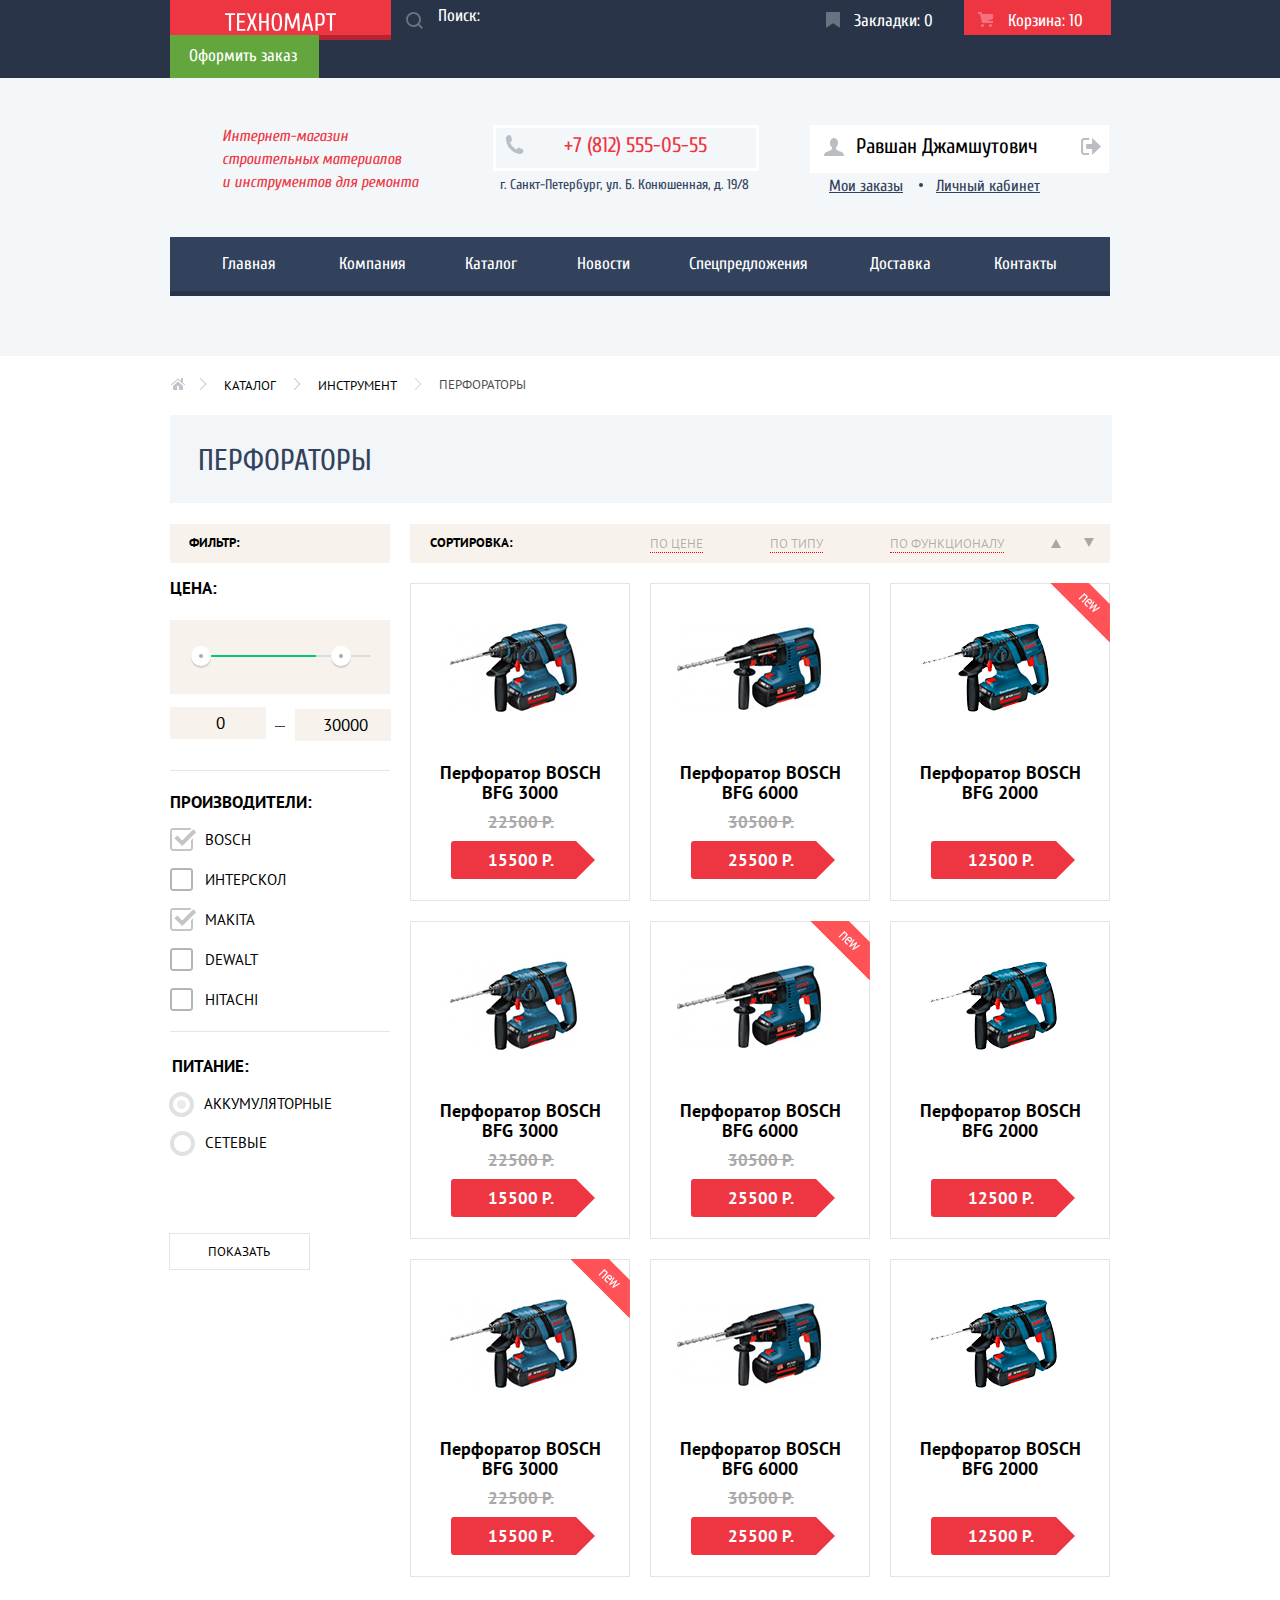
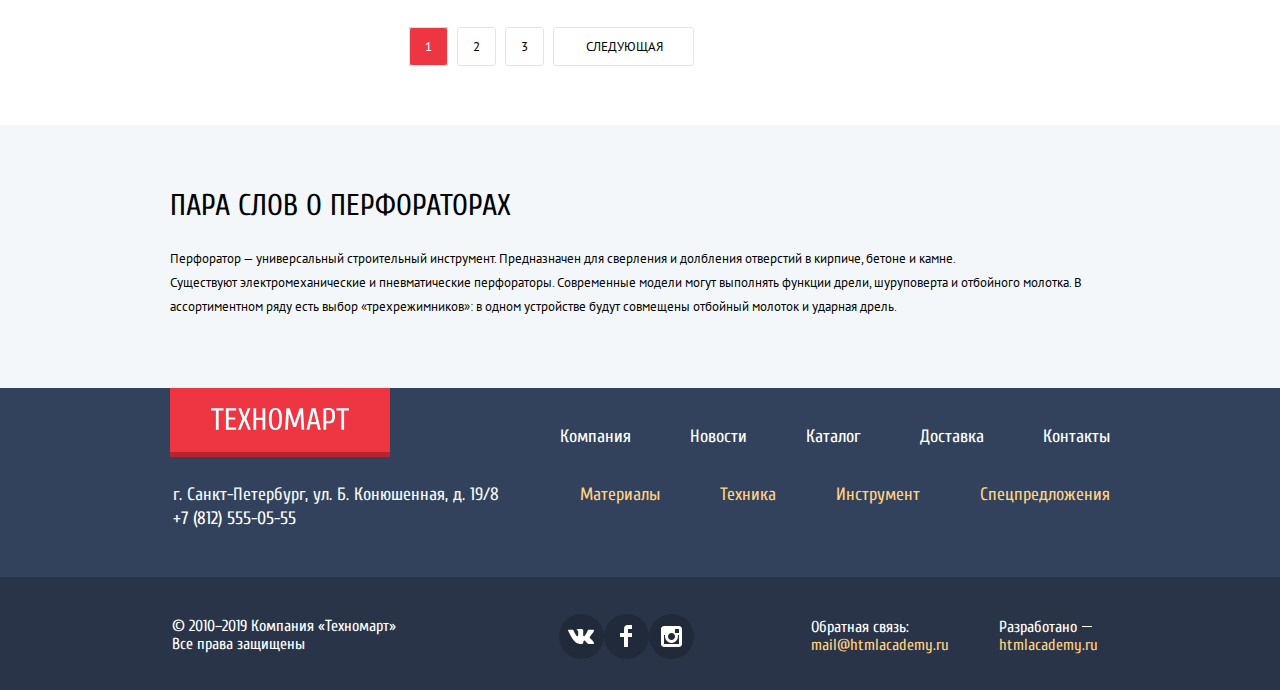
==== catalog.html @ 851912d5 "На Защиту 26.03" ====
<!DOCTYPE html>
<html lang="ru">
<head>
	<meta charset="utf-8">
	<title>Техномарт</title>
	<link href="https://fonts.googleapis.com/css?family=Cuprum:400,400i,700%7cPT+Sans:400,400i,700&amp;subset=cyrillic" rel="stylesheet">
	<link rel="stylesheet" href="css/normalize.css">
	<link rel="stylesheet" href="css/style.min.css">
</head>
<body>
  <header class="main-header">
	  <div class="main-navigation-wrapper">  
			<nav class="main-navigation">
				<div class="user-navigation-top-container">
					<div class="user-navigation-top">
						<a class="main-header-logo" href="index.html">
							<img class="logo" src="img/logo-technomart.svg" alt="логотип компании Техномарт" width="111" height="18">
						</a>
						<form class="search-form" action="https://echo.htmlacademy.ru" method="post">
							<label class="visually-hidden" for="user-search">Поиск</label>
							<input class="search-user" type="text" name="search" id="user-search" placeholder="Поиск:">
							<svg class="search-icon" xmlns="http://www.w3.org/2000/svg" width="17" height="17" viewBox="0 0 17 17">
							<path d="M17 15.586l-3.542-3.542A7.465 7.465 0 0 0 15 7.5 7.5 7.5 0 1 0 7.5 15c1.71 0 3.282-.579 4.544-1.542L15.586 17 17 15.586zM2 7.5C2 4.467 4.467 2 7.5 2 10.532 2 13 4.467 13 7.5c0 3.032-2.468 5.5-5.5 5.5A5.506 5.506 0 0 1 2 7.5z"/></svg>
						</form>
						<a class="bookmarks-catalog" href="bookmarks.html">
							Закладки: 0
						</a>
						<a class="basket-catalog basket-catalog--full" href="basket.html">
							Корзина: 10
						</a>
						<a class="place-your-order" href="place-order.html">
							Оформить заказ
						</a>	
					</div>
				</div>

				<div class="site-navigation-midle">
					<h1 class="main-title">Интернет-магазин строительных материалов&nbsp;&nbsp;&nbsp;
					и инструментов для ремонта
					</h1>
					<div class="contacts">
					<a class="phone" href="tel:+78125550555">
						+7 (812) 555-05-55
					</a>
					<p class="location">г. Санкт-Петербург, ул. Б. Конюшенная, д. 19/8</p> 
				</div>	
					
					<div class="user-card">
						<a class="user" href="personal-account.html">
							Равшан Джамшутович
						</a>
						<a class="deauthorization" href="deauthorization.html">
							<svg class="deauthorization-icon" xmlns="http://www.w3.org/2000/svg" width="21" height="17" viewBox="0 0 21 17"><g fill="#1d2739"><path fill="#1d2739" d="M21 8.5L12.125 0v6h-6v5h6v6z"/>
							<path fill="#1d2739" d="M3.106 13.952V3.048c.018-.376.171-1.057 1.01-1.057h5.027V0H4.116C1.938 0 1.112 1.81 1.087 3.027v10.946C1.112 15.189 1.938 17 4.116 17h5.027v-1.99H4.116c-.839 0-.992-.683-1.01-1.058z"/></g></svg>
						</a>
						<ul class="customer-card">
							<li class="my-order">
								<a href="my-order.html">
									Мои заказы
								</a>
							</li>
							<li class="personal-account">
								<a href="personal-account.html">
									Личный кабинет
								</a>
							</li>
						</ul>
					</div>
				</div>
					
				<div class="site-navigation-top-wrapper">
					<ul class="site-navigation-top">
						<li class="navigation-top-index"><a href="index.html">Главная</a></li>
						<li class="navigation-top-company"><a href="company.html">Компания</a></li>
						<li class="navigation-top-catalogue"><a href="catalog.html">Каталог</a></li>
						<li class="navigation-top-news"><a href="news.html">Новости</a></li>
						<li class="navigation-top-special-offer"><a href="Special-offer.html">Спецпредложения</a></li>
						<li class="navigation-top-delivery"><a href="delivery.html">Доставка</a></li>
						<li class="navigation-top-contacts"><a href="contacts.html">Контакты</a></li>
					</ul>
				</div>	
			</nav>
	  </div>
	</header>

	<section class="list-of-pages">
	  <ul class="breadcrumbs">
			<li>
				<a href="catalog.html">
					Каталог
				</a>	
			</li>
			<li>
				<a href="tool.html">
					Инструмент
				</a>
			</li>
			<li class="breadcrumbs-current">
				Перфораторы
			</li>	
	  </ul>		
	</section>
	
	<div class="perforators-wrapper">
	  <h2 class="perforators">Перфораторы</h2>
	</div>
		
	<section class="product-filters">	
		<div class="filters-wrapper">
	  	<h2 class="filters">Фильтр:</h2>
		</div>

		<div class="sorting-goods-wrapper">
			<div class="sorting-goods">
				<h2 class="sort">Сортировка:</h2>
					<ul class="sort-list">
						<li>
							<a href="#">
								по цене
							</a>
						</li>
						<li>
							<a href="#">
								по типу
							</a>
						</li>
						<li>
							<a href="#">
								по функционалу
							</a>
						</li>
						<li>
							<svg class="up-indicator" aria-label="Индикатор вверх" xmlns="http://www.w3.org/2000/svg" width="11" height="10" viewBox="0 0 11 10">
							<path d="M5.5 0L0 10h11z"/></svg>
						</li>
						<li>
							<svg class="down-indicator" aria-label="Индикатор вниз" xmlns="http://www.w3.org/2000/svg" width="11" height="10" viewBox="0 0 11 10">
							<path d="M5.5 10L0 0h11"/></svg>
						</li>
					</ul>
			</div>
		</div>
	</section>

	<div class="manufacturers-list-container">
	<section class="manufacturers-list">
		<form class="filter" action="https://echo.htmlacademy.ru" method="post">
			<fieldset class="price-selection">
				<legend class="at-price">Цена:</legend>
				<div class="range-filter">
					<div class="range-controls">
						<div class="scale">
							<div class="bar"></div>
						</div>
						<div class="toggle toggle-min" aria-label="Индикатор выбора цены"></div>
						<div class="toggle toggle-max" aria-label="Индикатор выбора цены"></div>
					</div>
					<div class="price-controls">
						<label class="min-price"><input name="min-price" type="text" value="0"></label>
						<label class="max-price"><input name="max-price" type="text" value="30000"></label>
					</div>
				</div>
			</fieldset>

			<div class="manufacturers-list-wrapper">
				<fieldset class="manufacturers-selection">
					<legend class="manufacturers">Производители:</legend>
					<ul class="manufacturers-list-checkbox">
						<li class="filter-option">
							<label class="label-checkbox label-checkbox-bosch" for="BOSCH-field">
								<input class="visually-hidden filter-input filter-input-checkbox" type="checkbox" name="BOSCH" id="BOSCH-field" checked>
								<span class="checkbox-indicator"></span>
									BOSCH
							</label>
						</li>
						<li class="filter-option">
							<label class="label-checkbox" for="interskol-field">
								<input class="visually-hidden filter-input filter-input-checkbox" type="checkbox" name="interskol" id="interskol-field">
								<span class="checkbox-indicator"></span>
									ИНТЕРСКОЛ
							</label>
						</li>
						<li class="filter-option">
							<label class="label-checkbox" for="MAKITA-field">
								<input class="visually-hidden filter-input filter-input-checkbox" type="checkbox" name="MAKITA" id="MAKITA-field" checked>
								<span class="checkbox-indicator"></span>
									MAKITA
							</label>
						</li>
						<li class="filter-option">	
							<label class="label-checkbox" for="DEWALT-field">
								<input class="visually-hidden filter-input filter-input-checkbox" type="checkbox" name="DEWALT" id="DEWALT-field">
								<span class="checkbox-indicator"></span>
								DEWALT
						</li>		
						</label>
						<li class="filter-option">	
							<label class="label-checkbox" for="HITACHI-field">
								<input class="visually-hidden filter-input filter-input-checkbox" type="checkbox" name="HITACHI" id="HITACHI-field">
								<span class="checkbox-indicator"></span>
									HITACHI
							</label>
						</li>	
					</ul>
				</fieldset>	
			</div>	
			
			<div class="manufacturers-list-power-wrapper">
				<fieldset class="power-selection">	
					<legend class="power">Питание:</legend>
					<ul class="manufacturers-list-radio">
						<li class="filter-option">
							<label class="label-radio label-radio-1">
								<input class="visually-hidden filter-input filter-input-checkbox" type="radio" name="power" value="Battery" checked>
								<span class="checkbox-indicator"></span>
								АККУМУЛЯТОРНЫЕ
							</label>
						</li>
						<li class="filter-option">	
							<label class="label-radio">
								<input class="visually-hidden filter-input filter-input-checkbox" type="radio" name="power" value="networking">
								<span class="checkbox-indicator"></span>
								СЕТЕВЫЕ
							</label>
						</li>
						<li>	
							<input class="button-show-products" type="submit" value="Показать" aria-label="Кнопка показать подходящие товары под выбранные критерии">
						</li>
					</ul>
				</fieldset>		
			</div>
		</form>		
	</section>
		
		<div class="popular-drills-container">				
		  <ul class="popular-perforators">
			  <li class="popular-drills-item" tabindex="1">
					<div class="popular-drills-modal">
						<a class="item-basket" href="basket.html">
							Купить
						</a>
						<a class="bookmarks" href="bookmarks.html">
							В закладки
						</a>
					</div> 
					<img src="img/layer-134-2-3000.jpg" alt="Дрель BOSCH 3000" width="218" height="170">
					<h3>Перфоратор BOSCH BFG 3000</h3>
					<p class="old-price-perforators">22500 Р.</p>
					<p class="new-price-perforators">15500 Р.</p>
			  </li>
			  <li class="popular-drills-item">
					<div class="popular-drills-modal">
						<a class="item-basket" href="basket.html">
							Купить
						</a>
						<a class="bookmarks" href="bookmarks.html">
							В закладки
						</a>
					</div>
					<img src="img/layer-134-6000.jpg" alt="Дрель BOSCH 6000" width="218" height="170">
					<h3>Перфоратор BOSCH BFG 6000</h3>
					<p class="old-price-perforators">30500 Р.</p>
					<p class="new-price-perforators">25500 Р.</p>
			  </li>
			  <li class="popular-drills-item">
					<div class="flag flag-new">новинка</div>
					<div class="popular-drills-modal">
						<a class="item-basket" href="basket.html">
							Купить
						</a>
						<a class="bookmarks" href="bookmarks.html">
							В закладки
						</a>
					</div>
					<img src="img/layer-134-2000.png" alt="Дрель BOSCH 2000" width="218" height="170">
					<h3>Перфоратор BOSCH BFG 2000</h3>
					<p class="old-price-perforators bfg-2000">30500 Р.</p>
					<p class="new-price-perforators">12500 Р.</p>
			  </li>		 
			  <li class="popular-drills-item">
					<div class="popular-drills-modal">
						<a class="item-basket" href="basket.html">
							Купить
						</a>
						<a class="bookmarks" href="bookmarks.html">
							В закладки
						</a>
					</div> 
					<img src="img/layer-134-2-3000.jpg" alt="Дрель BOSCH 3000" width="218" height="170">
					<h3>Перфоратор BOSCH BFG 3000</h3>
					<p class="old-price-perforators">22500 Р.</p>
					<p class="new-price-perforators">15500 Р.</p>	  
			  </li>
			  <li class="popular-drills-item">
					<div class="flag flag-new">новинка</div>
					<div class="popular-drills-modal">
						<a class="item-basket" href="basket.html">
							Купить
						</a>
						<a class="bookmarks" href="bookmarks.html">
							В закладки
						</a>
					</div>
					<img src="img/layer-134-6000.jpg" alt="Дрель BOSCH 6000" width="218" height="170">
					<h3>Перфоратор BOSCH BFG 6000</h3>
					<p class="old-price-perforators">30500 Р.</p>
					<p class="new-price-perforators">25500 Р.</p>
			  </li>
			  <li class="popular-drills-item">
					<div class="popular-drills-modal">
						<a class="item-basket" href="basket.html">
							Купить
						</a>
						<a class="bookmarks" href="bookmarks.html">
							В закладки
						</a>
					</div>
					<img class="perforator-2000" src="img/layer-134-2000.png" alt="Дрель BOSCH 2000" width="218" height="170">
					<h3>Перфоратор BOSCH BFG 2000</h3>
					<p class="old-price-perforators bfg-2000">30500 Р.</p>
					<p class="new-price-perforators">12500 Р.</p>
			  </li>		 
			  <li class="popular-drills-item">
					<div class="flag flag-new">новинка</div>
					<div class="popular-drills-modal">
						<a class="item-basket" href="basket.html">
							Купить
						</a>
						<a class="bookmarks" href="bookmarks.html">
							В закладки
						</a>
					</div>
					<img src="img/layer-134-2-3000.jpg" alt="Дрель BOSCH 3000" width="218" height="170">
					<h3>Перфоратор BOSCH BFG 3000</h3>
					<p class="old-price-perforators">22500 Р.</p>
					<p class="new-price-perforators">15500 Р.</p>
			  </li> 
			  <li class="popular-drills-item">
					<div class="popular-drills-modal">
						<a class="item-basket" href="basket.html">
							Купить
						</a>
						<a class="bookmarks" href="bookmarks.html">
							В закладки
						</a>
					</div>
					<img src="img/layer-134-6000.jpg" alt="Дрель BOSCH 6000" width="218" height="170">
					<h3>Перфоратор BOSCH BFG 6000</h3>
					<p class="old-price-perforators">30500 Р.</p>
					<p class="new-price-perforators">25500 Р.</p>
			  </li>
			  <li class="popular-drills-item">
					<div class="popular-drills-modal">
						<a class="item-basket" href="basket.html">
							Купить
						</a>
						<a class="bookmarks" href="bookmarks.html">
							В закладки
						</a>
						</div>
					<img class="perforator-2000" src="img/layer-134-2000.png" alt="Дрель BOSCH 2000" width="218" height="170">
					<h3>Перфоратор BOSCH BFG 2000</h3>
					<p class="old-price-perforators bfg-2000">30500 Р.</p>
					<p class="new-price-perforators">12500 Р.</p>
			  </li>		 
		  </ul>
		</div>
	</div>

	<div class="pagination-list-wrapper">
	  <ul class="pagination-list">
			<li class="pagination-item pagination-item-current"><a>1</a></li>
			<li class="pagination-item"><a href="#">2</a></li>
			<li class="pagination-item"><a href="#">3</a></li>
			<li class="pagination-item"><a class="next-page" href="#">СЛЕДУЮЩАЯ</a></li>
	  </ul>
	</div>

	<div class="description-perforators-wrapper"> 
		<section class="description-perforators">
			<h4>Пара слов о перфораторах</h4>
			<p>
			Перфоратор — универсальный строительный инструмент. Предназначен для сверления и долбления отверстий в кирпиче, бетоне и камне.<br>
			Существуют электромеханические и пневматические перфораторы. Современные модели могут выполнять функции дрели, шуруповерта и отбойного молотка. В ассортиментном ряду есть выбор «трехрежимников»: в одном устройстве будут совмещены отбойный молоток и ударная дрель.
			</p>
		</section>
	</div>

	<footer class="main-footer">
	  <div class="footer-navigation-bottom">
			<img class="logo-footer" src="img/logo-technomart.svg" alt="логотип компании Техномарт" width="138" height="23">
			<ul class="site-navigation-bottom-1">
				<li><a class="menu-company-bottom" href="company.html">Компания</a></li>
				<li><a class="menu-company-bottom" href="news.html">Новости</a></li>
				<li><a class="menu-company-bottom" href="catalog.html">Каталог</a></li>
				<li><a class="menu-company-bottom" href="delivery.html">Доставка</a></li>
				<li><a class="menu-company-bottom" href="contacts.html">Контакты</a></li>
			</ul>
	  </div>

		<div class="contacts-bottom-container">
		  <div class="contacts-bottom">
				<p>
					г. Санкт-Петербург, ул. Б. Конюшенная, д. 19/8
				</p>
				<a class="phone-bottom" href="tel:+7(812)555-05-55">
					+7 (812) 555-05-55
				</a>
		  </div>
		  <ul class="site-navigation-bottom-2">	  
				<li><a class="bottom-menu" href="materials.html">Материалы</a></li>
				<li><a class="bottom-menu" href="Technique.html">Техника</a></li>
				<li><a class="bottom-menu" href="Tool.html">Инструмент</a></li>
				<li><a class="bottom-menu" href="Special-offer.html">Спецпредложения</a></li>
		  </ul>
		</div>

		<div class="main-footer-bottom">
		  <div class="main-footer-bottom-container">
				<p class="all-rights-reserved">
					© 2010–2019 Компания «Техномарт»
					Все права защищены
				</p>
				<div class="footer-social">
					<ul class="list-footer-social">
						<li>
							<a class="social-button social-vk" href="#" aria-label="Строница Техномарт в Вконтакте">
								<svg xmlns="http://www.w3.org/2000/svg" width="26" height="15" viewBox="0 0 26 15">
								<path fill="#ffffff" d="M16.138 11.51c.956-.309 2.18 2.04 3.483 2.939.978.681 1.727.534 1.727.534l3.473-.05s1.815-.112.957-1.554c-.071-.12-.503-1.069-2.585-3.022-2.177-2.043-1.882-1.712.739-5.244 1.597-2.153 2.236-3.468 2.036-4.028-.192-.539-1.365-.399-1.365-.399L20.69.713c-.381.001-.704.119-.851.515-.003.004-.621 1.666-1.445 3.079-1.741 2.989-2.436 3.148-2.724 2.961-.661-.433-.494-1.737-.494-2.664 0-2.897.432-4.105-.846-4.417-.427-.104-.739-.172-1.828-.182-1.392-.021-2.574 0-3.244.329-.445.223-.786.712-.579.74.26.035.843.16 1.155.586.401.552.389 1.789.389 1.789s.229 3.411-.54 3.834c-.528.29-1.25-.302-2.803-3.016-.793-1.388-1.392-2.922-1.392-2.922s-.116-.285-.326-.441c-.25-.185-.6-.244-.6-.244L.848.684S.29.7.085.946c-.182.218-.015.668-.015.668s2.909 6.881 6.203 10.347c3.02 3.182 6.452 2.971 6.452 2.971h1.555s.469-.054.709-.312c.224-.24.214-.691.214-.691s-.031-2.109.935-2.419z"/></svg>
							</a>
						</li>
						<li>
							<a class="social-button social-fb" href="#" aria-label="Строница Техномарт в фейсбуке">
								<svg xmlns="http://www.w3.org/2000/svg" width="12" height="22" viewBox="0 0 12 22">
								<path fill="#ffffff" d="M12 4V0H8a4 4 0 0 0-4 4v4H0v4h4v10h4V12h4V8H8V4h4z"/></svg>
						</a>
						</li>
						<li>
							<a class="social-button social-inst" href="#" aria-label="Строница Техномарт в инстаграмме">
							<svg xmlns="http://www.w3.org/2000/svg" width="21" height="21" viewBox="0 0 21 21">
							<path fill="#ffffff" d="M18 0H3C1.35 0 0 1.35 0 3v15c0 1.65 1.35 3 3 3h15c1.65 0 3-1.35 3-3V3c0-1.65-1.35-3-3-3zm-7.5 7c1.93 0 3.5 1.57 3.5 3.5S12.43 14 10.5 14 7 12.43 7 10.5 8.57 7 10.5 7zM18 18H3V9h1.181A6.504 6.504 0 0 0 4 10.5a6.5 6.5 0 1 0 13 0 6.45 6.45 0 0 0-.181-1.5H18v9zm0-11h-4V3h4v4z"/></svg>
							</a>
						</li>
					</ul> 
				</div>
				<p class="mail-catalog">
					Обратная связь:
					<b>mail@htmlacademy.ru</b>
				</P>
				<p class="footer-copyright">
					Разработано	 
					<a class="button-academy" href="https://htmlacademy.ru/intensive/htmlcss">
						htmlacademy.ru
					</a>
				</p>
		  </div>	
		</div>
	</footer>

	<section class="modal-basket">
	  <form class="modal-form-basket" action="https://echo.htmlacademy.ru" method="post">
			<h2 class="product-cart">Товар добавлен в корзину!</h2>
			<div class="ordering-wrapper">
				<a class="ordering" href="#">Оформить заказ</a>
				<a class="continue-shopping" href="#">Продолжить покупки</a>
			</div>
			<button class="modal-close-form-basket" type="button">Закрыть</button>
	  </form>
	</section>

</body>
</html>
---- css/style.min.css ----
body{margin:0;font-family:"Cuprum",Arial,sans-serif;font-size:17px;line-height:17px;font-weight:400;color:#000;min-width:960px}a{text-decoration:none}img{max-width:100%;height:auto}.visually-hidden{position:absolute;width:1px;height:1px;margin:-1px;border:0;padding:0;white-space:nowrap;-webkit-clip-path:inset(100%);clip-path:inset(100%);clip:rect(0 0 0 0);overflow:hidden}.main-navigation-wrapper{background-color:#f4f7f9}.main-header-logo{background-color:#ee3643;-webkit-box-shadow:0 5px 0 0 #b62430;box-shadow:0 5px 0 0 #b62430;padding:13px 55px 0}.main-header-logo:focus,.main-header-logo:hover{background-color:#ca2c37}.main-header-logo:active{background-color:#ba2732}.site-navigation-top-wrapper{width:940px;padding:0 10px;margin:0 auto}.site-navigation-top{display:-webkit-box;display:-ms-flexbox;display:flex;-ms-flex-wrap:wrap;flex-wrap:wrap;padding:0;background-color:#32425c;margin:0 0 60px;-webkit-box-shadow:inset 0 -5px 0 0 #293449;box-shadow:inset 0 -5px 0 0 #293449}.site-navigation-top a{display:block;padding:18px 30px 24px}.site-navigation-top li:last-child{margin-right:5px}.navigation-top-index{margin-left:22px}.navigation-top-company{margin-left:3px}.navigation-top-catalogue{margin-left:-1px}.navigation-top-news{margin-left:0}.navigation-top-special-offer{margin-left:-1px}.navigation-top-delivery{margin-left:2px}.navigation-top-contacts{margin-left:3px}.site-navigation-top a:focus,.site-navigation-top a:hover{background-color:#212a3a}.site-navigation-top a:active{background-color:#1d2739;opacity:.5}.site-navigation-top li{-webkit-box-shadow:inset 0 -5px 0 0 #293449;box-shadow:inset 0 -5px 0 0 #293449;background-color:#32425c}.user-navigation-top-container{width:100%;background-color:#293449;margin-bottom:47px;height:100%}.user-navigation-top{display:-webkit-box;display:-ms-flexbox;display:flex;-ms-flex-wrap:wrap;flex-wrap:wrap;width:941px;margin:0 auto;padding:0 10px}.search-user{-webkit-box-sizing:border-box;box-sizing:border-box;display:block;height:100%;border:0;padding:6px 60px 10px 47px;font-size:17px;font-family:"Cuprum",Arial,sans-serif;background-color:#293449}.search-user::-webkit-input-placeholder{font-size:17px;font-family:"Cuprum",Arial,sans-serif;color:#fff}.search-user:-ms-input-placeholder,.search-user::-ms-input-placeholder{font-size:17px;font-family:"Cuprum",Arial,sans-serif;color:#fff}.search-user::placeholder{font-size:17px;font-family:"Cuprum",Arial,sans-serif;color:#fff}.search-form{position:relative;margin-right:auto;-webkit-box-flex:1;-ms-flex-positive:1;flex-grow:1;width:266px}.search-icon{position:absolute;left:15px;top:12px;width:17px;height:17px;fill:#fff;opacity:.3}.search-user:hover{background-color:#212a3a}.search-user:focus::-webkit-input-placeholder{color:#000}.search-user:focus:-ms-input-placeholder,.search-user:focus::-ms-input-placeholder{color:#000}.search-user:focus::placeholder{color:#000}.search-user:hover+.search-icon{opacity:1}.search-user:focus+.search-icon{fill:#ee3643;opacity:1}.search-user:focus::-webkit-input-placeholder{display:none}.search-user:focus:-ms-input-placeholder,.search-user:focus::-ms-input-placeholder{display:none}.search-user:focus::placeholder{display:none}.main-navigation,.user-navigation-bot{display:-webkit-box;display:-ms-flexbox;display:flex}.main-navigation{-webkit-box-orient:vertical;-webkit-box-direction:normal;-ms-flex-direction:column;flex-direction:column;font-size:17px;line-height:17px;margin:0 auto}.user-navigation-bot{-ms-flex-wrap:wrap;flex-wrap:wrap;padding:0;margin:0 0 0 auto}.user-navigation-bot li{margin-top:11px}.user-navigation-bot a{color:#000;font-size:21px;line-height:21px;background-color:#fff;-webkit-box-sizing:border-box;box-sizing:border-box}.login-link{position:relative;padding:9px 26px 13px 45px}.login-link::before,.user::before{content:"";position:absolute;left:13px;top:12px;width:24px;height:21px;background-image:url(../img/icon-login.svg);background-repeat:no-repeat;opacity:.3}.register-link{padding:9px 25px 13px}.user-navigation-bot .register-link{margin-left:8px}.services ul,.site-navigation-top,.user-navigation-bot,.user-navigation-top{list-style:none}.site-navigation-top a,.user-navigation-top a{color:#fff}.user-card{margin-left:51px;display:flex;width:300px;flex-wrap:wrap}.user:active{color:rgba(0,0,0,.3)}.user{font-size:21px;color:#000;position:relative;padding:13px 20px 15px 46px;background-color:#fff;width:253px;box-sizing:border-box;display:block}.user::before{top:13px;left:14px;width:30px;height:30px;background-image:url(../img/icon-user.svg);fill:#1d2739}.deauthorization-icon:focus,.deauthorization-icon:hover,.user:focus::before,.user:hover::before{opacity:1}.deauthorization-icon:active,.user:active::before{opacity:.3}.deauthorization{position:relative;padding:14px 28px 12px 18px;background-color:#fff;width:42px;display:block;box-sizing:border-box}.deauthorization-icon{position:absolute;top:13px;left:17px;width:21px;height:17px;opacity:.3}.customer-card{position:relative;list-style:none;display:-webkit-box;display:-ms-flexbox;display:flex;padding:0;margin:4px 0 0}.my-order{margin-left:19px}.personal-account{padding-left:33px}.filters-wrapper{background-color:#f7f3ec;width:220px}.customer-card::before{content:"";position:absolute;top:6px;left:109px;width:4px;height:4px;background-color:#32425c;border-radius:50%}.customer-card a{font-size:16px;line-height:18px;color:#32425c;text-decoration:underline}.customer-card a:focus,.customer-card a:hover{color:#ee3643}.customer-card a:active{color:rgba(50,66,92,.3)}.search-user:focus{background-color:#fff}.bookmark{position:relative;padding:12px 35px 0 44px}.bookmark::before{content:"";position:absolute;left:18px;top:12px;width:15px;height:17px;background-image:url(../img/icon-bookmark.svg);background-repeat:no-repeat;opacity:.3}.bookmark:focus,.bookmark:hover{background-color:#212a3a}.basket-catalog:focus::before,.basket-catalog:hover::before,.basket:focus::before,.basket:hover::before,.bookmark:focus::before,.bookmark:hover::before{opacity:1;-webkit-transition:300ms;-o-transition:300ms;transition:300ms}.bookmark:active{background-color:#161d29;opacity:.5}.basket{position:relative;padding:12px 31px 0 44px}.basket::before{content:"";position:absolute;left:13px;top:12px;width:15px;height:17px;background-image:url(../img/icon-cart.svg);background-repeat:no-repeat;opacity:.3}.basket:focus,.basket:hover{background-color:#212a3a}.basket:active{background-color:#161d29;opacity:.5}.basket-catalog{position:relative;padding:12px 28px 0 44px}.basket-catalog::before{content:"";position:absolute;left:14px;top:12px;width:15px;height:17px;background-image:url(../img/icon-cart.svg);background-repeat:no-repeat;opacity:.3}.basket-catalog:focus,.basket-catalog:hover{background-color:#212a3a}.basket-catalog:active{background-color:#161d29;opacity:.5}.basket-catalog--full{background-color:#ee3643}.place-your-order{background-color:#63a63e;padding:12px 22px 14px 19px}.place-your-order:focus,.place-your-order:hover{background-color:#5fbb2d}.place-your-order:active{background-color:#518534}.site-navigation-midle{display:-webkit-box;display:-ms-flexbox;display:flex;width:940px;padding:0 10px;margin:0 auto 40px}.user-navigation-bot a:focus,.user-navigation-bot a:hover{color:#ee3643}.user-navigation-bot a:active{color:#b2b2b2}.login-link:focus::before,.login-link:hover::before{opacity:1}.login-link:active::before{opacity:.3}.main-title,.phone{color:#ee3643;margin:0}.main-title{font-style:italic;width:200px;font-weight:400;padding-left:52px;font-size:16px;line-height:23px}.phone{position:relative;display:block;font-size:21px;line-height:21px;border:3px solid #fff;padding:7px 0 12px 68px}.phone::before{content:"";position:absolute;top:6px;left:8px;width:20px;height:20px;background-image:url(../img/icon-phone.svg);background-repeat:no-repeat;background-position:center}.contacts{width:266px;margin-left:71px}.location{font-size:14px;line-height:24px;color:#32425c;margin:0;padding-top:2px;padding-left:7px}.perforators-wrapper,.product-filters{display:-webkit-box;display:-ms-flexbox;display:flex;width:940px;padding:0 10px;margin:0 auto 21px}.product-filters{-ms-flex-wrap:wrap;flex-wrap:wrap;margin:0 auto 20px}.perforators{font-size:30px;color:#32425c;font-weight:400;line-height:30px;padding:31px 740px 27px 28px;margin:0;background-color:#f2f6f8;text-transform:uppercase}.product-category{width:180px;margin:0;padding-left:23px;padding-top:20px;font-size:24px;line-height:30px}.all-events,.construction,.every-taste{-webkit-box-sizing:border-box;box-sizing:border-box;display:block;width:140px;text-transform:uppercase;border-radius:3px;padding:9px 30px 10px 31px;background:rgba(2,8,10,.1)}.all-events,.every-taste{padding:9px 27px 10px 25px}.all-events{padding:10px 25px 11px 28px}.all-events:focus,.all-events:hover,.construction:focus,.construction:hover,.every-taste:focus,.every-taste:hover{background:rgba(2,8,10,.2)}.all-events:active,.construction:active,.every-taste:active{background:rgba(2,8,10,.3)}.product-category-list{-webkit-box-sizing:border-box;box-sizing:border-box;display:-webkit-box;display:-ms-flexbox;display:flex;-ms-flex-wrap:wrap;flex-wrap:wrap;-webkit-box-pack:justify;-ms-flex-pack:justify;justify-content:space-between;line-height:30px;color:#fff;width:960px;padding:0 10px;list-style:none;margin:60px auto 28px}.product-category-list .materials{background-color:#ffbf47}.product-category-list .feature-item-device,.product-category-list .feature-item-technic,.product-category-list .materials{position:relative;-webkit-box-sizing:border-box;box-sizing:border-box;min-width:300px;margin-bottom:20px}.product-category-list .feature-item-device{padding-bottom:18px;background-color:#3bbce3}.product-category-list .feature-item-technic{background-color:#dc91d8}.product-category-list .materials::after{content:"";position:absolute;top:30px;left:213px;width:45px;height:67px;background-image:url(../img/icon-1.svg);background-repeat:no-repeat}.product-category-list .feature-item-device::after,.product-category-list .feature-item-technic::after{content:"";position:absolute;top:32px;left:197px;width:75px;height:67px;background-image:url(../img/icon-2.svg);background-repeat:no-repeat}.product-category-list .feature-item-technic::after{top:31px;left:190px;width:80px;height:65px;background-image:url(../img/icon-3.svg)}.product-category-list .materials{background-image:url(../img/new-flag.png);background-repeat:no-repeat;background-position:240px 0}.product-category-list a{font-size:14px;line-height:18px;color:#fff}.all-events-wrapper,.construction-wrapper{padding-left:22px;padding-top:13px}.every-taste-wrapper{padding-left:24px;padding-top:13px}.feature-item-slider{position:relative}.slider-switch{position:absolute;top:50%;display:-webkit-box;display:-ms-flexbox;display:flex;-ms-flex-wrap:wrap;flex-wrap:wrap;width:100%;margin:-20px 0 0;padding:0;list-style:none}.slider-switch-left{margin-right:auto;margin-left:26px;margin-top:-11px}.slider-switch-right{margin-left:auto;margin-right:21px;margin-top:-11px}.galery-button{width:22px;height:40px}.slider-controls{display:-webkit-box;display:-ms-flexbox;display:flex;position:absolute;width:100px;left:286px;bottom:48px;padding:0}.slider-controls li{list-style:none;margin-left:10px}.active-button,.passive-button{background-color:#fff;border:0;width:9px;height:9px;border-radius:50%;cursor:pointer;padding:0}.passive-button{background-color:#ee3643;border:2px solid #fff;width:10px;height:10px}.button{background:0 0;border:0;padding:0}.feature-item-slider-item{position:relative;-webkit-box-sizing:border-box;box-sizing:border-box;min-width:620px;display:none;padding-bottom:27px;background-repeat:no-repeat}.feature-item-slider-item:nth-child(1){background-image:url(../img/layer-99.jpg)}.feature-item-slider-item:nth-child(2){background-image:url(../img/layer-99-2.jpg)}.feature-item-slider-list{position:relative;margin:0;padding:0;list-style:none;background-color:#bfb9af}.feature-item-slider-item--activ{display:block}.feature-item-slider-item h3{text-transform:uppercase;margin:0;font-size:36px;line-height:36px;padding-top:21px;padding-left:24px}.feature-item-slider-item p{font-size:18px;line-height:24px;padding-top:4px;padding-left:24px;margin:0 0 124px}.feature-item-slider-item .open-directory{text-transform:uppercase;font-size:14px;line-height:18px;padding:11px 48px;background-color:#ee3643;border-radius:5px;margin-left:27px;min-width:150px}.feature-item-slider-item a:focus,.feature-item-slider-item a:hover{background-color:#ca2c37}.feature-item-slider-item a:active{background-color:#ba2732}.feature-item-sale{width:300px}.information-sale{-webkit-box-sizing:border-box;box-sizing:border-box;margin:0;padding:0;list-style:none}.information{font-size:24px;line-height:1.25;color:#fff;background:#32425c}.information-sale h3{width:160px;margin:0;padding-top:20px;padding-left:22px;font-size:24px;line-height:30px}.information-sale-50,.shipment-item{position:relative;margin-bottom:20px}.information-sale-50::after,.shipment-item::after{content:"";position:absolute;top:25px;left:195px;width:61px;height:74px;background-image:url(../img/icon-4.svg);background-repeat:no-repeat}.shipment-item::after{top:30px;left:190px;width:80px;height:75px;background-image:url(../img/icon-5.svg)}.information-sale .shipment-item{padding-bottom:27px}.sale-50,.shipment{text-transform:uppercase;border-radius:3px;background:rgba(2,8,10,.1)}.sale-50{-webkit-box-sizing:border-box;box-sizing:border-box;display:block;width:140px;padding:11px 24px}.shipment{padding:11px 37px}.sale-50-wrapper,.shipment-wrapper{padding-top:15px;padding-left:23px}.information-sale .information-sale-50{-webkit-box-sizing:border-box;box-sizing:border-box;min-width:300px;background-color:#8ed78f;padding-bottom:20px;margin-bottom:21px}.information-sale .shipment-item{-webkit-box-sizing:border-box;box-sizing:border-box;min-width:300px;background-color:#ffc047}.information-sale a{color:#fff;font-size:14px;line-height:18px}.information-sale a:focus,.information-sale a:hover{background:rgba(2,8,10,.2)}.information-sale a:active{background:rgba(2,8,10,.3)}.product-catalog-content p{width:94px;height:30px;font-size:36px;line-height:1;color:#fff}.product-catalog-content a,.product-catalog-content b{width:143px;height:18px;font-size:24px;line-height:1.33;color:#fff}.product-catalog{background:#32425c}.product-catalog-content a{height:14px;font-size:18px;background-color:#ee3643}.all-popular-product:focus,.all-popular-product:hover,.product-catalog-content a:focus,.product-catalog-content a:hover{background-color:#ca2c37}.all-popular-product:active,.product-catalog-content a:active{background-color:#ba2732}.popular-product-container,.popular-product-item{width:940px;padding:0 10px;margin:0 auto 20px}.popular-product-item{list-style:none;-webkit-box-sizing:border-box;box-sizing:border-box;padding:0;display:-webkit-box;display:-ms-flexbox;display:flex;-webkit-box-pack:justify;-ms-flex-pack:justify;justify-content:space-between;background-color:#f9f5f0}.popular-product-list{font-size:30px;line-height:30px;font-weight:400;color:#32425c;margin:0;text-transform:uppercase;padding:34px 0 28px 28px}.all-popular-product{display:block;-webkit-box-sizing:border-box;box-sizing:border-box;font-size:14px;line-height:18px;color:#fff;background-color:#ee3643;text-transform:uppercase;width:253px;padding:11px 54px;border-radius:5px}.popular-product-item li:nth-child(2){margin-top:28px;margin-right:23px}.popular-drills-container-catalog{width:940px;padding:0 10px;margin:0 auto}.popular-drills-container a{display:block;width:129px;margin:0 auto 7px;padding:7px 0;background-color:#63a63e;border:3px solid #63a63e;border-bottom-color:#367315;border-radius:3px;color:#fff;font-size:14px;font-weight:400;font-family:"Cuprum",Arial,sans-serif;line-height:18px;text-decoration:none;text-transform:uppercase}.popular-drills-item .popular-drills-modal{display:none}.popular-drills-item:focus .popular-drills-modal,.popular-drills-item:hover .popular-drills-modal{display:block}.popular-drills-item:focus,.popular-drills-item:hover{-webkit-box-shadow:0 10px 25px 0 rgba(41,52,73,.5);box-shadow:0 10px 25px 0 rgba(41,52,73,.5)}.item-basket:focus,.item-basket:hover{background-color:#5fbb2d}.item-basket:active{background-color:#518534}.bookmarks{position:relative;padding:12px 30px 0 49px}.bookmarks:focus,.bookmarks:hover{background-color:#212a3a}.bookmarks-catalog:focus::before,.bookmarks-catalog:hover::before,.bookmarks:focus::before,.bookmarks:hover::before{opacity:1;-webkit-transition:300ms;-o-transition:300ms;transition:300ms}.bookmarks:active{background-color:#161d29;opacity:.5}.bookmarks:focus,.bookmarks:hover{border-color:#32425c}.bookmarks-catalog{position:relative;padding:12px 31px 0 49px}.bookmarks-catalog::before{content:"";position:absolute;left:21px;top:12px;width:15px;height:17px;background-image:url(../img/icon-bookmark.svg);background-repeat:no-repeat;opacity:.3}.bookmarks-catalog:focus,.bookmarks-catalog:hover{background-color:#212a3a}.bookmarks-catalog:active{background-color:#161d29;opacity:.5}.bookmarks-catalog:focus,.bookmarks-catalog:hover{border-color:#32425c}.popular-drills-modal .bookmarks{color:#32425c;background:#fff}.popular-drills li,.popular-drills-modal,.popular-perforators li{width:218px;-webkit-transition:400ms;-o-transition:400ms;transition:400ms}.popular-drills li,.popular-perforators li{display:-webkit-box;display:-ms-flexbox;display:flex;-webkit-box-orient:vertical;-webkit-box-direction:normal;-ms-flex-direction:column;flex-direction:column;background-color:#fff;border:1px solid #e5e5e5;text-align:center;margin-bottom:20px;margin-right:20px;position:relative}.popular-drills-modal{position:absolute;top:0;left:0;height:80px;padding:40px 0;z-index:10;background-color:rgba(255,255,255,.9)}.popular-drills li:nth-child(4n),.popular-perforators li:nth-child(3n){margin-right:0}.popular-drills,.popular-perforators{display:-webkit-box;display:-ms-flexbox;display:flex;-ms-flex-wrap:wrap;flex-wrap:wrap;padding:0;margin:0;list-style:none}.popular-perforators{width:700px;margin:0 0 0 20px}.popular-drills h3,.popular-perforators h3{font-family:"PT Sans",Arial,sans-serif;font-size:18px;line-height:20px;color:#000;padding:9px 25px 0;margin:0 0 auto}.popular-drills h3{min-height:40px;padding:9px 25px}.old-price,.old-price-perforators{font-family:"PT Sans",Arial,sans-serif;font-weight:700;font-size:17px;line-height:18px;color:#a9a9a9;margin:1px 0 0;text-decoration:line-through}.old-price-perforators{margin:10px 0 0 2px}.dril-bosch-2000{margin-left:8px}.new-price,.new-price-perforators{position:relative;font-family:"PT Sans",Arial,sans-serif;font-weight:700;font-size:17px;line-height:18px;color:#fff;width:80px;padding:10px 30px;margin:10px auto 21px 40px;background:#ee3643;border-radius:3px}.new-price-perforators::after,.new-price::after{content:"";position:absolute;top:0;right:-23px;width:0;height:0;border:19px solid #fff;border-left-color:#ee3643}.perforator-2000{margin-left:8px}.popular-drills-item .flag{position:absolute;top:-1px;right:-1px;width:60px;height:60px;text-indent:-1000px;overflow:hidden;z-index:20}.popular-drills-item .flag-new{background:url(../img/new-flag.png);background-repeat:no-repeat;background-position:0 0}.bfg-2000{text-indent:-9999px}.popular-manufacturer-item{list-style:none;display:-webkit-box;display:-ms-flexbox;display:flex;background-color:#f9f5f0;width:940px;padding:0 10px;-webkit-box-sizing:border-box;box-sizing:border-box;margin:0 auto 16px}.popular-manufacturer-list{font-size:30px;line-height:30px;font-weight:400;color:#32425c;margin:0;text-transform:uppercase;padding:32px 0 33px 18px}.popular-manufacturer-item a{display:block;-webkit-box-sizing:border-box;box-sizing:border-box;width:254px;font-size:14px;line-height:18px;color:#fff;background-color:#ee3643;text-transform:uppercase;padding:11px 68px 11px 70px;border-radius:5px}.popular-manufacturer-item a:focus,.popular-manufacturer-item a:hover{background-color:#ca2c37}.popular-manufacturer-item a:active{background-color:#ba2732}.popular-manufacturer-item li:nth-child(2){margin-top:25px;margin-left:268px}.list-popular-manufacturer-container{width:940px;padding:0 10px;-webkit-box-sizing:content-box;box-sizing:content-box;margin:0 auto}.list-popular-manufacturer{list-style:none;margin:0;padding:0;display:-webkit-box;display:-ms-flexbox;display:flex;-ms-flex-wrap:wrap;flex-wrap:wrap}.list-popular-manufacturer li{width:220px;min-height:145px;background-color:#fff;border:1px solid #e5e5e5;margin-bottom:20px;margin-right:20px;-webkit-box-sizing:border-box;box-sizing:border-box;-webkit-transition:400ms;-o-transition:400ms;transition:400ms}.list-popular-manufacturer li:nth-child(4n){margin-right:0}.list-popular-manufacturer li:focus,.list-popular-manufacturer li:hover{background-color:#fff;border:1px solid #e5e5e5;-webkit-box-shadow:0 10px 25px 0 rgba(41,52,73,.5);box-shadow:0 10px 25px 0 rgba(41,52,73,.5)}.list-popular-manufacturer li:active{background-color:#fff;border:1px solid #e5e5e5;-webkit-box-shadow:0 4px 10px 0 rgba(41,52,73,.5);box-shadow:0 4px 10px 0 rgba(41,52,73,.5);opacity:.3}.bosch,.dewalt,.interskol,.makita{display:block;text-align:center;padding-top:52px}.dewalt,.interskol,.makita{padding-top:49px}.dewalt,.interskol{padding-top:47px}.interskol{padding-top:20px}.hitachi{padding-top:57px;padding-left:27px}.aeg,.hitachi,.lg{display:block}.lg{padding-left:47px;padding-top:34px}.aeg{text-align:center;padding-top:22px}.metabo{display:block;padding-top:33px;padding-left:10px}.services,.services-container{background-color:#f4f7f9}.services-container{margin-top:65px;padding-bottom:12px}.services-container-1{width:940px;margin:0 auto;padding:65px 10px 0}.services-container-item{margin:0;padding:0}.services-container-item p{padding-top:26px;max-width:400px;margin:0 0 0 1px}.services h3{color:#000;font-size:30px;line-height:30px;font-weight:400;margin:0}.services-container-item-description{font-family:"PT Sans",Arial,sans-serif;color:#000;font-size:13px;line-height:24px;-webkit-box-sizing:border-box;box-sizing:border-box}.service-list,.service-list-container{display:-webkit-box;display:-ms-flexbox;display:flex;padding:0;margin:0 0 0 80px}.service-list-container{width:940px;padding:0 10px;margin:42px auto 0}.service-list-buttons{padding:0;margin:0}.delivery-item{width:600px;background-image:url(../img/layer-136.png);background-repeat:no-repeat;background-position:155px 50px;min-height:300px;padding-bottom:15px;display:none}.credit{display:none}.guarantee-item-description{margin:0;padding-top:25px}.credit a,.guarantee div,.services h3{text-transform:uppercase}.guarantee{width:700px;background-image:url(../img/layer-137.png);background-repeat:no-repeat;background-position:231px 23px;min-height:300px}.credit-item-description{margin:0;padding-top:24px;padding-bottom:30px}.credit{width:700px;background-image:url(../img/layer-138.png);background-repeat:no-repeat;background-position:156px 20px;min-height:300px}.credit a{font-size:14px;line-height:18px;color:#fff;padding:10px 44px;background-color:#ff5357;border-radius:5px}.credit a:focus,.credit a:hover{background-color:#ca2c37}.credit a:active{background-color:#ba2732}.delivery-item div{text-transform:uppercase;padding-bottom:25px;margin-top:25px;margin-left:3px}.delivery-item p{margin:0}.service-list-buttons{position:relative;margin-top:26px}.credit-item-description,.delivery-item-description,.guarantee-item-description{font-family:"PT Sans",Arial,sans-serif;color:#000;font-size:13px;line-height:24px;padding-left:3px;max-width:274px}.credit-item-description,.guarantee-item-description{max-width:378px}.credit-item-description{max-width:274px}.service-list-buttons::before{content:"";position:absolute;display:block;top:-42px;left:229px;width:15px;height:290px;background-image:url(../img/layer-118-copy.png);background-repeat:no-repeat}.active-delivery,.credit-bottom,.guarantee-bottom{font-size:21px;line-height:30px;background-color:#32425c;padding:15px 140px 16px 23px;-webkit-box-shadow:0 1px 0 #293449,inset 0 1px 0 #405069;box-shadow:0 1px 0 #293449,inset 0 1px 0 #405069;cursor:pointer}.active-delivery,.guarantee-bottom{padding:15px 140px 16px 24px}.active-delivery{padding:15px 140px 16px 23px}.active-delivery:focus,.active-delivery:hover,.credit-bottom:focus,.credit-bottom:hover,.guarantee-bottom:focus,.guarantee-bottom:hover{background-color:#293449}.active-delivery-item,.credit-bottom-item,.guarantee-bottom-item{color:#fff}.active-delivery:active .active-delivery-item,.credit-bottom:active .credit-bottom-item,.guarantee-bottom:active .guarantee-bottom-item{background-color:#fff;color:#32425c;-webkit-box-shadow:0 1px 0 #fff,inset 0 1px 0 #fff;box-shadow:0 1px 0 #fff,inset 0 1px 0 #fff}.active-delivery:active,.credit-bottom:active,.guarantee-bottom:active{background-color:#fff;-webkit-box-shadow:0 1px 0 #fff,inset 0 1px 0 #fff;box-shadow:0 1px 0 #fff,inset 0 1px 0 #fff}.service-list-buttons a{color:#fff;width:220px}.service-list-buttons a:active{color:#32425c}.service-list-tittle{font-size:36px;line-height:36px;color:#32425c;text-transform:uppercase;margin-top:26px}.about-company{min-width:540px}.about-company-container{display:-webkit-box;display:-ms-flexbox;display:flex;width:940px;padding:0 10px;margin:0 auto 96px}.about-company-item{font-size:13px;font-family:"PT Sans",Arial,sans-serif;margin:0;line-height:24px;-webkit-box-sizing:border-box;box-sizing:border-box;padding-bottom:35px}.about-delivery{width:400px}.about-company p{font-size:13px;font-family:"PT Sans",Arial,sans-serif;line-height:24px;padding-bottom:25px;margin:0 0 0 2px}.about-company h5{font-size:30px;color:#000;text-transform:uppercase;font-weight:400;margin:0;padding-top:82px;padding-bottom:34px}.list-cargo{margin:0}.list-cargo li{position:relative;list-style:none;font-size:18px;line-height:20px;margin:0;padding:0}.list-cargo li::before{content:"";position:absolute;left:-36px;top:8px;width:25px;height:2px;background-color:#ee3643}.list-cargo li:nth-child(1),.list-cargo li:nth-child(2),.list-cargo li:nth-child(3){padding-bottom:23px;margin-top:-4px;margin-left:-4px}.list-cargo li:nth-child(3){padding-bottom:47px}.about-company a{font-size:14px;color:#fff;background-color:#ee3643;text-transform:uppercase;padding:11px 40px 10px;border-radius:5px}.about-company a:focus,.about-company a:hover{background-color:#ca2c37}.about-company a:active{background-color:#ba2732}.location-map{padding-left:100px}.contacts-batton,.location-map h2{text-transform:uppercase;width:300px}.location-map h2{font-weight:400;margin:0;padding-top:82px;padding-bottom:34px;font-size:30px}.location-map .contacts-down{font-size:13px;line-height:24px;font-family:"PT Sans",Arial,sans-serif;width:200px}.contacts-batton{font-size:14px;color:#fff;background-color:#ee3643;padding:11px 60px 10px 62px;border-radius:5px}.location-map img{margin-bottom:47px;background-color:#ede9e1}.contacts-batton:focus,.contacts-batton:hover{background-color:#ca2c37}.contacts-batton:active{background-color:#ba2732}.location-map p{margin:0;padding-bottom:31px}.min-map:focus,.min-map:hover{opacity:.8}.min-map:active{opacity:.5}.footer-navigation-bottom{display:-webkit-box;display:-ms-flexbox;display:flex;margin:0 auto;width:940px;padding:0 10px}.main-footer .site-navigation-bottom-1{display:-webkit-box;display:-ms-flexbox;display:flex;-ms-flex-wrap:wrap;flex-wrap:wrap;list-style:none;padding:0;margin:40px 0 0 auto}.main-footer{background-color:#32425c}.logo-footer{background-color:#ee3643;-webkit-box-shadow:0 5px 0 0 #b62430;box-shadow:0 5px 0 0 #b62430;padding:20px 41px 22px}.logo-footer:focus,.logo-footer:hover{background-color:#ca2c37}.logo-footer:active{background-color:#ba2732}.menu-company-bottom{width:100%;margin-left:59px;color:#fff}.site-navigation-bottom-1 li{font-size:18px;color:#f3f7f9}.site-navigation-bottom-1 li:nth-child(1),.site-navigation-bottom-2 li:nth-child(1){padding-left:0}.main-footer-bottom b:focus,.main-footer-bottom b:hover,.site-navigation-bottom-1 a:focus,.site-navigation-bottom-1 a:hover,.site-navigation-bottom-2 .bottom-menu:focus,.site-navigation-bottom-2 .bottom-menu:hover{text-decoration:underline}.site-navigation-bottom-1 a:active,.site-navigation-bottom-2 .bottom-menu:active{color:rgba(241,245,247,.5);text-decoration:none}.contacts-bottom-container{display:-webkit-box;display:-ms-flexbox;display:flex;width:940px;padding:0 10px;margin:0 auto 50px}.site-navigation-bottom-2{display:-webkit-box;display:-ms-flexbox;display:flex;-ms-flex-wrap:wrap;flex-wrap:wrap;list-style:none;padding:0;margin:31px 0 0 auto}.site-navigation-bottom-2 li{padding-left:60px}.site-navigation-bottom-2 .bottom-menu{color:#ffd180;font-size:18px;line-height:24px}.bottom-menu-materials{margin-left:1px}.contacts-bottom{color:#f3f7f9;font-size:18px;min-width:350px}.contacts-bottom p{padding-top:34px;padding-bottom:7px;margin:0 0 0 3px}.phone-bottom{margin-left:3px;color:#fff}.main-footer-bottom{background-color:#293449}.main-footer-bottom p{color:#fff;font-size:16px;line-height:18px}.mail,.mail-catalog{width:140px;padding:41px 0 36px 116px;margin:0 0 0 auto}.mail-catalog{padding:41px 0 36px}.footer-copyright{position:relative;width:97px;padding:41px 0 36px 53px;margin:0 14px 0 -5px}.footer-copyright::after{content:"";position:absolute;top:49px;left:136px;width:10px;height:1px;background-color:#fff;background-repeat:no-repeat}.footer-social{margin-left:auto;padding-left:31px}.list-footer-social,.social-button{display:-webkit-box;display:-ms-flexbox;display:flex}.list-footer-social{-ms-flex-wrap:wrap;flex-wrap:wrap;margin-top:37px;padding:0;list-style:none;width:137px}.social-button{width:45px;height:45px;-webkit-box-align:center;-ms-flex-align:center;align-items:center;-webkit-box-pack:center;-ms-flex-pack:center;justify-content:center;background-color:#212a3a;border-radius:50%}.social-button:focus,.social-button:hover{background-color:#ee3643}.main-footer-bottom b{color:#ffd180;font-weight:400}.main-footer-bottom b:active{color:#ee3643}.main-footer-bottom-container .button-academy{color:#ffd180}.breadcrumbs a:focus,.breadcrumbs a:hover,.main-footer-bottom-container .button-academy:focus,.main-footer-bottom-container .button-academy:hover{text-decoration:underline}.main-footer-bottom-container .button-academy:active{color:#ee3643}.list-of-pages ul,.main-footer-bottom-container{display:-webkit-box;display:-ms-flexbox;display:flex}.main-footer-bottom-container{width:940px;margin:0 auto;padding:0 10px}.main-footer-bottom-container .all-rights-reserved{max-width:240px;margin-left:2px;margin-top:40px}.list-of-pages ul{list-style:none;margin:0;padding:0 0 0 54px;position:relative}.list-of-pages ul::before{content:"";position:absolute;top:2px;left:0;width:15px;height:15px;background-image:url(../img/icon-home.svg);background-repeat:no-repeat}.list-of-pages{width:940px;padding:0 10px;margin:20px auto}.breadcrumbs{width:60px}.breadcrumbs a,.breadcrumbs-current{font-family:"PT Sans",Arial,sans-serif;font-size:13px;line-height:18px;color:#000}.breadcrumbs li{position:relative;margin-right:42px;text-transform:uppercase}.breadcrumbs li::before,.max-price::before{content:"";position:absolute;width:10px;background-repeat:no-repeat}.breadcrumbs li::before{background-image:url(../img/icon-right-small.svg);top:2px;left:-25px;height:15px}.breadcrumbs-current{width:53px;opacity:.7}.manufacturers-list-container{display:-webkit-box;display:-ms-flexbox;display:flex;width:940px;padding:0 10px;margin:0 auto;-webkit-box-pack:justify;-ms-flex-pack:justify;justify-content:space-between}.manufacturers-list-container legend{font-family:"PT Sans",Arial,sans-serif;font-weight:700;font-size:17px;line-height:30px;margin-bottom:17px;text-transform:uppercase}.range-filter{width:220px;margin-bottom:29px}.range-controls{position:relative;height:41px;margin-bottom:13px;padding-top:33px;background-color:#f7f3ec;padding-right:20px;padding-left:21px}.range-controls .scale{height:2px;background:#d7dcde}.range-controls .bar{width:70%;height:2px;margin-top:2px;background:#00ca74}.range-controls .toggle{position:absolute;top:26px;width:4px;height:4px;padding:0;border:8px solid #fff;background-color:#ababab;border-radius:50%;-webkit-box-shadow:0 2px 1px 0 #cfcfcf;box-shadow:0 2px 1px 0 #cfcfcf;cursor:pointer}.price-controls{font-size:17px;line-height:18px}.max-price{position:relative;display:inline-block;vertical-align:middle;width:95px;font-size:17px;text-transform:uppercase;text-align:right;margin-left:24px}.max-price::before{top:17px;left:-20px;height:1px;background-color:#444}.filters,.price-controls input,.sort{font-family:"PT Sans",Arial,sans-serif;line-height:18px;color:#000}.price-controls input{text-align:center;width:60px;border:0;background:#f7f3ec;padding:7px 16px 7px 20px;font-size:17px}.range-controls .toggle-max{left:161px}.filters,.sort{font-size:13px;text-transform:uppercase}.filters{padding:10px 0 10px 19px;margin:0}.sort{margin:0 auto 0 0}.sort-list{display:-webkit-box;display:-ms-flexbox;display:flex;-ms-flex-wrap:wrap;flex-wrap:wrap;list-style:none;padding:0;margin:0}.sort-list li{width:auto;padding-left:67px}.sort-list li:nth-child(3){padding-right:106px}.sort-list li:nth-child(1){padding-left:0}.catalogue-perforators{padding:0;display:-webkit-box;display:-ms-flexbox;display:flex;-ms-flex-wrap:wrap;flex-wrap:wrap;margin:0 0 32px}.sort-list a{font-family:"PT Sans",Arial,sans-serif;font-size:13px;line-height:18px;color:rgba(0,0,0,.3);text-transform:uppercase;border-bottom:1px dotted red}.sort-list a:focus,.sort-list a:hover{color:#000;border-bottom:1px solid red}.sort-list a:active{color:#ee3643}.sorting-goods-wrapper{background-color:#f7f3ec;width:700px;margin-left:20px}.sorting-goods{position:relative;display:-webkit-box;display:-ms-flexbox;display:flex;-ms-flex-wrap:wrap;flex-wrap:wrap;margin-left:20px;padding-top:10px;padding-bottom:10px}.down-indicator,.up-indicator{position:absolute;left:621px;top:14px;width:10px;height:11px;padding:0;opacity:.3}.down-indicator{left:654px;top:13px}.sort-list li:nth-child(4),.sort-list li:nth-child(5){padding:0}.down-indicator:focus,.down-indicator:hover,.up-indicator:focus,.up-indicator:hover{opacity:1}.down-indicator:active,.up-indicator:active{fill:#ee3643}.at-price{margin-left:-2px;margin-top:-9px}.manufacturers-selection{margin-top:16px;margin-bottom:-8px;margin-left:-10px;border:0}.filter .legend,.manufacturers-list{font-family:"PT Sans",Arial,sans-serif;color:#000}.filter .legend{font-weight:700;text-transform:uppercase;font-size:17px;line-height:30px}.manufacturers-list li{list-style:none}.manufacturers-list{min-width:220px;font-size:15px;line-height:20px;margin:0;padding:0}.power-selection,.price-selection{border:0;padding:0;margin:-10px 0 0}.power-selection{margin:19px 0 0}.label-radio-1{margin-left:-1px;margin-top:-4px}.manufacturers-list-radio li{margin-bottom:19px;padding-left:35px}.manufacturers-list-checkbox,.manufacturers-list-radio{padding:0;margin:0}.manufacturers{margin-left:-3px}.filter-option{margin-bottom:20px;padding-left:34px}.checkbox-indicator:focus,.checkbox-indicator:hover{opacity:.5}.label-checkbox-bosch{margin-top:-9px}.filter-option label{position:relative;display:block;cursor:pointer;-webkit-user-select:none;-moz-user-select:none;-ms-user-select:none;user-select:none}.label-checkbox input[type=checkbox]+.checkbox-indicator{position:absolute;top:-2px;left:-35px;width:23px;height:23px;background-image:url(../img/checkbox-off.svg);background-repeat:no-repeat}.label-checkbox input[type=checkbox]:focus+.checkbox-indicator,.label-checkbox input[type=checkbox]:hover+.checkbox-indicator{background-image:url(../img/checkbox-off-focus.svg)}.label-checkbox input[type=checkbox]:disabled+.checkbox-indicator::after,.label-checkbox input[type=checkbox]:disabled+.checkbox-indicator::before{opacity:.3}.label-checkbox input[type=checkbox]:checked+.checkbox-indicator{position:absolute;top:-2px;left:-35px;width:30px;height:30px;background-image:url(../img/checkbox-on.svg)}.label-checkbox input[type=checkbox]:checked:focus+.checkbox-indicator,.label-checkbox input[type=checkbox]:checked:hover+.checkbox-indicator{width:30px;height:30px;background-image:url(../img/checkbox-on-focus.svg)}.label-radio input[type=checkbox]:disabled:checked+.checkbox-indicator::after,.label-radio input[type=checkbox]:disabled:checked+.checkbox-indicator::before,.label-radio input[type=radio]:disabled:checked+.checkbox-indicator::after,.label-radio input[type=radio]:disabled:checked+.checkbox-indicator::before{opacity:.3}.label-radio input[type=radio]+.checkbox-indicator{content:"";position:absolute;top:-2px;left:-35px;width:30px;height:30px;background-image:url(../img/radio-off.svg);background-repeat:no-repeat;opacity:.5}.label-radio input[type=radio]:focus+.checkbox-indicator{border-color:#a6c7ff;outline:thin dotted}.label-radio input[type=radio]:checked+.checkbox-indicator::after,.label-radio input[type=radio]:checked+.checkbox-indicator::before{content:"";position:absolute;top:0;left:0;width:30px;height:30px;background-image:url(../img/radio-on.svg);background-repeat:no-repeat;opacity:.4}.label-radio input[type=radio]:disabled+.checkbox-indicator::after,.label-radio input[type=radio]:disabled+.checkbox-indicator::before{opacity:.3}.manufacturers-list-wrapper{border-bottom:1px solid rgba(2,8,10,.1);border-top:1px solid rgba(2,8,10,.1)}.button-show-products{font-size:13px;line-height:18px;font-family:"PT Sans",Arial,sans-serif;text-transform:uppercase;background-color:#fff;border:1px solid #e5e5e5;margin-top:61px;margin-left:-36px;padding:9px 39px 8px 38px;cursor:pointer}.catalogue-perforators li{list-style:none;width:220px;min-height:318px;border:1px solid #000;margin-bottom:20px;margin-right:20px}.catalogue-perforators li:nth-child(3n){margin-right:0}.catalogue-perforators h3{width:155px;height:33px;font-family:"PT Sans",Arial,sans-serif;font-size:18px;line-height:20px;color:#000}.pagination-list-wrapper{width:940px;padding:0 10px;margin:40px auto 69px}.next-page{padding-right:20px}.pagination-list li:nth-child(4){padding-left:31px;padding-right:30px;margin-left:10px}.pagination-list{display:-webkit-box;display:-ms-flexbox;display:flex;-ms-flex-wrap:wrap;flex-wrap:wrap;list-style:none;padding:0;margin:0 0 0 230px}.pagination-list a{font-family:"PT Sans",Arial,sans-serif;font-size:13px;line-height:18px;background-color:#fff;border:1px solid #e5e5e5;border-radius:3px;padding:10px 15px;cursor:pointer}a.next-page{padding-left:32px;padding-right:30px;margin-left:-32px}.pagination-list a{color:#000}.pagination-item{margin-left:9px}.pagination-item:last-child{margin-right:0}.pagination-list a:focus,.pagination-list a:hover{border:1px solid #bdc6ca}.pagination-list a:active{border:1px solid #ee3643}.pagination-item-current a{color:#fff;background-color:#ee3643}.pagination-item-current a:active,.pagination-item-current a:focus,.pagination-item-current a:hover{color:#fff;background-color:#ee3643}.description-perforators-wrapper{background-color:#f4f7f9;display:-webkit-box;display:-ms-flexbox;display:flex}.description-perforators{width:940px;padding:0 10px;margin:0 auto 69px}.description-perforators h4{font-size:30px;line-height:30px;font-weight:400;text-transform:uppercase;margin:0;padding-top:66px;padding-bottom:26px}.description-perforators p{font-family:"PT Sans",Arial,sans-serif;font-size:13px;line-height:24px;margin:0;-webkit-box-sizing:border-box;box-sizing:border-box}.modal{display:none}.modal-show{display:block}.modal-login{width:620px;margin:0 auto}.modal-form{display:-webkit-box;display:-ms-flexbox;display:flex;-ms-flex-wrap:wrap;flex-wrap:wrap;position:relative;padding:40px 0 0;margin-top:50px;border-top:7px solid #ee3643;-webkit-box-shadow:0 20px 40px 0 rgba(0,0,0,.75);box-shadow:0 20px 40px 0 rgba(0,0,0,.75)}.modal-close-form-login{position:absolute;top:10px;right:10px;width:22px;height:22px;font-size:0;background:0 0;border:0;background-image:url(../img/form-2.svg);background-repeat:no-repeat;cursor:pointer}.appointment-item,.message-text-item,.modal-map p{margin:0}.message-text,.your-e-mail,.your-name{font-size:18px;line-height:18px;font-weight:700;display:block;margin-bottom:13px}.login,.password{width:220px;border:2px solid #dee3e4;border-radius:5px;margin-bottom:20px;display:block}.appointment-item-name,.message-text-item{margin-left:80px}.appointment-item-mail,.appointment-item-name{margin-top:0;margin-bottom:0}.appointment-item-mail{margin-left:20px}.modal-form input::-webkit-input-placeholder{color:#a9a9a9}.modal-form input:-ms-input-placeholder,.modal-form input::-ms-input-placeholder{color:#a9a9a9}.modal-form input::placeholder{color:#a9a9a9}.modal-form .text-field[id=comment-text],.modal-form input[type=text]{font-family:"PT Sans",Arial,sans-serif;font-size:13px;line-height:18px;color:#000;opacity:.6;-webkit-box-sizing:border-box;box-sizing:border-box}.modal-form input[type=text]{width:220px;padding:10px 16px}.text-field{width:460px;border:2px solid #dee3e4;border-radius:5px;margin-bottom:37px}.modal-form .text-field[id=comment-text]{padding-left:16px;padding-right:16px;padding-top:10px}.register-button{width:620px;background-color:#f4f4f4}.send{margin:37px 80px;color:#fff;font-size:14px;line-height:18px;text-transform:uppercase;background-color:#ee3643;padding:10px 199px;border:0;border-radius:5px;cursor:pointer}.send:focus,.send:hover{background-color:#ca2c37}.send:active{background-color:#ba2732}.login:hover,.password:hover,.text-field:hover{border-color:#b5b5b5}.login:active,.login:focus,.password:active,.password:focus,.text-field:active,.text-field:focus{outline:0;border-color:#ee3643}.modal-map{position:relative;width:940px;height:446px;margin:50px auto;-webkit-box-shadow:0 20px 40px 0 rgba(0,0,0,.75);box-shadow:0 20px 40px 0 rgba(0,0,0,.75);display:none}.modal-map-close{position:absolute;top:10px;right:10px;width:22px;height:22px;font-size:0;background:0 0;border:0;background-image:url(../img/form-2.svg);background-repeat:no-repeat;cursor:pointer}.modal-basket{position:relative;width:620px;margin:50px auto;border-top:7px solid #ee3643;-webkit-box-shadow:0 20px 40px 0 rgba(41,52,73,.75);box-shadow:0 20px 40px 0 rgba(41,52,73,.75);display:none}.modal-basket::before{content:"";position:absolute;top:65px;left:75px;width:66px;height:66px;background-image:url(../img/form-1.svg);background-repeat:no-repeat}.product-cart{font-size:30px;line-height:30px;padding-top:60px;padding-bottom:60px;padding-left:179px}.ordering-wrapper{display:-webkit-box;display:-ms-flexbox;display:flex;-ms-flex-wrap:wrap;flex-wrap:wrap;background-color:#f1f1f1}.ordering{color:#fff;font-size:14px;line-height:18px;text-transform:uppercase;margin-top:50px;margin-bottom:50px;margin-left:60px;padding:10px 60px;border-radius:5px;background-color:#ee3643}.ordering:focus,.ordering:hover{background-color:#ca2c37}.ordering:active{background-color:#ba2732}.continue-shopping{color:#000;font-size:14px;line-height:18px;text-transform:uppercase;margin-top:50px;margin-bottom:50px;margin-left:20px;padding:10px 60px;border-radius:5px;background-color:#fff}.continue-shopping:focus,.continue-shopping:hover{opacity:.7}.continue-shopping:active{opacity:.5}.modal-close-form-basket{position:absolute;top:10px;right:10px;width:22px;height:22px;font-size:0;background:0 0;border:0;background-image:url(../img/form-2.svg);background-repeat:no-repeat;cursor:pointer}
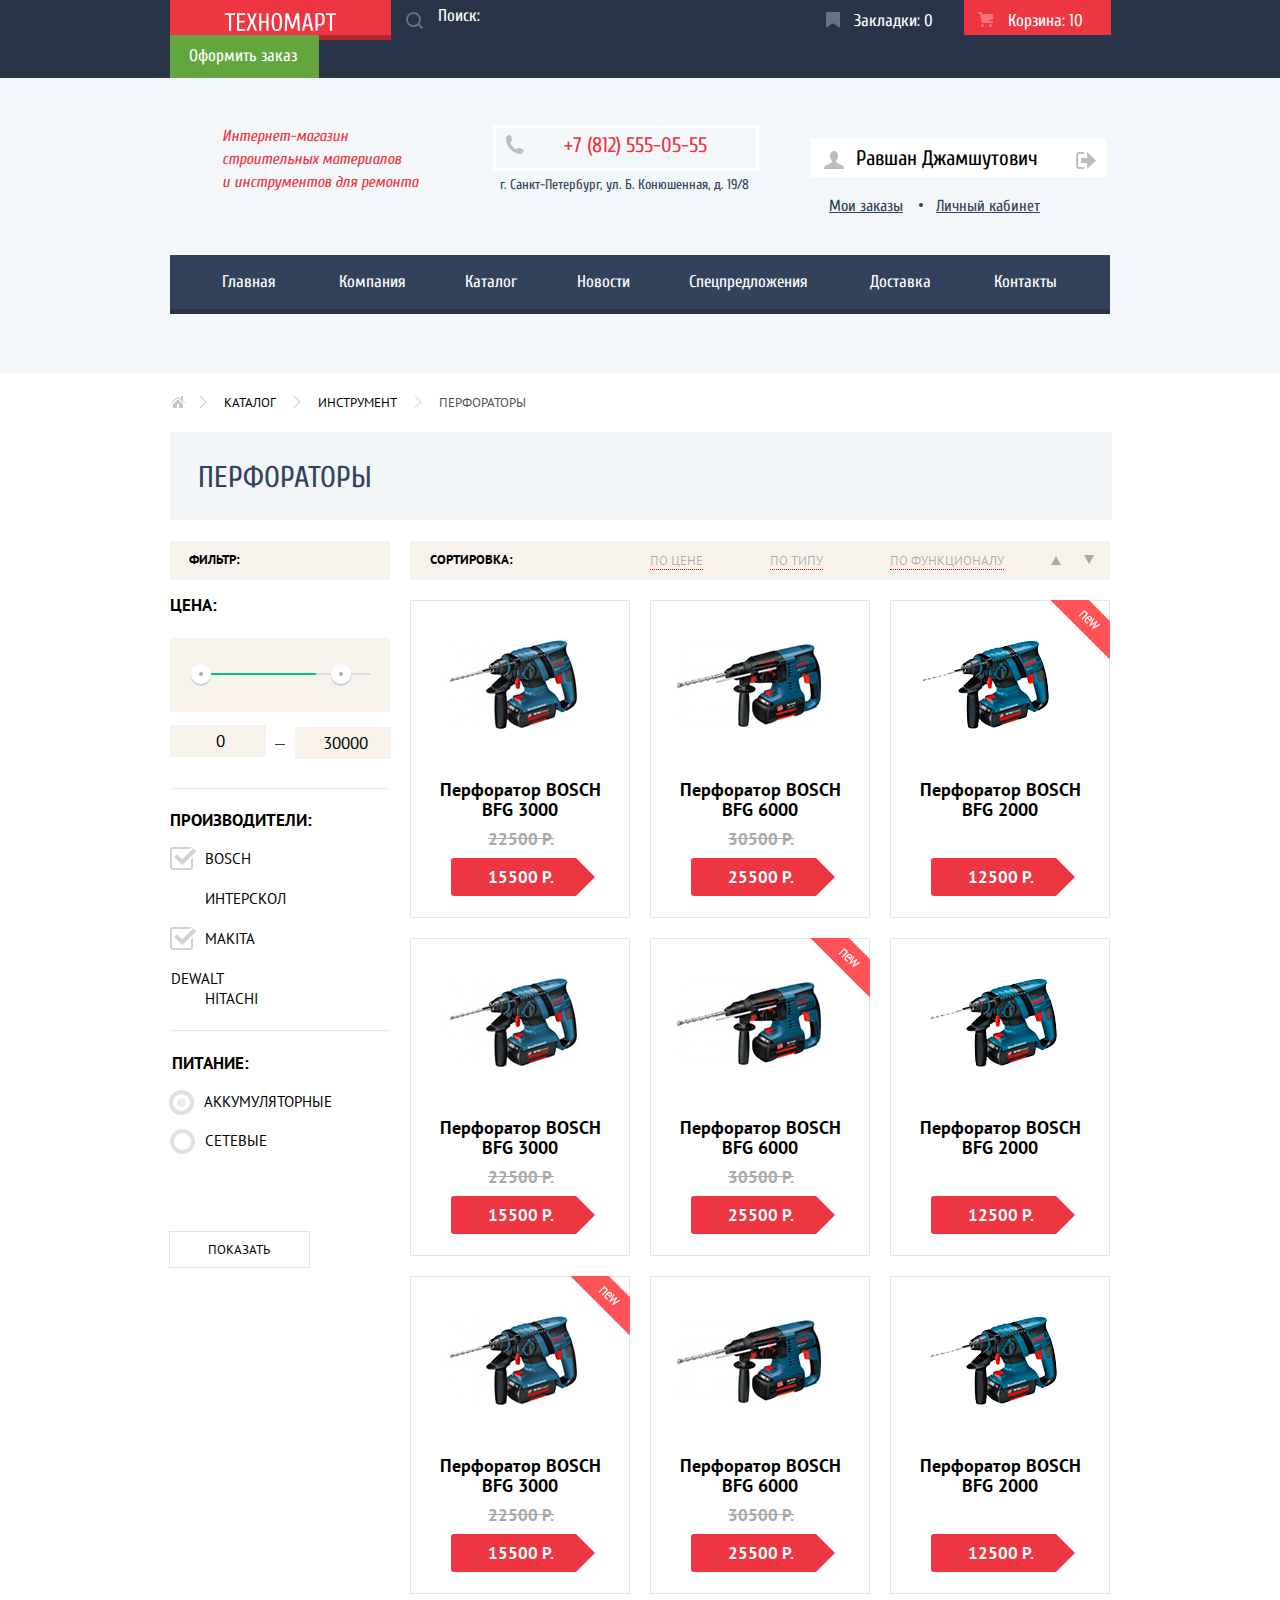
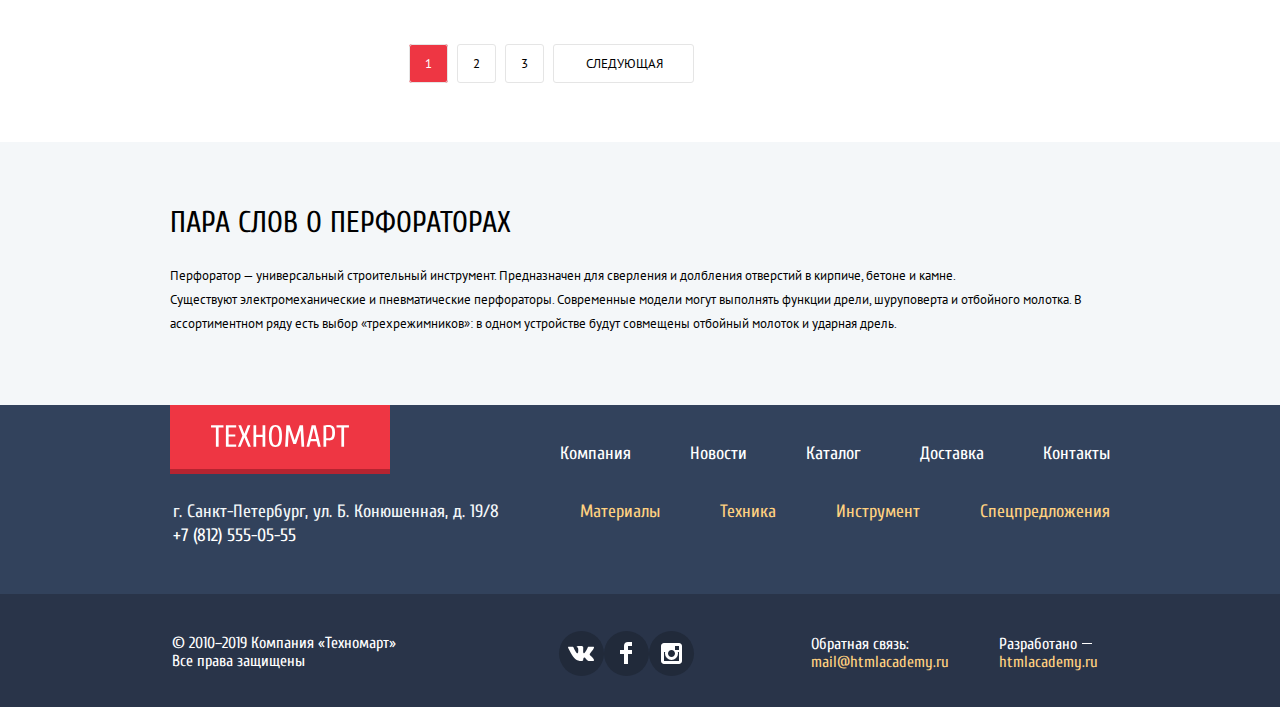
==== commit bd937da0: "На Защиту 2603" ====
--- a/catalog.html
+++ b/catalog.html
@@ -5,7 +5,7 @@
 	<title>Техномарт</title>
 	<link href="https://fonts.googleapis.com/css?family=Cuprum:400,400i,700%7cPT+Sans:400,400i,700&amp;subset=cyrillic" rel="stylesheet">
 	<link rel="stylesheet" href="css/normalize.css">
-	<link rel="stylesheet" href="css/style.min.css">
+	<link rel="stylesheet" href="css/style.css">
 </head>
 <body>
   <header class="main-header">
@@ -72,7 +72,7 @@
 					<ul class="site-navigation-top">
 						<li class="navigation-top-index"><a href="index.html">Главная</a></li>
 						<li class="navigation-top-company"><a href="company.html">Компания</a></li>
-						<li class="navigation-top-catalogue"><a href="catalog.html">Каталог</a></li>
+						<li class="navigation-top-catalogue"><a href="catalogue.html">Каталог</a></li>
 						<li class="navigation-top-news"><a href="news.html">Новости</a></li>
 						<li class="navigation-top-special-offer"><a href="Special-offer.html">Спецпредложения</a></li>
 						<li class="navigation-top-delivery"><a href="delivery.html">Доставка</a></li>
@@ -86,7 +86,7 @@
 	<section class="list-of-pages">
 	  <ul class="breadcrumbs">
 			<li>
-				<a href="catalog.html">
+				<a href="catalogue.html">
 					Каталог
 				</a>	
 			</li>
@@ -191,8 +191,8 @@
 							<label class="label-checkbox" for="DEWALT-field">
 								<input class="visually-hidden filter-input filter-input-checkbox" type="checkbox" name="DEWALT" id="DEWALT-field">
 								<span class="checkbox-indicator"></span>
+							</li>
 								DEWALT
-						</li>		
 						</label>
 						<li class="filter-option">	
 							<label class="label-checkbox" for="HITACHI-field">
@@ -234,7 +234,7 @@
 		
 		<div class="popular-drills-container">				
 		  <ul class="popular-perforators">
-			  <li class="popular-drills-item" tabindex="1">
+			  <li class="popular-drills-item">
 					<div class="popular-drills-modal">
 						<a class="item-basket" href="basket.html">
 							Купить
@@ -392,7 +392,7 @@
 			<ul class="site-navigation-bottom-1">
 				<li><a class="menu-company-bottom" href="company.html">Компания</a></li>
 				<li><a class="menu-company-bottom" href="news.html">Новости</a></li>
-				<li><a class="menu-company-bottom" href="catalog.html">Каталог</a></li>
+				<li><a class="menu-company-bottom" href="catalogue.html">Каталог</a></li>
 				<li><a class="menu-company-bottom" href="delivery.html">Доставка</a></li>
 				<li><a class="menu-company-bottom" href="contacts.html">Контакты</a></li>
 			</ul>
--- a/css/style.css
+++ b/css/style.css
@@ -0,0 +1,3558 @@
+﻿body {
+    margin: 0;
+    font-family: "Cuprum", Arial, sans-serif;
+    font-size: 17px;
+    line-height: 17px;
+    font-weight: 400;
+    color: #000000;
+    min-width: 960px;
+}
+
+a {
+    text-decoration: none;
+}
+
+img {
+    max-width: 100%;
+    height: auto;
+}
+
+.visually-hidden {
+    position: absolute;
+    width: 1px;
+    height: 1px;
+    margin: -1px;
+    border: 0;
+    padding: 0;
+    white-space: nowrap;
+    -webkit-clip-path: inset(100%);
+            clip-path: inset(100%);
+    clip: rect(0 0 0 0);
+    overflow: hidden;
+}
+
+.main-navigation-wrapper {
+    background-color: #f4f7f9;
+}
+
+.main-header-logo {
+    background-color: #ee3643;
+    -webkit-box-shadow: 0px 5px 0 0 #b62430;
+            box-shadow: 0px 5px 0 0 #b62430;
+    padding: 13px 55px 0px 55px;
+}
+
+.main-header-logo:focus,
+.main-header-logo:hover {
+    background-color: #ca2c37;
+}
+
+.main-header-logo:active {
+    background-color: #ba2732;
+}
+
+.site-navigation-top-wrapper {
+    width: 940px;
+    padding: 0px 10px;
+    margin: 0 auto;
+}
+
+.site-navigation-top {
+    display: -webkit-box;
+    display: -ms-flexbox;
+    display: flex;
+    -ms-flex-wrap: wrap;
+        flex-wrap: wrap;
+    padding: 0px;
+    margin: 0px;
+    background-color: #32425c;
+    margin-bottom: 60px;
+    -webkit-box-shadow: inset 0px -5px 0 0 #293449;
+            box-shadow: inset 0px -5px 0 0 #293449;
+}
+
+.site-navigation-top a {
+    display: block;
+    padding: 18px 30px 24px 30px;
+}
+
+.site-navigation-top li:last-child {
+    margin-right: 5px;
+}
+
+.navigation-top-index {
+    margin-left: 22px;
+}
+
+.navigation-top-company {
+    margin-left: 3px;
+}
+
+.navigation-top-catalogue {
+    margin-left: -1px;
+}
+
+.navigation-top-news {
+    margin-left: 0px;
+}
+
+.navigation-top-special-offer {
+    margin-left: -1px;
+}
+
+.navigation-top-delivery {
+    margin-left: 2px;
+}
+
+.navigation-top-contacts {
+    margin-left: 3px;
+}
+
+.site-navigation-top a:focus,
+.site-navigation-top a:hover {
+    background-color: #212a3a;
+}
+
+.site-navigation-top a:active {
+    background-color: #1d2739;
+    opacity: 0.5;
+}
+
+.site-navigation-top li {
+    -webkit-box-shadow: inset 0px -5px 0 0 #293449;
+            box-shadow: inset 0px -5px 0 0 #293449;
+    background-color: #32425c;
+}
+
+.user-navigation-top-container {
+    width: 100%;
+    background-color: #293449;
+    margin-bottom: 47px;
+}
+
+.user-navigation-top {
+    display: -webkit-box;
+    display: -ms-flexbox;
+    display: flex;
+    -ms-flex-wrap: wrap;
+        flex-wrap: wrap;
+    width: 941px;
+    margin: 0 auto;
+    padding: 0 10px;
+}
+
+.search-user {
+    -webkit-box-sizing: border-box;
+            box-sizing: border-box;
+    display: block;
+    height: 100%;
+    border: 0;
+    padding: 0;
+    padding-left: 47px;
+    padding-right: 60px;
+    padding-top: 6px;
+    padding-bottom: 10px;
+    font-size: 17px;
+    font-family: "Cuprum", Arial, sans-serif;
+    background-color: #293449;
+}
+
+.search-user::-webkit-input-placeholder {
+    font-size: 17px;
+    font-family: "Cuprum", Arial, sans-serif;
+    color: #ffffff;
+}
+
+.search-user:-ms-input-placeholder {
+    font-size: 17px;
+    font-family: "Cuprum", Arial, sans-serif;
+    color: #ffffff;
+}
+
+.search-user::-ms-input-placeholder {
+    font-size: 17px;
+    font-family: "Cuprum", Arial, sans-serif;
+    color: #ffffff;
+}
+
+.search-user::placeholder {
+    font-size: 17px;
+    font-family: "Cuprum", Arial, sans-serif;
+    color: #ffffff;
+}
+
+.search-form {
+    position: relative;
+    margin-right: auto;
+    -webkit-box-flex: 1;
+        -ms-flex-positive: 1;
+            flex-grow: 1;
+    width: 266px;
+}
+
+.search-icon {
+    position: absolute;
+    left: 15px;
+    top: 12px;
+    width: 17px;
+    height: 17px;
+    fill: #ffffff;
+    opacity: 0.3;
+}
+
+.search-user:hover {
+    background-color: #212a3a;
+}
+
+.search-user:focus::-webkit-input-placeholder {
+    color: #000000;
+}
+
+.search-user:focus:-ms-input-placeholder {
+    color: #000000;
+}
+
+.search-user:focus::-ms-input-placeholder {
+    color: #000000;
+}
+
+.search-user:focus::placeholder {
+    color: #000000;
+}
+
+.search-user:hover + .search-icon {
+    opacity: 1;
+}
+
+.search-user:focus + .search-icon {
+    fill: #ee3643;
+    opacity: 1;
+}
+
+.search-user:focus::-webkit-input-placeholder {
+    display: none;
+}
+
+.search-user:focus:-ms-input-placeholder {
+    display: none;
+}
+
+.search-user:focus::-ms-input-placeholder {
+    display: none;
+}
+
+.search-user:focus::placeholder {
+    display: none;
+}
+
+.main-navigation {
+    margin: 0 auto;
+    display: -webkit-box;
+    display: -ms-flexbox;
+    display: flex;
+    -webkit-box-orient: vertical;
+    -webkit-box-direction: normal;
+        -ms-flex-direction: column;
+            flex-direction: column; 
+    font-size: 17px;
+    line-height: 17px;
+}
+
+.user-navigation-bot {
+    display: -webkit-box;
+    display: -ms-flexbox;
+    display: flex;
+    -ms-flex-wrap: wrap;
+        flex-wrap: wrap;
+    margin: 0;
+    padding: 0;
+}
+
+.user-navigation-bot {
+    margin-left: auto;
+}
+
+.user-navigation-bot li {
+    margin-top: 11px;
+}
+
+.user-navigation-bot a {
+    color: #000000;
+    font-size: 21px;
+    line-height: 21px;
+    background-color: white;
+    -webkit-box-sizing: border-box;
+            box-sizing: border-box;
+}
+
+.login-link {
+    position: relative;
+    padding-top: 9px;
+    padding-bottom: 13px;
+    padding-left: 45px;
+    padding-right: 26px;
+}
+
+.login-link::before {
+    content: "";
+    position: absolute;
+    left: 13px;
+    top: 12px;
+    width: 24px;
+    height: 21px;
+    background-image: url(../img/icon-login.svg);
+    background-repeat: no-repeat;
+    opacity: 0.3;
+}
+
+.register-link {
+    padding-top: 9px;
+    padding-bottom: 13px;
+    padding-left: 25px;
+    padding-right: 25px;
+}
+
+.user-navigation-bot .register-link {
+    margin-left: 8px;
+}
+
+.site-navigation-top,
+.user-navigation-top,
+.user-navigation-bot {
+    list-style: none;
+}
+
+.site-navigation-top a,
+.user-navigation-top a {
+    color: #ffffff;
+}
+
+.user-card {
+    margin-left: 51px;
+    margin-top: 13px;
+    display: flex;
+    width: 300px;
+    flex-wrap: wrap;
+}
+
+.user {
+    font-size: 21px;
+    color: #000000;
+    width: 300px;
+}
+
+.user:active {
+    color: rgba(0, 0, 0, 0.3);
+}
+
+.user {
+    position: relative;
+    padding-top: 12px;
+    padding-bottom: 10px;
+    padding-left: 46px;
+    padding-right: 20px;
+    background-color: #ffffff;
+    width: 253px;
+    box-sizing: border-box;
+    display: block;
+}
+
+.user::before {
+    content: "";
+    position: absolute;
+    top: 13px;
+    left: 14px;
+    width: 30px;
+    height: 30px;
+    background-image: url(../img/icon-user.svg);
+    background-repeat: no-repeat;
+    opacity: 0.3;
+    fill: #1d2739
+}
+
+.user:hover::before,
+.user:focus::before {
+    opacity: 1;
+}
+
+.user:active::before {
+    opacity: 0.3;
+}
+
+.deauthorization {
+    position: relative;
+    padding-bottom: 12px;
+    padding-right: 25px;
+    padding-top: 14px;
+    padding-left: 18px;
+    background-color: white;
+    width: 42px;
+    display: block;
+    box-sizing: border-box;
+}
+
+.deauthorization-icon {
+    position: absolute;
+    top: 14px;
+    left: 12px;
+    width: 21px;
+    height: 17px;
+    opacity: 0.3;
+}
+
+.deauthorization-icon:hover,
+.deauthorization-icon:focus {
+    opacity: 1;
+}
+
+.deauthorization-icon:active {
+    opacity: 0.3;
+}
+
+.customer-card {
+    position: relative;
+    list-style: none;
+    display: -webkit-box;
+    display: -ms-flexbox;
+    display: flex;
+    margin: 0;
+    padding: 0;
+    margin-top: 20px;
+}
+
+.my-order {
+    margin-left: 19px;
+}
+
+.personal-account {
+    padding-left: 33px;
+}
+
+.filters-wrapper {
+    background-color: #f7f3ec;
+    width: 220px;
+}
+
+.customer-card::before {
+    content: "";
+    position: absolute;
+    top: 6px;
+    left: 109px;
+    width: 4px;
+    height: 4px;
+    background-color: #32425c;
+    border-radius: 50%;
+}
+
+.customer-card a {
+    font-size: 16px;
+    line-height: 18px;
+    color: #32425c;
+    text-decoration: underline;
+}
+
+.customer-card a:focus,
+.customer-card a:hover {
+    color: #ee3643;
+}
+
+.customer-card a:active {
+    color: rgba(50, 66, 92, 0.3);
+}
+
+.search-user:focus {
+    background-color: #ffffff;
+}
+
+.bookmark {
+    position: relative;
+    padding-left: 44px;
+    padding-top: 12px;
+    padding-bottom: 0px;
+    padding-right: 35px;
+}
+
+.bookmark::before {
+    content: "";
+    position: absolute;
+    left: 18px;
+    top: 12px;
+    width: 15px;
+    height: 17px;
+    background-image: url(../img/icon-bookmark.svg);
+    background-repeat: no-repeat;
+    opacity: 0.3;
+}
+
+.bookmark:focus,
+.bookmark:hover {
+    background-color: #212a3a;
+}
+
+.bookmark:focus::before,
+.bookmark:hover::before {
+    opacity: 1;
+    -webkit-transition: 300ms;
+    -o-transition: 300ms;
+    transition: 300ms;
+}
+
+.bookmark:active {
+    background-color: #161d29;
+    opacity: 0.5;
+}
+
+.basket {
+    position: relative;
+    padding: 12px 31px 0px 44px
+}
+
+.basket::before {
+    content: "";
+    position: absolute;
+    left: 13px;
+    top: 12px;
+    width: 15px;
+    height: 17px;
+    background-image: url(../img/icon-cart.svg);
+    background-repeat: no-repeat;
+    opacity: 0.3;
+}
+
+.basket:focus,
+.basket:hover {
+    background-color: #212a3a;
+}
+
+.basket:focus::before,
+.basket:hover::before {
+    opacity: 1;
+    -webkit-transition: 300ms;
+    -o-transition: 300ms;
+    transition: 300ms;
+}
+
+.basket:active {
+    background-color: #161d29;
+    opacity: 0.5;
+}
+
+/*.basket--full {
+    background-color: #ee3643;
+}*/
+
+.basket-catalog {
+    position: relative;
+    padding: 12px 28px 0px 44px
+}
+
+.basket-catalog::before {
+    content: "";
+    position: absolute;
+    left: 14px;
+    top: 12px;
+    width: 15px;
+    height: 17px;
+    background-image: url(../img/icon-cart.svg);
+    background-repeat: no-repeat;
+    opacity: 0.3;
+}
+
+.basket-catalog:focus,
+.basket-catalog:hover {
+    background-color: #212a3a;
+}
+
+.basket-catalog:focus::before,
+.basket-catalog:hover::before {
+    opacity: 1;
+    -webkit-transition: 300ms;
+    -o-transition: 300ms;
+    transition: 300ms;
+}
+
+.basket-catalog:active {
+    background-color: #161d29;
+    opacity: 0.5;
+}
+
+.basket-catalog--full {
+    background-color: #ee3643;
+}
+
+
+.place-your-order {
+    background-color: #63a63e;
+    padding: 12px 22px 14px 19px;
+}
+
+.place-your-order:focus,
+.place-your-order:hover {
+    background-color: #5fbb2d;
+}
+
+.place-your-order:active {
+    background-color: #518534;
+}
+
+.site-navigation-midle {
+    display: -webkit-box;
+    display: -ms-flexbox;
+    display: flex;
+    width: 940px;
+    padding: 0px 10px;
+    margin: 0 auto;
+    margin-bottom: 40px;
+}
+
+.user-navigation-bot a:focus,
+.user-navigation-bot a:hover {
+    color: #ee3643;
+}
+
+.user-navigation-bot a:active {
+    color: #b2b2b2;
+}
+
+.login-link:hover::before,
+.login-link:focus::before {
+    opacity: 1;
+}
+
+.login-link:active::before {
+    opacity: 0.3;
+}
+
+.main-title {
+    margin: 0;
+    font-style: italic;
+    width: 200px;
+    font-size: 16px;
+    font-weight: normal;
+    line-height: 23px;
+    color: #ee3643;
+    padding-left: 52px;
+}
+
+.phone {
+    position: relative;
+    display: block;
+    font-size: 21px;
+    line-height: 21px;
+    color: #ee3643;
+    margin: 0;
+    border: 3px solid white;
+    padding: 7px 0px 12px 68px;    
+}
+
+.phone::before {
+    content: "";
+    position: absolute;
+    top: 6px;
+    left: 8px;
+    width: 20px;
+    height: 20px;
+    background-image: url("../img/icon-phone.svg");
+    background-repeat: no-repeat;
+    background-position: center;
+}
+
+.contacts {
+    width: 266px;
+    margin-left: 71px;
+}
+
+.location {
+    font-size: 14px;
+    line-height: 24px;
+    color: #32425c;
+    margin: 0px;
+    padding-top: 2px;
+    padding-left: 7px;
+}
+
+.perforators-wrapper {
+    display: -webkit-box;
+    display: -ms-flexbox;
+    display: flex;
+    width: 940px;
+    padding: 0px 10px;
+    margin: 0 auto;
+    margin-bottom: 21px;
+}
+
+.product-filters {
+    display: -webkit-box;
+    display: -ms-flexbox;
+    display: flex;
+    -ms-flex-wrap: wrap;
+        flex-wrap: wrap;
+    width: 940px;
+    padding: 0 10px;
+    margin: 0 auto;
+    margin-bottom: 20px;
+}
+
+.perforators {
+    font-size: 30px;
+    color: #32425c;
+    font-weight: 400;
+    line-height: 30px;
+    padding-top: 31px;
+    padding-left: 28px;
+    padding-right: 740px;
+    padding-bottom: 27px;
+    margin: 0;
+    background-color: #f2f6f8;
+    text-transform: uppercase;
+}
+
+/*Секция про категории товаров*/
+
+.product-category {
+    width: 180px;
+    margin: 0;
+    padding-left: 23px;
+    padding-top: 20px;
+    font-size: 24px;
+    line-height: 30px;
+}
+
+.construction {
+    -webkit-box-sizing: border-box;
+            box-sizing: border-box;
+    display: block;
+    width: 140px;
+    text-transform: uppercase;
+    border-radius: 3px;
+    padding-top: 9px;
+    padding-bottom: 10px;
+    padding-left: 31px;
+    padding-right: 30px;
+    background: rgba(2, 8, 10, 0.1);
+}
+
+.every-taste {
+    -webkit-box-sizing: border-box;
+            box-sizing: border-box;
+    display: block;
+    width: 140px;
+    text-transform: uppercase;
+    border-radius: 3px;
+    padding-top: 9px;
+    padding-bottom: 10px;
+    padding-left: 25px;
+    padding-right: 27px;
+    background: rgba(2, 8, 10, 0.1);
+}
+
+.all-events {
+    -webkit-box-sizing: border-box;
+            box-sizing: border-box;
+    display: block;
+    width: 140px;
+    text-transform: uppercase;
+    border-radius: 3px;
+    padding-top: 10px;
+    padding-bottom: 11px;
+    padding-left: 28px;
+    padding-right: 25px;
+    background: rgba(2, 8, 10, 0.1);
+}
+
+.all-events:focus,
+.every-taste:focus,
+.construction:focus, 
+.all-events:hover,
+.every-taste:hover,
+.construction:hover {
+    background: rgba(2, 8, 10, 0.2);
+}
+
+.all-events:active,
+.every-taste:active,
+.construction:active {
+    background: rgba(2, 8, 10, 0.3);
+}
+
+.product-category-list {
+    -webkit-box-sizing: border-box;
+            box-sizing: border-box;
+    display: -webkit-box;
+    display: -ms-flexbox;
+    display: flex;
+    -ms-flex-wrap: wrap;
+        flex-wrap: wrap;
+    -webkit-box-pack: justify;
+        -ms-flex-pack: justify;
+            justify-content: space-between;
+    line-height: 30px;
+    color: #ffffff;
+    margin: 0 auto;
+    margin-top: 60px;
+    width: 960px;
+    padding: 0px 10px;
+    list-style: none;
+    margin-bottom: 28px;
+}
+
+.product-category-list .materials {
+    position: relative;
+    -webkit-box-sizing: border-box;
+            box-sizing: border-box;
+    min-width: 300px;
+    margin-bottom: 20px;
+    background-color: #ffbf47;
+
+} 
+.product-category-list .feature-item-device {
+    position: relative;
+    -webkit-box-sizing: border-box;
+            box-sizing: border-box;
+    min-width: 300px;
+    margin-bottom: 20px;
+    background-color: #3bbce3;
+    padding-bottom: 18px;
+}
+.product-category-list .feature-item-technic {
+    position: relative;
+    -webkit-box-sizing: border-box;
+            box-sizing: border-box;
+    min-width: 300px;
+    margin-bottom: 20px;
+    background-color: #dc91d8;
+}
+
+.product-category-list .materials::after {
+    content: "";
+    position: absolute;
+    top: 30px;
+    left: 213px;
+    width: 45px;
+    height: 67px;
+    background-image: url(../img/icon-1.svg);
+    background-repeat: no-repeat;
+}
+
+.product-category-list .feature-item-device::after {
+    content: "";
+    position: absolute;
+    top: 32px;
+    left: 197px;
+    width: 75px;
+    height: 67px;
+    background-image: url(../img/icon-2.svg);
+    background-repeat: no-repeat;
+}
+
+.product-category-list .feature-item-technic::after {
+    content: "";
+    position: absolute;
+    top: 31px;
+    left: 190px;
+    width: 80px;
+    height: 65px;
+    background-image: url(../img/icon-3.svg);
+    background-repeat: no-repeat;
+}
+
+.product-category-list .materials {
+    background-image: url(../img/new-flag.png);
+    background-repeat: no-repeat;
+    background-position: 240px 0px;
+}
+
+.product-category-list a {
+    font-size: 14px;
+    line-height: 18px;
+    color: #ffffff;
+}
+
+.all-events-wrapper,
+.construction-wrapper {
+    padding-left: 22px;
+    padding-top: 13px;
+}
+
+.every-taste-wrapper {
+    padding-left: 24px;
+    padding-top: 13px;
+}
+
+.feature-item-slider {
+    position: relative;
+}
+
+.slider-switch {
+    position: absolute;
+    top: 50%;
+    display:  -webkit-box;
+    display:  -ms-flexbox;
+    display:  flex;
+    -ms-flex-wrap: wrap;
+        flex-wrap: wrap;
+    width: 100%;
+    margin: -20px 0 0 0;
+    padding: 0;
+    list-style: none;
+}
+
+.slider-switch-left {
+    margin-right: auto;
+    margin-left: 26px;
+    margin-top: -11px;
+}
+
+.slider-switch-right {
+    margin-left: auto;
+    margin-right: 21px;
+    margin-top: -11px;
+}
+
+.galery-button {
+    width: 22px;
+    height: 40px;
+}
+
+.slider-controls {
+    display: -webkit-box;
+    display: -ms-flexbox;
+    display: flex;
+    position: absolute;
+    width: 100px;
+    left: 286px;
+    bottom: 48px;
+    padding: 0;
+}
+
+.slider-controls li {
+    list-style: none;
+    margin-left: 10px;
+}
+
+.active-button {
+    background-color: white;
+    border: none;
+    width: 9px;
+    height: 9px;
+    border-radius: 50%;
+    cursor: pointer;
+
+    padding: 0;
+}
+
+.passive-button {
+    background-color: #ee3643;
+    border: 2px solid white;
+    width: 10px;
+    height: 10px;
+    border-radius: 50%;
+    cursor: pointer;
+
+    padding: 0;
+}
+
+/*.slider-controls .active-button::before {
+    content: "";
+    position: absolute;
+    z-index: 2;
+    top: 2px;
+    left: 2px;
+    width: 8px;
+    height: 8px;
+    background-color: #ee3643;
+    border-radius: 50%;
+}
+
+.slider-controls .passive-button::before {
+    content: "";
+    position: absolute;
+    z-index: 2;
+    top: 2px;
+    left: 2px;
+    width: 8px;
+    height: 8px;
+    background-color: #ee3643;
+    border-radius: 50%;
+}*/
+
+.button {
+    background: none;
+    border: none;
+    padding: 0;
+}
+
+.feature-item-slider-item {
+    position: relative;
+    -webkit-box-sizing: border-box;
+            box-sizing: border-box;
+    min-width: 620px;
+    display: none;
+    padding-bottom: 27px;
+    background-repeat: no-repeat;
+}
+
+.feature-item-slider-item:nth-child(1) {
+    background-image: url(../img/layer-99.jpg);
+}
+
+.feature-item-slider-item:nth-child(2) {
+    background-image: url(../img/layer-99-2.jpg);
+}
+
+.feature-item-slider-list {
+    position: relative;
+    margin: 0;
+    padding: 0;
+    list-style: none;
+    background-color: #bfb9af;
+}
+
+.feature-item-slider-item--activ {
+    display: block;
+}
+
+.feature-item-slider-item h3 {
+    text-transform: uppercase;
+    margin: 0px;
+    font-size: 36px;
+    line-height: 36px;
+    padding-top: 21px;
+    padding-left: 24px;
+}
+
+.feature-item-slider-item p {
+    margin: 0px;
+    font-size: 18px;
+    line-height: 24px;
+    padding-top: 4px;
+    padding-left: 24px;
+    margin-bottom: 124px;
+}
+
+.feature-item-slider-item .open-directory {
+    text-transform: uppercase;
+    font-size: 14px;
+    line-height: 18px;
+    padding: 11px 48px;
+    background-color: #ee3643;
+    border-radius: 5px;
+    margin-left: 27px;
+    min-width: 150px;
+}
+
+.feature-item-slider-item a:hover,
+.feature-item-slider-item a:focus {
+    background-color: #ca2c37;
+}
+
+.feature-item-slider-item a:active {
+    background-color: #ba2732;
+}
+
+.feature-item-sale {
+    width: 300px;
+}
+
+/*Секция про акции доставку и слайдер*/
+
+.information-sale {
+    -webkit-box-sizing: border-box;
+            box-sizing: border-box;
+    margin: 0;
+    padding: 0;
+    list-style: none;
+}
+
+.information {
+    font-size: 24px;
+    line-height: 1.25;
+    color: #ffffff;
+    background:  #32425c;
+}
+
+.information-sale h3 {
+    width: 160px;
+    margin: 0;
+    padding-top: 20px;
+    padding-left: 22px;
+    font-size: 24px;
+    line-height: 30px;
+}
+
+.information-sale-50 {
+    position: relative;
+    margin-bottom: 20px;
+}
+
+.information-sale-50::after {
+    content: "";
+    position: absolute;
+    top: 25px;
+    left: 195px;
+    width: 61px;
+    height: 74px;
+    background-image: url(../img/icon-4.svg);
+    background-repeat: no-repeat;
+}
+
+.shipment-item {
+    position: relative;
+    margin-bottom: 20px;
+}
+
+.shipment-item::after {
+    content: "";
+    position: absolute;
+    top: 30px;
+    left: 190px;
+    width: 80px;
+    height: 75px;
+    background-image: url(../img/icon-5.svg);
+    background-repeat: no-repeat;
+}
+
+.information-sale .information-sale-50,
+.information-sale .shipment-item {
+    padding-bottom: 27px;
+}
+
+.sale-50 {
+    -webkit-box-sizing: border-box;
+            box-sizing: border-box;
+    display: block;
+    width: 140px;
+    text-transform: uppercase;
+    border-radius: 3px;
+    padding-top: 11px;
+    padding-bottom: 11px;
+    padding-left: 24px;
+    padding-right: 24px;
+    background: rgba(2, 8, 10, 0.1);
+}
+
+.shipment {
+
+    text-transform: uppercase;
+    border-radius: 3px;
+    padding-top: 11px;
+    padding-bottom: 11px;
+    padding-left: 37px;
+    padding-right: 37px;
+    background: rgba(2, 8, 10, 0.1);
+}
+
+.sale-50-wrapper,
+.shipment-wrapper {
+    padding-top: 15px;
+    padding-left: 23px;
+}
+
+.information-sale .information-sale-50 {
+    -webkit-box-sizing: border-box;
+            box-sizing: border-box;
+    min-width: 300px;
+    background-color: #8ed78f;
+    padding-bottom: 20px;
+    margin-bottom: 21px;
+} 
+
+.information-sale .shipment-item {
+    -webkit-box-sizing: border-box;
+            box-sizing: border-box;
+    min-width: 300px;
+    background-color: #ffc047;
+}
+
+.information-sale a {
+    color: #ffffff;
+    font-size: 14px;
+    line-height: 18px;
+}
+
+.information-sale a:focus,
+.information-sale a:hover {
+    background: rgba(2, 8, 10, 0.2);
+}
+
+.information-sale a:active {
+    background: rgba(2, 8, 10, 0.3);
+}
+
+.product-catalog-content p {
+    width: 94px;
+    height: 30px;
+    font-size: 36px;
+    line-height: 1;
+    color: #ffffff;
+}
+
+.product-catalog-content b {
+    width: 143px;
+    height: 18px;
+    font-size: 24px;
+    line-height: 1.33;
+    color: #ffffff;
+}
+
+.product-catalog {
+    background:  #32425c;
+}
+
+.product-catalog-content a {
+    width: 143px;
+    height: 14px;
+    font-size: 18px;
+    line-height: 1.33;
+    color: #ffffff;
+}
+
+.product-catalog-content a {
+    background-color: #ee3643
+}
+
+.product-catalog-content a:focus,
+.product-catalog-content a:hover {
+    background-color: #ca2c37
+}
+
+.product-catalog-content a:active {
+    background-color: #ba2732
+}
+
+/*Секция про популярные товары*/
+
+.popular-product-container {
+    margin: 0 auto;
+    width: 940px;
+    padding: 0 10px;
+    margin-bottom: 20px;
+}
+
+.popular-product-item {
+    /*list-style: none;
+    margin: 0;
+    padding: 0;
+    display: flex;
+    justify-content: space-between;
+    background-color: #f9f5f0;*/
+
+    list-style: none;
+    -webkit-box-sizing: border-box;
+            box-sizing: border-box;
+    padding: 0;
+    display: -webkit-box;
+    display: -ms-flexbox;
+    display: flex;
+    -webkit-box-pack: justify;
+        -ms-flex-pack: justify;
+            justify-content: space-between;
+    width: 940px;
+    margin: 0 auto 20px;
+    background-color: #f9f5f0;
+}
+
+.popular-product-list {
+    font-size: 30px;
+    line-height: 30px;
+    font-weight: 400;
+    color: #32425c;
+    margin: 0;
+    text-transform: uppercase;
+    padding: 34px 0px 28px 28px;
+
+}
+
+.all-popular-product {
+    display: block;
+    -webkit-box-sizing: border-box;
+            box-sizing: border-box;
+    font-size: 14px;
+    line-height: 18px;
+    color: #ffffff;
+    background-color: #ee3643;
+    text-transform: uppercase;
+    width: 253px;
+    padding: 11px 54px;
+    border-radius: 5px;
+}
+
+.all-popular-product:focus,
+.all-popular-product:hover {
+    background-color: #ca2c37;
+}
+
+.all-popular-product:active {
+    background-color: #ba2732;
+}
+
+.popular-product-item li:nth-child(2) {
+    margin-top: 28px;
+    margin-right: 23px;
+}
+
+.popular-drills-container-catalog {
+    width: 940px;
+    padding: 0 10px;
+    margin: 0 auto;
+}
+
+.popular-drills-container a {
+    display: block;
+    width: 129px;
+    margin: 0 auto;
+    margin-bottom: 7px;
+    padding: 7px 0;
+    
+    background-color: #63a63e;
+    border: 3px solid #63a63e;
+    border-bottom-color: #367315;
+    border-radius:3px;
+  
+    color: white;
+    font-size: 14px;
+    font-weight: normal;
+    font-family: "Cuprum", Arial, sans-serif;
+    line-height: 18px;
+    text-decoration: none;
+    text-transform: uppercase;
+}
+
+.popular-drills-item .popular-drills-modal {
+    display: none;
+}
+
+.popular-drills-item:focus .popular-drills-modal,
+.popular-drills-item:hover .popular-drills-modal {
+    display: block;
+}
+
+.popular-drills-item:focus,
+.popular-drills-item:hover {
+    -webkit-box-shadow: 0px 10px 25px 0 rgba(41, 52, 73, 0.5);
+            box-shadow: 0px 10px 25px 0 rgba(41, 52, 73, 0.5);
+}
+
+.item-basket:hover,
+.item-basket:focus {
+    background-color: #5fbb2d;
+}
+
+.item-basket:active {
+    background-color: #518534;
+}
+
+.bookmarks {
+    position: relative;
+    padding-left: 49px;
+    padding-top: 12px;
+    padding-bottom: 0px;
+    padding-right: 30px;
+}
+
+.bookmarks:focus,
+.bookmarks:hover {
+    background-color: #212a3a;
+}
+
+.bookmarks:focus::before,
+.bookmarks:hover::before {
+    opacity: 1;
+    -webkit-transition: 300ms;
+    -o-transition: 300ms;
+    transition: 300ms;
+}
+
+.bookmarks:active {
+    background-color: #161d29;
+    opacity: 0.5;
+}
+
+.bookmarks:hover,
+.bookmarks:focus {
+    border-color: #32425c;
+    border-bottom-color: #32425c;
+}
+
+.bookmarks-catalog {
+    position: relative;
+    padding-left: 49px;
+    padding-top: 12px;
+    padding-bottom: 0px;
+    padding-right: 31px;
+}
+
+.bookmarks-catalog::before {
+    content: "";
+    position: absolute;
+    left: 21px;
+    top: 12px;
+    width: 15px;
+    height: 17px;
+    background-image: url(../img/icon-bookmark.svg);
+    background-repeat: no-repeat;
+    opacity: 0.3;
+}
+
+.bookmarks-catalog:focus,
+.bookmarks-catalog:hover {
+    background-color: #212a3a;
+}
+
+.bookmarks-catalog:focus::before,
+.bookmarks-catalog:hover::before {
+    opacity: 1;
+    -webkit-transition: 300ms;
+    -o-transition: 300ms;
+    transition: 300ms;
+}
+
+.bookmarks-catalog:active {
+    background-color: #161d29;
+    opacity: 0.5;
+}
+
+.bookmarks-catalog:hover,
+.bookmarks-catalog:focus {
+    border-color: #32425c;
+    border-bottom-color: #32425c;
+}
+
+.popular-drills-modal .bookmarks {
+    color: #32425c;
+    background: white;
+}
+
+.popular-drills li {
+    position: relative;
+    display: -webkit-box;
+    display: -ms-flexbox;
+    display: flex;
+    -webkit-box-orient: vertical;
+    -webkit-box-direction: normal;
+        -ms-flex-direction: column;
+            flex-direction: column;
+    width: 218px;
+    background-color: #ffffff;
+    border: 1px solid #e5e5e5;
+    -webkit-transition: 400ms;
+    -o-transition: 400ms;
+    transition: 400ms;
+    text-align: center;
+    margin-bottom: 20px;
+    margin-right: 20px;
+}
+
+.popular-drills-modal {
+    position: absolute;
+    top: 0;
+    left: 0;
+    width: 218px;
+    height: 80px;
+    padding: 40px 0;
+    z-index: 10;
+    -webkit-transition: 400ms;
+    -o-transition: 400ms;
+    transition: 400ms;
+    background-color: rgba(255,255,255,0.9);
+}
+
+.popular-drills li:nth-child(4n) {
+    margin-right: 0;
+}
+
+.popular-drills {
+    display: -webkit-box;
+    display: -ms-flexbox;
+    display: flex;
+    -ms-flex-wrap: wrap;
+        flex-wrap: wrap;
+    padding: 0;
+    margin: 0;
+    list-style: none;
+}
+
+.popular-perforators {
+    display: -webkit-box;
+    display: -ms-flexbox;
+    display: flex;
+    -ms-flex-wrap: wrap;
+        flex-wrap: wrap;
+    padding: 0;
+    margin: 0;
+    list-style: none;
+    margin-left: 20px; 
+}
+
+.popular-perforators h3 {
+    font-family: "PT Sans", Arial, sans-serif;
+    font-size: 18px;
+    line-height: 20px;
+    color: #000000;
+    margin: 0;
+    padding: 0 25px;
+    padding-top: 9px;
+    margin-bottom: auto;
+}
+
+.popular-perforators li {
+    position: relative;
+    display: -webkit-box;
+    display: -ms-flexbox;
+    display: flex;
+    -webkit-box-orient: vertical;
+    -webkit-box-direction: normal;
+        -ms-flex-direction: column;
+            flex-direction: column;
+    width: 218px;
+    background-color: #ffffff;
+    border: 1px solid #e5e5e5;
+    -webkit-transition: 400ms;
+    -o-transition: 400ms;
+    transition: 400ms;
+    text-align: center;
+    margin-bottom: 20px;
+    margin-right: 20px;
+}
+
+.popular-perforators li:nth-child(3n) {
+    margin-right: 0;
+}
+
+.popular-drills h3 {
+    font-family: "PT Sans", Arial, sans-serif;
+    font-size: 18px;
+    line-height: 20px;
+    color: #000000;
+    margin: 0;
+    min-height: 40px;
+    padding: 9px 25px;
+    margin-bottom: auto;
+}
+
+.old-price {
+    font-family: "PT Sans", Arial, sans-serif;
+    font-weight: 700;
+    font-size: 17px;
+    line-height: 18px;
+    color: #a9a9a9;
+    margin: 0;
+    margin-top: 1px;
+    text-decoration: line-through;
+}
+
+.old-price-perforators {
+    font-family: "PT Sans", Arial, sans-serif;
+    font-weight: 700;
+    font-size: 17px;
+    line-height: 18px;
+    color: #a9a9a9;
+    margin: 0;
+    margin-top: 10px;
+    margin-left: 2px;
+    text-decoration: line-through;
+}
+
+.dril-bosch-2000 {
+    margin-left: 8px;
+}
+
+.new-price {
+    position: relative;
+    font-family: "PT Sans", Arial, sans-serif;
+    font-weight: 700;
+    font-size: 17px;
+    line-height: 18px;
+    color: #ffffff;
+    width: 80px;
+    margin: 10px auto;
+    margin-bottom: 21px;
+    padding: 10px 30px;
+    margin-left: 40px;
+    background: #ee3643;
+    border-radius: 3px;
+}
+
+.new-price::after {
+    content: "";
+    position: absolute;
+    top: 0;
+    right: -23px;
+    width: 0;
+    height: 0;   
+    border: 19px solid white;
+    border-left-color: #ee3643;
+}
+
+.new-price-perforators {
+    position: relative;
+    font-family: "PT Sans", Arial, sans-serif;
+    font-weight: 700;
+    font-size: 17px;
+    line-height: 18px;
+    color: #ffffff;
+    width: 80px;
+    margin: 10px auto;
+    margin-bottom: 21px;
+    padding: 10px 30px;
+    margin-left: 40px;
+    background: #ee3643;
+    border-radius: 3px;
+}
+
+.new-price-perforators::after {
+    content: "";
+    position: absolute;
+    top: 0;
+    right: -23px;
+    width: 0;
+    height: 0;   
+    border: 19px solid white;
+    border-left-color: #ee3643;
+}
+
+.perforator-2000 {
+    margin-left: 8px;
+}
+
+.popular-drills-item .flag {
+    position: absolute;
+    top: -1px;
+    right: -1px;
+    
+    width: 60px;
+    height: 60px;
+    
+    text-indent: -1000px;
+    overflow: hidden;
+    z-index: 20;
+}
+
+.popular-drills-item .flag-new {
+    background: url(../img/new-flag.png);
+    background-repeat: no-repeat;
+    background-position: 0 0;
+}
+
+.bfg-2000 {
+    text-indent: -9999px;
+}
+
+/*Секция про популярные производители*/
+
+.popular-manufacturer-item {
+    list-style: none;
+    padding: 0;
+    display: -webkit-box;
+    display: -ms-flexbox;
+    display: flex;
+
+    background-color: #f9f5f0;
+    margin: 0 auto;
+    width: 940px;
+    padding: 0 10px;
+    -webkit-box-sizing: border-box;
+            box-sizing: border-box;
+    margin-bottom: 16px;
+}
+
+.popular-manufacturer-list {
+    font-size: 30px;
+    line-height: 30px;
+    font-weight: 400;
+    color: #32425c;
+    margin: 0;
+    text-transform: uppercase;
+    padding: 32px 0px 33px 18px;
+}
+
+.popular-manufacturer-item a {
+    display: block;
+    -webkit-box-sizing: border-box;
+            box-sizing: border-box;
+    width: 253px;
+    font-size: 14px;
+    line-height: 18px;
+    color: #ffffff;
+    background-color: #ee3643;
+    text-transform: uppercase;
+    padding: 11px 68px 11px 70px;
+    border-radius: 5px;
+}
+
+.popular-manufacturer-item a:hover,
+.popular-manufacturer-item a:focus {
+    background-color: #ca2c37;
+}
+
+.popular-manufacturer-item a:active {
+    background-color: #ba2732;
+}
+
+.popular-manufacturer-item li:nth-child(2) {
+    margin-top: 25px;
+    margin-left: 268px;
+}
+
+.list-popular-manufacturer-container {
+    width: 940px;
+    padding: 0px 10px;
+    -webkit-box-sizing: content-box;
+            box-sizing: content-box;
+    margin: 0 auto;
+}
+
+.list-popular-manufacturer {
+    list-style: none;
+    margin: 0;
+    padding: 0px;
+    display: -webkit-box;
+    display: -ms-flexbox;
+    display: flex;
+    -ms-flex-wrap: wrap;
+        flex-wrap: wrap;
+}
+
+.list-popular-manufacturer li{
+    width: 220px;
+    min-height: 145px;
+    background-color: #ffffff;
+    border: 1px solid #e5e5e5;
+    margin-bottom: 20px;
+    margin-right: 20px;
+    -webkit-box-sizing: border-box;
+            box-sizing: border-box;
+    -webkit-transition: 400ms;
+    -o-transition: 400ms;
+    transition: 400ms;
+}
+
+.list-popular-manufacturer li:nth-child(4n) {
+    margin-right: 0px;
+}
+
+.list-popular-manufacturer li:focus,
+.list-popular-manufacturer li:hover {
+    background-color: #ffffff;
+    border: 1px solid #e5e5e5;
+    -webkit-box-shadow: 0px 10px 25px 0 rgba(41, 52, 73, 0.5);
+            box-shadow: 0px 10px 25px 0 rgba(41, 52, 73, 0.5);
+}
+
+.list-popular-manufacturer li:active {
+    background-color: #ffffff;
+    border: 1px solid #e5e5e5;
+    -webkit-box-shadow: 0px 4px 10px 0 rgba(41, 52, 73, 0.5);
+            box-shadow: 0px 4px 10px 0 rgba(41, 52, 73, 0.5);
+    opacity: 0.3;
+}
+
+.bosch {
+    display: block;
+    text-align: center;
+    padding-top: 52px;
+}
+
+.makita {
+    display: block;
+    text-align: center;
+    padding-top: 49px;
+}
+
+.dewalt {
+    display: block;
+    text-align: center;
+    padding-top: 47px;
+}
+
+.interskol {
+    display: block;
+    text-align: center;
+    padding-top: 20px;
+}
+
+.hitachi {
+    display: block;
+    padding-top: 57px;
+    padding-left: 27px;
+}
+
+.lg {
+    display: block;
+    padding-top: 34px;
+    padding-left: 47px;
+}
+
+.aeg {
+    display: block;
+    text-align: center;
+    padding-top: 22px;
+}
+
+.metabo {
+    display: block;
+    padding-top: 33px;
+    padding-left: 10px;
+}
+
+/*Секция про сервисы*/
+
+.services {
+    background-color: #f4f7f9;
+}
+
+.services-container {
+    background-color: #f4f7f9;
+    margin-top: 65px;
+    padding-bottom: 12px;
+}
+
+.services-container-1 {
+    width: 940px;
+    padding: 0px 10px;
+    margin: 0 auto;
+    padding-top: 65px;
+}
+
+.services-container-item {
+    margin: 0;
+    padding: 0;
+}
+
+.services-container-item p {
+    padding-top: 26px;
+    margin: 0;
+    max-width: 400px;
+    margin-left: 1px;
+}
+
+.services h3 {
+    color: #000000;
+    font-size: 30px;
+    line-height: 30px;
+    font-weight: 400;
+    margin: 0;
+    text-transform: uppercase;
+}
+
+.services-container-item-description {
+    font-family: "PT Sans", Arial, sans-serif;
+    color: #000000;
+    font-size: 13px;
+    line-height: 24px;
+    -webkit-box-sizing: border-box;
+            box-sizing: border-box;
+}
+
+.services ul {
+    list-style: none;
+}
+
+.service-list {
+    display: -webkit-box;
+    display: -ms-flexbox;
+    display: flex;
+    margin: 0;
+    padding: 0;
+    margin-left: 80px;
+}
+
+.service-list-container {
+    display: -webkit-box;
+    display: -ms-flexbox;
+    display: flex;
+    width: 940px;
+    padding: 0px 10px;
+    margin: 0 auto;
+    margin-top: 42px;
+
+}
+
+.service-list-buttons {
+    padding: 0;
+    margin: 0;
+}
+
+.delivery-item {
+    width: 600px;
+    background-image: url(../img/layer-136.png);
+    background-repeat: no-repeat;
+    background-position: 155px 50px;
+    min-height: 300px;
+    padding-bottom: 15px;
+}
+
+.delivery-item,
+.credit {
+    display: none;
+}
+
+.guarantee-item-description {
+    margin: 0;
+    padding-top: 25px;
+}
+
+.guarantee div {
+    text-transform: uppercase;
+}
+
+.guarantee {
+    width: 700px;
+    background-image: url(../img/layer-137.png);
+    background-repeat: no-repeat;
+    background-position: 231px 23px;
+    min-height: 300px;
+}
+
+.credit-item-description {
+    margin: 0;
+    padding-top: 24px;
+    padding-bottom: 30px;
+}
+
+.credit {
+    width: 700px;
+    background-image: url(../img/layer-138.png);
+    background-repeat: no-repeat;
+    background-position: 156px 20px;
+    min-height: 300px;
+}
+
+.credit a {
+    font-size: 14px;
+    line-height: 18px;
+    color: white;
+    text-transform: uppercase;
+    padding: 10px 44px;
+    background-color: #ff5357;
+    border-radius: 5px;
+}
+
+.credit a:hover,
+.credit a:focus {
+    background-color: #ca2c37;
+}
+
+.credit a:active {
+    background-color: #ba2732;
+}
+
+.delivery-item div {
+    text-transform: uppercase;
+    padding-bottom: 25px;
+    margin-top: 25px;
+    margin-left: 3px;
+}
+
+.delivery-item p {
+    margin: 0;
+}
+
+.service-list-buttons {
+    position: relative;
+    margin-top: 26px;
+}
+
+.delivery-item-description {
+    font-family: "PT Sans", Arial, sans-serif;
+    color: #000000;
+    font-size: 13px;
+    line-height: 24px;
+    padding-left: 3px;
+    max-width: 274px;
+}
+
+.guarantee-item-description {
+    font-family: "PT Sans", Arial, sans-serif;
+    color: #000000;
+    font-size: 13px;
+    line-height: 24px;
+    padding-left: 3px;
+    max-width: 378px;
+}
+
+.credit-item-description {
+    font-family: "PT Sans", Arial, sans-serif;
+    color: #000000;
+    font-size: 13px;
+    line-height: 24px;
+    padding-left: 3px;
+    max-width: 274px;
+}
+
+.service-list-buttons::before {
+    content: "";
+    position: absolute;
+    display: block;
+    top: -42px;
+    left: 229px;
+    width: 15px;
+    height: 290px;
+    background-image: url(../img/layer-118-copy.png);
+    background-repeat: no-repeat;
+}
+
+.credit-bottom {
+    font-size: 21px;
+    line-height: 30px;
+    background-color: #32425c;
+    padding-left: 23px;
+    padding-top: 15px;
+    padding-bottom: 16px;
+    padding-right: 140px;
+    -webkit-box-shadow: 0 1px 0 #293449, inset 0 1px 0 #405069;
+            box-shadow: 0 1px 0 #293449, inset 0 1px 0 #405069;
+    cursor: pointer;
+}
+
+.guarantee-bottom {
+    font-size: 21px;
+    line-height: 30px;
+    background-color: #32425c;
+    padding-left: 24px;
+    padding-top: 15px;
+    padding-bottom: 16px;
+    padding-right: 140px;
+    -webkit-box-shadow: 0 1px 0 #293449, inset 0 1px 0 #405069;
+            box-shadow: 0 1px 0 #293449, inset 0 1px 0 #405069;
+    cursor: pointer;
+}
+
+.active-delivery {
+    font-size: 21px;
+    line-height: 30px;
+    background-color: #32425c;
+    padding-left: 23px;
+    padding-top: 15px;
+    padding-bottom: 16px;
+    padding-right: 140px;
+    -webkit-box-shadow: 0 1px 0 #293449, inset 0 1px 0 #405069;
+            box-shadow: 0 1px 0 #293449, inset 0 1px 0 #405069;
+    cursor: pointer;
+}
+
+.active-delivery:hover,
+.guarantee-bottom:hover,
+.credit-bottom:hover,
+.active-delivery:focus,
+.guarantee-bottom:focus,
+.credit-bottom:focus {
+    background-color: #293449;
+}
+
+.active-delivery-item,
+.guarantee-bottom-item,
+.credit-bottom-item {
+    color: white;
+}
+
+.active-delivery:active .active-delivery-item,
+.guarantee-bottom:active .guarantee-bottom-item,
+.credit-bottom:active .credit-bottom-item {
+    background-color: #ffffff;
+    color: #32425c;
+    -webkit-box-shadow: 0 1px 0 #ffffff, inset 0 1px 0 #ffffff;
+            box-shadow: 0 1px 0 #ffffff, inset 0 1px 0 #ffffff;
+}
+
+.active-delivery:active,
+.guarantee-bottom:active,
+.credit-bottom:active {
+    background-color: #ffffff;
+    -webkit-box-shadow: 0 1px 0 #ffffff, inset 0 1px 0 #ffffff;
+            box-shadow: 0 1px 0 #ffffff, inset 0 1px 0 #ffffff;
+}
+
+.service-list-buttons a {
+    color: #ffffff;
+    width: 220px;
+}
+
+.service-list-buttons a:active {
+    color: #32425c;
+}
+
+.service-list-tittle {
+    font-size: 36px;
+    line-height: 36px;
+    color: #32425c;
+    text-transform: uppercase;
+    margin-top: 26px;
+}
+
+/*Секция про о компании и контакты*/
+
+.about-company {
+    min-width: 540px;
+}
+
+.about-company-container {
+    display: -webkit-box;
+    display: -ms-flexbox;
+    display: flex;
+    margin: 0 auto;
+    width: 940px;
+    padding: 0px 10px;
+    margin-bottom: 96px;
+}
+
+.about-company-item {
+    font-size: 13px;
+    font-family: "PT Sans", Arial, sans-serif;
+    margin: 0;
+    line-height: 24px;
+    -webkit-box-sizing: border-box;
+            box-sizing: border-box;
+    padding-bottom: 35px;
+}
+
+.about-delivery {
+    width: 400px;
+}
+
+.about-company p {
+    font-size: 13px;
+    font-family: "PT Sans", Arial, sans-serif;
+    margin: 0;
+    line-height: 24px;
+    padding-bottom: 25px;
+    margin-left: 2px;
+}
+
+.about-company h5 {
+    font-size: 30px;
+    color: #000000;
+    text-transform: uppercase;
+    font-weight: 400;
+    margin: 0;
+    padding-top: 82px;
+    padding-bottom: 34px;
+}
+
+.list-cargo {
+    margin: 0;
+}
+
+.list-cargo li {
+    position: relative;
+    list-style: none;
+    font-size: 18px;
+    line-height: 20px;
+    margin: 0;
+    padding: 0;
+}
+
+.list-cargo li::before {
+    content: "";
+    position: absolute;
+    left: -36px;
+    top: 8px;
+    width: 25px;
+    height: 2px;
+    background-color: #ee3643;
+}
+
+.list-cargo li:nth-child(1),
+.list-cargo li:nth-child(2),
+.list-cargo li:nth-child(3) {
+    padding-bottom: 23px;
+    margin-top: -4px;
+    margin-left: -4px;
+}
+
+.list-cargo li:nth-child(3) {
+    padding-bottom: 47px;
+}
+
+.about-company a {
+    font-size: 14px;
+    color: #ffffff;
+    background-color: #ee3643;
+    text-transform: uppercase;
+    padding: 11px 40px 10px 40px;
+    border-radius: 5px;
+}
+
+.about-company a:focus,
+.about-company a:hover {
+    background-color: #ca2c37;
+}
+
+.about-company a:active {
+    background-color: #ba2732;
+}
+
+.location-map {
+    padding-left: 100px;
+}
+
+.location-map h2 {
+    font-size: 30px;
+    font-weight: 400;
+    text-transform: uppercase;
+    width: 300px;
+    margin: 0;
+    padding-top: 82px;
+    padding-bottom: 34px;
+}
+
+.location-map .contacts-down {
+    font-size: 13px;
+    line-height: 24px;
+    font-family: "PT Sans", Arial, sans-serif;
+    width: 200px;
+}
+
+.contacts-batton {
+    font-size: 14px;
+    color: #ffffff;
+    background-color: #ee3643;
+    text-transform: uppercase;
+    width: 300px;
+    padding: 11px 60px 10px 62px;
+    border-radius: 5px;
+}
+
+.location-map img {
+    margin-bottom: 47px;
+    background-color: #ede9e1;
+}
+
+.contacts-batton:focus,
+.contacts-batton:hover {
+    background-color: #ca2c37;
+}
+
+.contacts-batton:active {
+    background-color: #ba2732;
+}
+
+.location-map p {
+    margin: 0px;
+    padding-bottom: 31px;
+}
+
+.min-map:hover,
+.min-map:focus {
+    opacity: 0.8;
+}
+
+.min-map:active {
+    opacity: 0.5;
+}
+
+/*Секция футер*/
+
+.footer-navigation-bottom {
+    display: -webkit-box;
+    display: -ms-flexbox;
+    display: flex;
+    margin: 0 auto;
+    width: 940px;
+    padding: 0px 10px;
+}
+
+.main-footer .site-navigation-bottom-1 {
+    display: -webkit-box;
+    display: -ms-flexbox;
+    display: flex;
+    -ms-flex-wrap: wrap;
+        flex-wrap: wrap;
+    list-style: none;
+    margin: 0;
+    padding: 0;
+    margin-left: auto;
+    margin-top: 40px;
+}
+
+.main-footer {
+    background-color: #32425c;
+}
+
+.logo-footer {
+    background-color: #ee3643;
+    -webkit-box-shadow: 0px 5px 0 0 #b62430;
+            box-shadow: 0px 5px 0 0 #b62430;
+    padding: 20px 41px 22px 41px;
+}
+
+.logo-footer:focus,
+.logo-footer:hover {
+    background-color: #ca2c37;
+}
+
+.logo-footer:active {
+    background-color: #ba2732;
+}
+
+.menu-company-bottom {
+    width: 100%;
+    margin-left: 59px;
+    color: white;
+}
+
+.site-navigation-bottom-1 li {
+    font-size: 18px;
+    color: #f3f7f9;
+}
+
+.site-navigation-bottom-1 li:nth-child(1) {
+    padding-left: 0;
+}
+
+.site-navigation-bottom-1 a:focus,
+.site-navigation-bottom-1 a:hover {
+    text-decoration: underline;
+}
+
+.site-navigation-bottom-1 a:active {
+    color: rgba(241, 245, 247, 0.5);
+    text-decoration: none;
+}
+
+.contacts-bottom-container {
+    display: -webkit-box;
+    display: -ms-flexbox;
+    display: flex;
+    width: 940px;
+    padding: 0px 10px;
+    margin: 0 auto;
+    margin-bottom: 50px;
+}
+
+.site-navigation-bottom-2 {
+    display: -webkit-box;
+    display: -ms-flexbox;
+    display: flex;
+    -ms-flex-wrap: wrap;
+        flex-wrap: wrap;
+    list-style: none;
+    margin: 0;
+    padding: 0;
+    margin-top: 31px;
+    margin-left: auto;
+}
+
+.site-navigation-bottom-2 li:nth-child(1) {
+    padding-left: 0;
+}
+
+.site-navigation-bottom-2 li {
+    padding-left: 60px;
+}
+
+.site-navigation-bottom-2 .bottom-menu {
+    color: #ffd180;
+    font-size: 18px;
+    line-height: 24px;
+}
+
+.bottom-menu-materials {
+    margin-left: 1px;
+}
+
+.site-navigation-bottom-2 .bottom-menu:focus,
+.site-navigation-bottom-2 .bottom-menu:hover {
+    text-decoration: underline;
+}
+
+.site-navigation-bottom-2 .bottom-menu:active {
+    color: rgba(241, 245, 247, 0.5);
+    text-decoration: none;
+}
+
+.contacts-bottom {
+    color: #f3f7f9;
+    font-size: 18px;
+    min-width: 350px;
+}
+
+.contacts-bottom p {
+    margin: 0;
+    padding-top: 34px;
+    padding-bottom: 7px;
+    margin-left: 3px;
+}
+
+.phone-bottom {
+    margin-left: 3px;
+    color: white;
+}
+
+.main-footer-bottom {
+    background-color: #293449;
+}
+
+.main-footer-bottom p {
+    color: #ffffff;
+    font-size: 16px;
+    line-height: 18px;
+}
+
+.mail {
+    width: 140px;
+    margin: 0;
+    padding: 0;
+    padding-top: 41px;
+    padding-bottom: 36px;
+    padding-left: 116px;
+    margin-left: auto;
+}
+
+.mail-catalog {
+    width: 140px;
+    margin: 0;
+    padding: 0;
+    padding-top: 41px;
+    padding-bottom: 36px;
+    margin-left: auto;
+}
+
+.footer-copyright {
+    position: relative;
+    width: 97px;
+    margin: 0;
+    padding: 0;
+    padding-top: 41px;
+    padding-bottom: 36px;
+    padding-left: 53px;
+    margin-left: -5px;
+    margin-right: 14px;
+}
+
+.footer-copyright::after {
+    content: "";
+    position: absolute;
+
+    top: 49px;
+    left: 136px;
+
+    width: 10px;
+    height: 1px;
+
+    background-color: white;
+    background-repeat: no-repeat;
+}
+
+.footer-social {
+    margin-left: auto;
+    padding-left: 31px;
+}
+
+.list-footer-social {
+    display: -webkit-box;
+    display: -ms-flexbox;
+    display: flex;
+    -ms-flex-wrap: wrap;
+        flex-wrap: wrap;
+    width: 137px;
+    margin-top: 37px;
+    padding: 0;
+    list-style: none;
+}
+
+.social-button {
+    display: -webkit-box;
+    display: -ms-flexbox;
+    display: flex;
+    width: 45px;
+    height: 45px;
+
+    -webkit-box-align: center;
+
+        -ms-flex-align: center;
+
+            align-items: center;
+    -webkit-box-pack: center;
+        -ms-flex-pack: center;
+            justify-content: center;
+
+    background-color: #212a3a;
+    border-radius: 50%;
+}
+
+.social-button:hover,
+.social-button:focus {
+  background-color: #ee3643;
+}
+
+.main-footer-bottom b {
+    color: #ffd180;
+    font-weight: 400;
+}
+
+.main-footer-bottom b:focus,
+.main-footer-bottom b:hover {
+    text-decoration: underline;
+}
+
+.main-footer-bottom b:active {
+    color: #ee3643;
+}
+
+.main-footer-bottom-container .button-academy {
+    color: #ffd180;
+}
+
+.main-footer-bottom-container .button-academy:focus,
+.main-footer-bottom-container .button-academy:hover {
+    text-decoration: underline;
+}
+
+.main-footer-bottom-container .button-academy:active {
+    color: #ee3643;
+}
+
+.main-footer-bottom-container {
+    display: -webkit-box;
+    display: -ms-flexbox;
+    display: flex;
+    margin: 0 auto;
+    width: 940px;
+    padding: 0px 10px;
+}
+
+.main-footer-bottom-container .all-rights-reserved {
+    max-width: 240px;
+    margin-left: 2px;
+    margin-top: 40px;
+}
+
+/*Секция верхние переключатели на странице каталога list-of-pages */
+
+.list-of-pages ul {
+    list-style: none;
+    margin: 0;
+    padding: 0;
+    display: -webkit-box;
+    display: -ms-flexbox;
+    display: flex;
+    padding-left: 54px;
+    position: relative;
+}
+
+.list-of-pages ul::before {
+    content: "";
+    position: absolute;
+    top: 2px;
+    left: 0px;
+    width: 15px;
+    height: 15px;
+    background-image: url(../img/icon-home.svg);
+    background-repeat: no-repeat;
+}
+
+.list-of-pages {
+    width: 940px;
+    padding: 0px 10px;
+    margin: 0 auto;
+    margin-top: 20px;
+    margin-bottom: 20px;
+}
+
+.breadcrumbs {
+    width: 60px;
+}
+
+.breadcrumbs a {
+    font-family: "PT Sans", Arial, sans-serif;
+    font-size: 13px;
+    line-height: 18px;
+    color: #000000;
+}
+
+.breadcrumbs li {
+    display: -webkit-box;
+    display: -ms-flexbox;
+    display: flex;
+    -webkit-box-pack: start;
+        -ms-flex-pack: start;
+            justify-content: flex-start;
+    -ms-flex-wrap: wrap;
+        flex-wrap: wrap;
+    position: relative;
+    margin-right: 42px;
+    text-transform:uppercase;
+}
+
+.breadcrumbs li::before {
+    content: "";
+    position: absolute;
+    top: 2px;
+    left: -25px;
+    width: 10px;
+    height: 15px;
+    background-image: url(../img/icon-right-small.svg);
+    background-repeat: no-repeat;
+  }
+
+.breadcrumbs a:hover,
+.breadcrumbs a:focus {
+    text-decoration: underline;
+}
+
+.breadcrumbs-current {
+    width: 53px;
+    font-family: "PT Sans", Arial, sans-serif;
+    font-size: 13px;
+    line-height: 18px;
+    color: #000000;
+    opacity: 0.7;
+}
+
+/*Секция с радиокнопками*/
+
+.manufacturers-list-container {
+    display: -webkit-box;
+    display: -ms-flexbox;
+    display: flex;
+    width: 940px;
+    padding: 0px 10px;
+    margin: 0 auto;
+    -webkit-box-pack: justify;
+        -ms-flex-pack: justify;
+            justify-content: space-between;
+}
+
+.manufacturers-list-container legend {
+    font-family: "PT Sans", Arial, sans-serif;
+    font-weight: 700;
+    font-size: 17px;
+    line-height: 30px;
+    margin-bottom: 18px;
+    text-transform: uppercase;
+}
+
+.range-filter {
+    width: 220px;
+    margin-bottom: 29px;
+  }
+
+.range-controls {
+    position: relative;
+    height: 41px;
+    margin-bottom: 13px;
+    padding-top: 33px;
+    background-color: #f7f3ec;
+
+    padding-right: 20px;
+    padding-left: 21px;
+}
+
+.range-controls .scale {
+    height: 2px;
+  
+    background: #d7dcde;
+}
+
+.range-controls .bar {
+    width: 70%;
+    height: 2px;
+    margin-top: 2px;
+    background: #00ca74;
+}
+
+.range-controls .toggle {
+    position: absolute;
+    top: 26px;
+    
+    width: 4px;
+    height: 4px;
+    padding: 0;
+  
+    border: 8px solid #ffffff;
+    background-color: #ababab;
+    border-radius: 50%;
+    -webkit-box-shadow: 0 2px 1px 0 #cfcfcf;
+            box-shadow: 0 2px 1px 0 #cfcfcf;
+    cursor: pointer;
+}
+
+.price-controls {
+    font-size: 17px;
+    line-height: 18px;
+}
+
+.max-price {
+    position: relative;
+    display: inline-block;
+    vertical-align: middle;
+
+    width: 95px;
+
+    font-size: 17px;
+    text-transform: uppercase;
+}
+
+.max-price::before {
+    content: "";
+    position: absolute;
+
+    top: 17px;
+    left: -20px;
+
+    width: 10px;
+    height: 1px;
+
+    background-color: #444444;
+    background-repeat: no-repeat;
+}
+
+.price-controls input {
+    font-family: "PT Sans", Arial, sans-serif;
+    font-size: 17px;
+    line-height: 18px;
+    text-align: center;
+    color: #000000;
+
+    width: 60px;
+    padding: 7px 16px;
+
+    border: none;
+    background: #f7f3ec;
+    padding-left: 20px;
+}
+
+.max-price {
+    text-align: right;
+    margin-left: 24px;
+}
+
+
+  
+  .range-controls .toggle-max {
+    left: 161px;
+}
+
+.filters {
+    font-family: "PT Sans", Arial, sans-serif;
+    font-size: 13px;
+    line-height: 18px;
+    color: #000000;
+    margin: 0;
+    text-transform: uppercase;
+    padding: 10px 0px 10px 19px;
+}
+
+.sort {
+    font-family: "PT Sans", Arial, sans-serif;
+    font-size: 13px;
+    line-height: 18px;
+    color: #000000;
+    margin: 0px;
+    margin-right: auto;
+    text-transform: uppercase;
+}
+
+.sort-list {
+    display: -webkit-box;
+    display: -ms-flexbox;
+    display: flex;
+    -ms-flex-wrap: wrap;
+        flex-wrap: wrap;
+    list-style: none;
+    padding: 0px;
+    margin: 0;
+}
+
+.sort-list li {
+    width: auto;
+    padding-left: 67px;
+}
+
+.sort-list li:nth-child(3) {
+    padding-right: 106px;
+}
+
+.sort-list li:nth-child(1) {
+    padding-left: 0;
+}
+
+.catalogue-perforators {
+    margin: 0;
+    padding: 0;
+    display: -webkit-box;
+    display: -ms-flexbox;
+    display: flex;
+    -ms-flex-wrap: wrap;
+        flex-wrap: wrap;
+    margin-bottom: 32px;
+}
+
+.sort-list a {
+    font-family: "PT Sans", Arial, sans-serif;
+    font-size: 13px;
+    line-height: 18px;
+    color: rgba(0, 0, 0, 0.3);
+    text-transform: uppercase; 
+    border-bottom: 1px dotted red;
+}
+
+.sort-list a:hover,
+.sort-list a:focus {
+    color: #000000;
+    border-bottom: 1px solid red;
+}
+
+.sort-list a:active {
+    color:  #ee3643;
+}
+
+.sorting-goods-wrapper {
+    background-color: #f7f3ec;
+    width: 700px;
+    margin-left: 20px;
+}
+
+.sorting-goods {
+    position: relative;
+    display: -webkit-box;
+    display: -ms-flexbox;
+    display: flex;
+    -ms-flex-wrap: wrap;
+        flex-wrap: wrap;
+    margin-left: 20px;
+    padding-top: 10px;
+    padding-bottom: 10px;
+}
+
+/*.sorting-goods::after {
+    content: "";
+    position: absolute;
+
+    top: 15px;
+    left: 680px;
+
+    width: 25px;
+    height: 25px;
+
+    background-image: url(../img/icon-down-dir.svg);
+    background-repeat: no-repeat;
+    opacity: 0.3;
+}
+
+.sorting-goods::before {
+    content: "";
+    position: absolute;
+
+    top: 15px;
+    left: 650px;
+
+    width: 25px;
+    height: 25px;
+
+    background-image: url(../img/icon-up-dir.svg);
+    background-repeat: no-repeat;
+    opacity: 0.3;
+}
+
+.sorting-goods:hover::before,
+.sorting-goods:hover::after {
+    opacity: 1;
+}*/
+
+.up-indicator {
+    position: absolute;
+    left: 621px;
+    top: 14px;
+    width: 10px;
+    height: 11px;
+    padding: 0;
+    opacity: 0.3;
+}
+
+.down-indicator {
+    position: absolute;
+    left: 654px;
+    top: 13px;
+    width: 10px;
+    height: 11px;
+    padding: 0;
+    opacity: 0.3;
+}
+
+.sort-list li:nth-child(4),
+.sort-list li:nth-child(5) {
+    padding: 0px;
+}
+
+.up-indicator:hover,
+.up-indicator:focus,
+.down-indicator:hover,
+.down-indicator:focus {
+    opacity: 1;
+}
+
+.up-indicator:active,
+.down-indicator:active {
+    fill: #ee3643;
+}
+
+.at-price {
+    margin-left: -2px;
+    margin-top: -9px;
+}
+
+.manufacturers-selection {
+    margin-top: 16px;
+    margin-bottom: -8px;
+    margin-left: -10px;
+    border: none;
+}
+
+.filter .legend {
+    font-family: "PT Sans", Arial, sans-serif;
+    font-size: 17px;
+    line-height: 30px;
+    color: #000000;
+    font-weight: bold;
+    text-transform: uppercase;
+}
+
+.manufacturers-list li {
+    list-style: none;
+}
+
+.manufacturers-list {
+    font-family: "PT Sans", Arial, sans-serif;
+    min-width: 220px;
+    font-size: 15px;
+    line-height: 20px;
+    color: #000000;
+    margin: 0;
+    padding: 0;
+}
+
+.price-selection {
+    border: none;
+    padding: 0;
+    margin: 0;
+    margin-top: -10px;
+}
+
+.power-selection {
+    border: none;
+    padding: 0;
+    margin: 0;
+    margin-top: 17px;
+}
+
+.manufacturers-list-radio {
+    padding: 0;
+    margin: 0;
+}
+
+.label-radio-1 {
+    margin-left: -1px;
+    margin-top: -4px;
+}
+
+.manufacturers-list-radio li {
+    margin-bottom: 19px;
+    padding-left: 35px;
+}
+
+.manufacturers-list-checkbox,
+.manufacturers-list-radio { 
+    padding: 0;
+    margin: 0;
+}
+
+.manufacturers {
+    margin-left: -3px
+}
+
+.filter-option {
+    margin-bottom: 20px;
+    padding-left: 34px;
+}
+
+.checkbox-indicator:hover,
+.checkbox-indicator:focus {
+    opacity: 0.5;
+}
+
+.label-checkbox-bosch {
+    margin-top: -9px;
+}
+
+.filter-option label {
+    position: relative;
+    display: block;
+    cursor: pointer;
+    -webkit-user-select: none;
+       -moz-user-select: none;
+        -ms-user-select: none;
+            user-select: none;
+  }
+
+.label-checkbox input[type="checkbox"] + .checkbox-indicator {
+    content: "";
+    position: absolute;
+    top: -2px;
+    left: -35px;
+    width: 23px;
+    height: 23px;
+    background-image: url(../img/checkbox-off-1.svg);
+    background-repeat: no-repeat;
+}
+
+.label-checkbox input[type="checkbox"]:focus + .checkbox-indicator {
+    border-color: #a6c7ff;
+    outline: thin dotted;
+}
+
+.label-checkbox input[type="checkbox"]:checked + .checkbox-indicator::before,
+.label-checkbox input[type="checkbox"]:checked + .checkbox-indicator::after {
+    content: "";
+    position: absolute;
+
+    top: 0;
+    left: 0;
+
+    width: 30px;
+    height: 30px;
+
+    background-image: url(../img/checkbox-on.svg);
+    background-repeat: no-repeat;
+    opacity: 0.5;
+}
+
+.label-radio input[type="radio"] + .checkbox-indicator {
+    content: "";
+    position: absolute;
+    top: -2px;
+    left: -35px;
+    width: 30px;
+    height: 30px;
+    background-image: url(../img/radio-off.svg);
+    background-repeat: no-repeat;
+    opacity: 0.5;
+}
+
+.label-radio input[type="radio"]:focus + .checkbox-indicator {
+    border-color: #a6c7ff;
+    outline: thin dotted;
+}
+
+.label-radio input[type="radio"]:checked + .checkbox-indicator::before,
+.label-radio input[type="radio"]:checked + .checkbox-indicator::after {
+    content: "";
+    position: absolute;
+
+    top: 0;
+    left: 0;
+
+    width: 30px;
+    height: 30px;
+
+    background-image: url(../img/radio-on.svg);
+    background-repeat: no-repeat;
+    opacity: 0.4;
+}
+
+.label-checkbox input[type="checkbox"]:disabled + .checkbox-indicator::before,
+.label-checkbox input[type="checkbox"]:disabled + .checkbox-indicator::after {
+
+}
+
+.label-radio input[type="checkbox"]:disabled:checked + .checkbox-indicator::before,
+.label-radio input[type="checkbox"]:disabled:checked + .checkbox-indicator::after {
+    
+}
+
+.label-radio input[type="radio"]:disabled + .checkbox-indicator::before,
+.label-radio input[type="radio"]:disabled + .checkbox-indicator::after {
+    
+}
+
+.label-radio input[type="radio"]:disabled:checked + .checkbox-indicator::before,
+.label-radio input[type="radio"]:disabled:checked + .checkbox-indicator::after {
+    
+}
+
+.manufacturers-list-wrapper {
+    border-bottom: 1px solid rgba(2, 8, 10, 0.1);
+    border-top: 1px solid rgba(2, 8, 10, 0.1);
+}
+
+.button-show-products {
+    font-size: 13px;
+    line-height: 18px;
+    font-family: "PT Sans", Arial, sans-serif;
+    text-transform: uppercase;
+    background-color: #ffffff;
+    border: 1px solid #e5e5e5;
+    margin-top: 61px;
+    margin-left: -36px;
+    padding-left: 38px;
+    padding-right: 39px;
+    padding-top: 9px;
+    padding-bottom: 8px;
+    cursor: pointer;
+}
+
+/*Секция с товарами*/
+
+.catalogue-perforators li {
+    list-style: none;
+    width: 220px;
+    min-height: 318px;
+    border: 1px solid black;
+    margin-bottom: 20px;
+    margin-right: 20px;
+}
+
+.catalogue-perforators li:nth-child(3n) {
+    margin-right: 0;
+}
+
+.catalogue-perforators h3 {
+    width: 155px;
+    height: 33px;
+    font-family: "PT Sans", Arial, sans-serif;
+    font-size: 18px;
+    line-height: 20px;
+    color: #000000;
+}
+
+.pagination-list-wrapper {
+    width: 940px;
+    padding: 0px 10px;
+    margin: 0 auto;
+    margin-top: 40px;
+    margin-bottom: 69px;
+}
+
+.next-page {
+    padding-right: 20px;
+}
+
+.pagination-list li:nth-child(4) {
+    padding-left: 31px;
+    padding-right: 30px;
+    margin-left: 10px;
+}
+
+.pagination-list {
+    display: -webkit-box;
+    display: -ms-flexbox;
+    display: flex;
+    -ms-flex-wrap: wrap;
+        flex-wrap: wrap;
+    list-style: none;
+    margin: 0;
+    padding: 0;
+    margin-left: 230px;
+}
+
+.pagination-list a {
+    font-family: "PT Sans", Arial, sans-serif;
+    font-size: 13px;
+    line-height: 18px;
+    color: #000000; 
+    background-color: #ffffff;
+    border: 1px solid #e5e5e5;
+    border-radius: 3px;
+    padding: 10px 15px;
+    cursor: pointer;
+}
+
+a.next-page {
+    padding-left: 32px;
+    padding-right: 30px;
+    margin-left: -32px;
+}
+
+.pagination-list a {
+    color: #000000; 
+}
+
+.pagination-item {
+    margin-left: 9px;
+}
+
+.pagination-item:last-child {
+    margin-right: 0;
+}
+
+.pagination-list a:focus,
+.pagination-list a:hover {
+    border: 1px solid #bdc6ca;
+}
+
+.pagination-list a:active {
+    border: 1px solid #ee3643;
+}
+
+.pagination-item-current a {
+    color: #ffffff;
+    background-color: #ee3643;
+  }
+
+.pagination-item-current a:hover,
+.pagination-item-current a:focus,
+.pagination-item-current a:active {
+    color: #ffffff;
+    background-color: #ee3643;
+}
+
+.description-perforators-wrapper {
+    background-color: #f4f7f9;
+    display: -webkit-box;
+    display: -ms-flexbox;
+    display: flex;
+}
+
+.description-perforators {
+    width: 940px;
+    padding: 0px 10px;
+    margin: 0 auto;
+    margin-bottom: 69px;
+}
+
+.description-perforators h4 {
+    font-size: 30px;
+    line-height: 30px;
+    font-weight: 400;
+    text-transform: uppercase;
+    margin: 0;
+    padding-top: 66px;
+    padding-bottom: 26px;
+}
+
+.description-perforators p {
+    font-family: "PT Sans", Arial, sans-serif;
+    font-size: 13px;
+    line-height: 24px;
+    margin: 0;
+    -webkit-box-sizing: border-box;
+            box-sizing: border-box;
+}
+
+.modal {
+   display: none;
+}
+
+.modal-show {
+    display: block;
+}
+
+.modal-login {
+    width: 620px;
+    margin: 0 auto;
+}
+
+.modal-form {
+    display: -webkit-box;
+    display: -ms-flexbox;
+    display: flex;
+    -ms-flex-wrap: wrap;
+        flex-wrap: wrap;
+    position: relative;
+    padding: 40px 0px 0px 0px;
+    margin-top: 50px;
+    border-top: 7px solid #ee3643;
+    -webkit-box-shadow: 0px 20px 40px 0 rgba(0, 0, 0, 0.75);
+            box-shadow: 0px 20px 40px 0 rgba(0, 0, 0, 0.75);
+}
+
+.modal-close-form-login {
+    position: absolute;
+    top: 10px;
+    right: 10px;
+
+    width: 22px;
+    height: 22px;
+  
+    font-size: 0;
+    background: none;
+    border: 0;
+
+    background-image: url(../img/form-2.svg);
+    background-repeat: no-repeat;
+  
+    cursor: pointer;
+}
+
+.appointment-item,
+.message-text-item {
+    margin: 0;
+}
+
+.your-name,
+.your-e-mail,
+.message-text {
+    font-size: 18px;
+    line-height: 18px;
+    font-weight: bold; 
+    display: block;
+    margin-bottom: 13px;
+}
+
+.login,
+.password {
+    width: 220px;
+    border: 2px solid #dee3e4;
+    border-radius: 5px;
+    margin-bottom: 20px;
+    display: block;
+}
+
+.appointment-item-name,
+.message-text-item {
+    margin-left: 80px;
+}
+
+.appointment-item-name,
+.appointment-item-mail {
+    margin-top: 0;
+    margin-bottom: 0;
+}
+
+.appointment-item-mail {
+    margin-left: 20px;
+}
+
+.modal-form input::-webkit-input-placeholder {
+    color: #a9a9a9;
+}
+
+.modal-form input:-ms-input-placeholder {
+    color: #a9a9a9;
+}
+
+.modal-form input::-ms-input-placeholder {
+    color: #a9a9a9;
+}
+
+.modal-form input::placeholder {
+    color: #a9a9a9;
+}
+
+.modal-form input[type="text"] {
+    font-family: "PT Sans", Arial, sans-serif;
+    font-size: 13px;
+    line-height: 18px;
+    color: black;
+    opacity: 0.6;
+
+    -webkit-box-sizing: border-box;
+
+            box-sizing: border-box;
+    width: 220px;
+    padding-left: 16px;
+    padding-right: 16px;
+    padding-top: 10px;
+    padding-bottom: 10px;
+}
+
+.text-field {
+    width: 460px;
+    border: 2px solid #dee3e4;
+    border-radius: 5px;
+    margin-bottom: 37px;
+}
+
+.modal-form .text-field[id="comment-text"] {
+    font-family: "PT Sans", Arial, sans-serif;
+    font-size: 13px;
+    line-height: 18px;
+    color: black;
+    opacity: 0.6;
+    -webkit-box-sizing: border-box;
+            box-sizing: border-box;
+    padding-left: 16px;
+    padding-right: 16px;
+    padding-top: 10px;
+    
+}
+
+.register-button {
+    width: 620px;
+    background-color: #f4f4f4;
+}
+
+.send {
+    margin: 37px 80px;
+    color: white;
+    font-size: 14px;
+    line-height: 18px;
+    text-transform: uppercase;
+    background-color: #ee3643;
+    padding: 10px 199px;
+    border: 0;
+    border-radius: 5px;
+    cursor: pointer;
+}
+
+.send:focus,
+.send:hover {
+    background-color: #ca2c37;
+}
+
+.send:active {
+    background-color: #ba2732;
+}
+
+.login:hover,
+.password:hover,
+.text-field:hover {
+    border-color: #b5b5b5;
+}
+
+.login:focus,
+.login:active,
+.password:focus,
+.password:active,
+.text-field:focus,
+.text-field:active {
+    outline: none;
+    border-color: #ee3643;
+}
+
+.modal-map {
+    position: relative;
+    width: 940px;
+    height: 446px;
+
+    margin: 0 auto;
+
+    margin-top: 50px;
+    margin-bottom: 50px;
+    -webkit-box-shadow: 0px 20px 40px 0 rgba(0, 0, 0, 0.75);
+            box-shadow: 0px 20px 40px 0 rgba(0, 0, 0, 0.75);
+    display: none;
+}
+
+.modal-map-close {
+    position: absolute;
+    top: 10px;
+    right: 10px;
+
+    width: 22px;
+    height: 22px;
+  
+    font-size: 0;
+    background: none;
+    border: 0;
+
+    background-image: url(../img/form-2.svg);
+    background-repeat: no-repeat;
+  
+    cursor: pointer;
+}
+
+.modal-map p {
+    margin: 0;
+}
+
+.modal-basket {
+    position: relative;
+    width: 620px;
+    margin: 0 auto;
+    margin-top: 50px;
+    margin-bottom: 50px;
+    border-top: 7px solid #ee3643;
+    -webkit-box-shadow: 0px 20px 40px 0 rgba(41, 52, 73, 0.75);
+            box-shadow: 0px 20px 40px 0 rgba(41, 52, 73, 0.75);
+    display: none;
+}
+
+.modal-basket::before {
+    content: "";
+    position: absolute;
+
+    top: 65px;
+    left: 75px;
+
+    width: 66px;
+    height: 66px;
+
+    background-image: url(../img/form-1.svg);
+    background-repeat: no-repeat;
+}
+
+.product-cart {
+    font-size: 30px;
+    line-height: 30px;
+    padding-top: 60px;
+    padding-bottom: 60px;
+    padding-left: 179px;
+}
+
+.ordering-wrapper {
+    display: -webkit-box;
+    display: -ms-flexbox;
+    display: flex;
+    -ms-flex-wrap: wrap;
+        flex-wrap: wrap;
+
+    background-color: #f1f1f1;
+}
+
+.ordering {
+    color: white;
+    font-size: 14px;
+    line-height: 18px;
+    text-transform: uppercase;
+
+    margin-top: 50px;
+    margin-bottom: 50px;
+    margin-left: 60px;
+
+    padding: 10px 60px 10px 60px;
+    border-radius: 5px;
+    background-color: #ee3643;
+}
+
+.ordering:focus,
+.ordering:hover {
+    background-color: #ca2c37;
+}
+
+.ordering:active {
+    background-color: #ba2732;
+}
+
+.continue-shopping {
+    color: #000000;
+    font-size: 14px;
+    line-height: 18px;
+    text-transform: uppercase;
+
+    margin-top: 50px;
+    margin-bottom: 50px;
+    margin-left: 20px;
+
+    padding: 10px 60px 10px 60px;
+    border-radius: 5px;
+    background-color: #ffffff;
+}
+
+.continue-shopping:focus,
+.continue-shopping:hover {
+    opacity: 0.7;
+}
+
+.continue-shopping:active {
+    opacity: 0.5;
+}
+
+.modal-close-form-basket {
+    position: absolute;
+    top: 10px;
+    right: 10px;
+
+    width: 22px;
+    height: 22px;
+  
+    font-size: 0;
+    background: none;
+    border: 0;
+
+    background-image: url(../img/form-2.svg);
+    background-repeat: no-repeat;
+  
+    cursor: pointer;
+}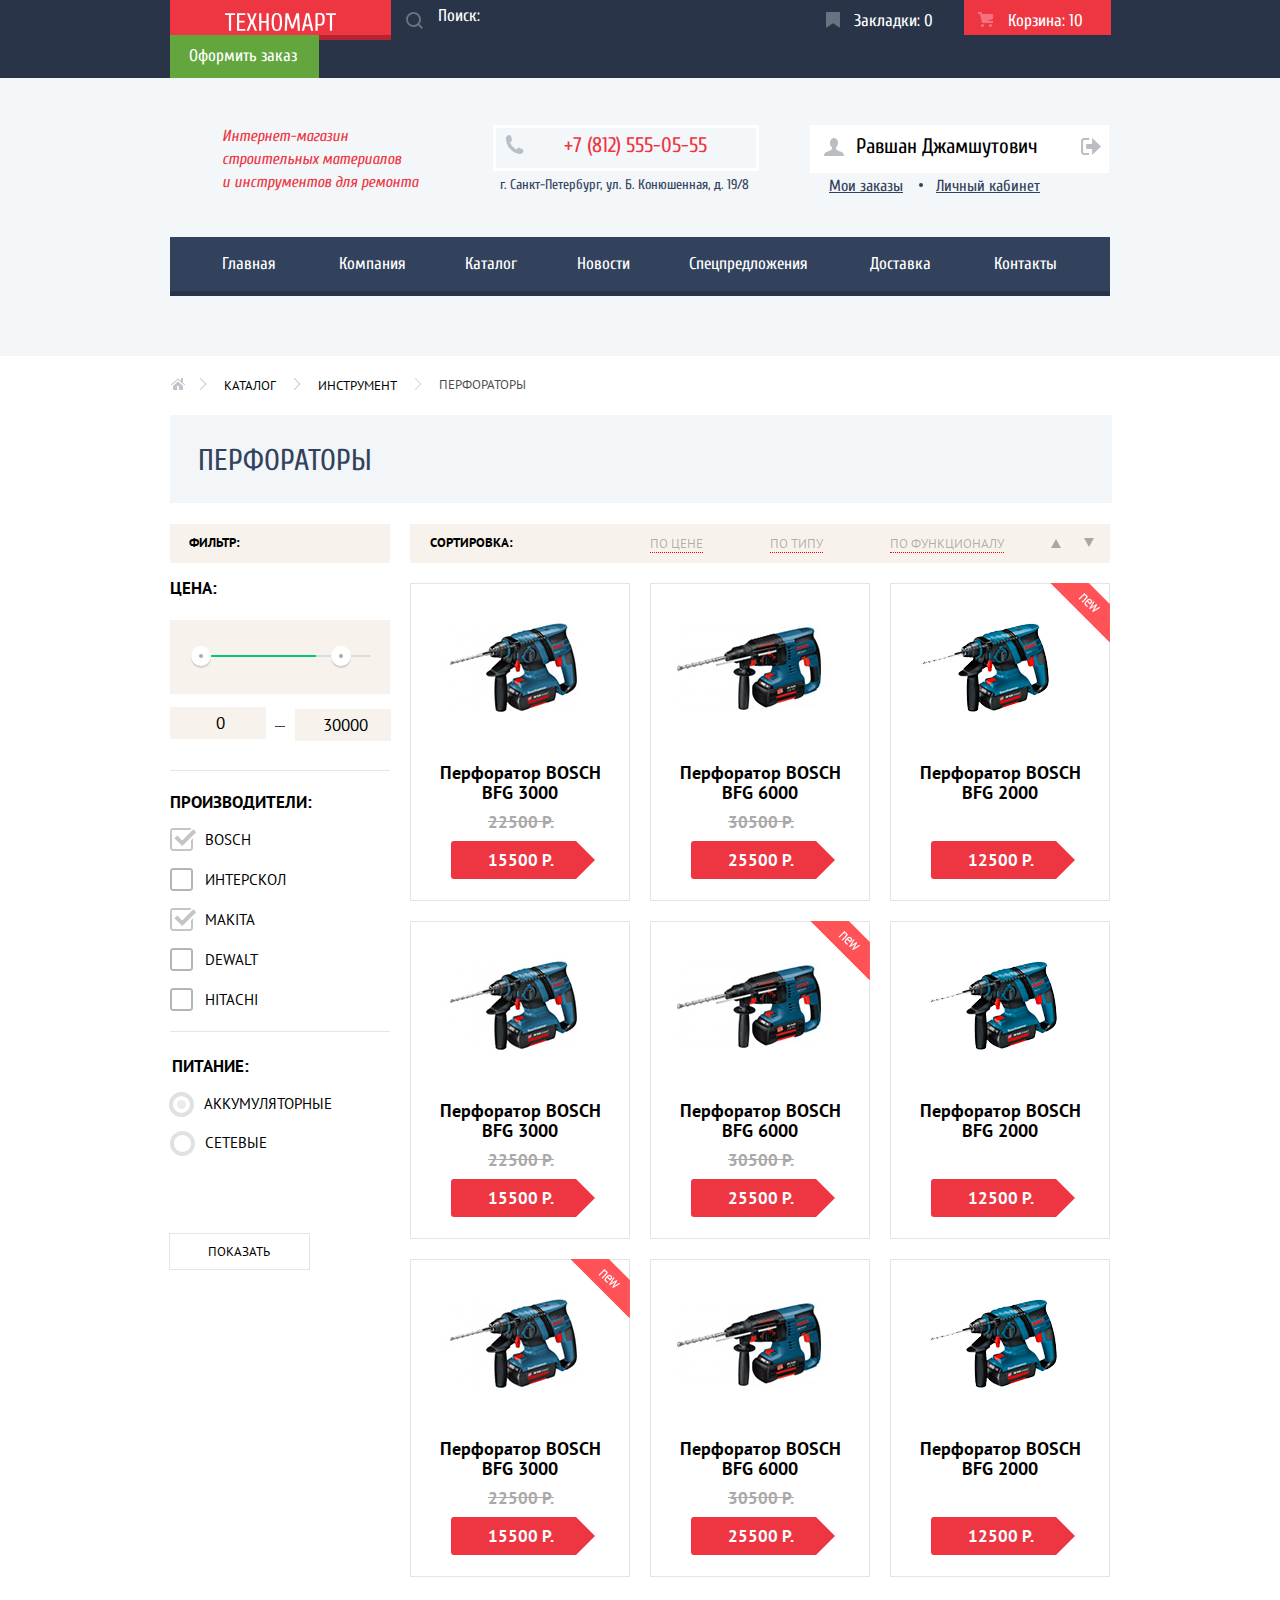
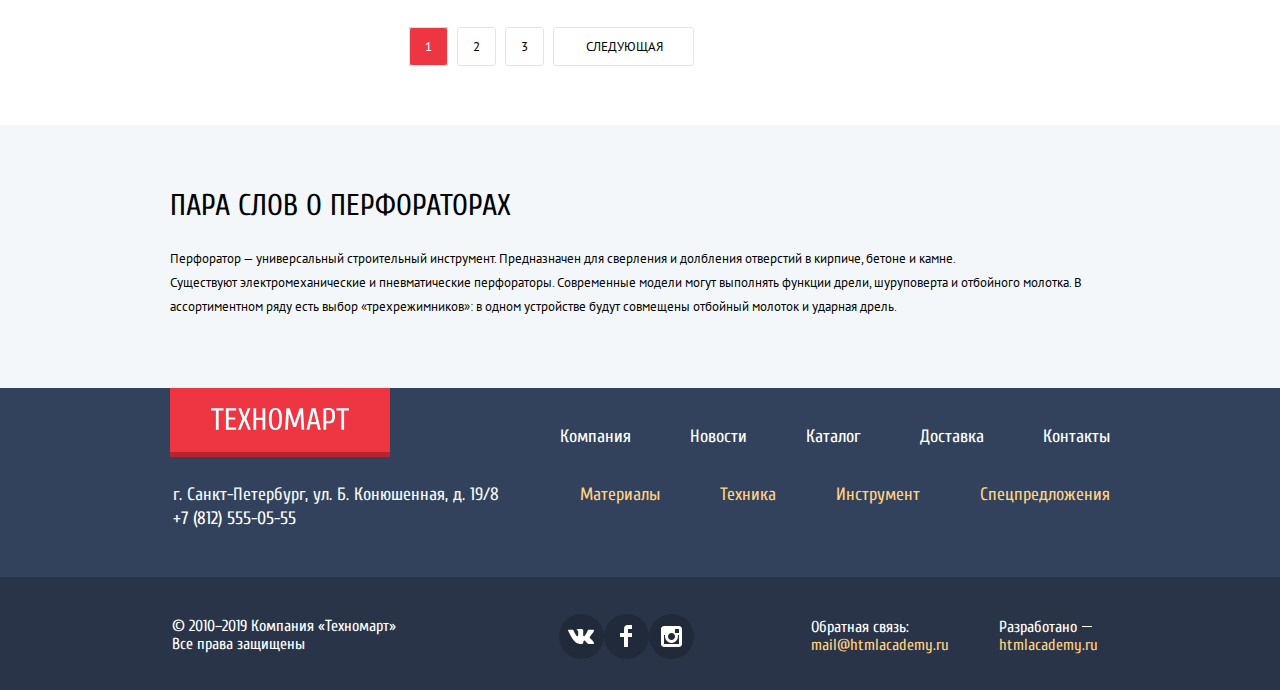
==== commit 829daf36: "Восстановление" ====
--- a/catalog.html
+++ b/catalog.html
@@ -5,7 +5,7 @@
 	<title>Техномарт</title>
 	<link href="https://fonts.googleapis.com/css?family=Cuprum:400,400i,700%7cPT+Sans:400,400i,700&amp;subset=cyrillic" rel="stylesheet">
 	<link rel="stylesheet" href="css/normalize.css">
-	<link rel="stylesheet" href="css/style.css">
+	<link rel="stylesheet" href="css/style.min.css">
 </head>
 <body>
   <header class="main-header">
@@ -72,7 +72,7 @@
 					<ul class="site-navigation-top">
 						<li class="navigation-top-index"><a href="index.html">Главная</a></li>
 						<li class="navigation-top-company"><a href="company.html">Компания</a></li>
-						<li class="navigation-top-catalogue"><a href="catalogue.html">Каталог</a></li>
+						<li class="navigation-top-catalogue"><a href="catalog.html">Каталог</a></li>
 						<li class="navigation-top-news"><a href="news.html">Новости</a></li>
 						<li class="navigation-top-special-offer"><a href="Special-offer.html">Спецпредложения</a></li>
 						<li class="navigation-top-delivery"><a href="delivery.html">Доставка</a></li>
@@ -86,7 +86,7 @@
 	<section class="list-of-pages">
 	  <ul class="breadcrumbs">
 			<li>
-				<a href="catalogue.html">
+				<a href="catalog.html">
 					Каталог
 				</a>	
 			</li>
@@ -191,8 +191,8 @@
 							<label class="label-checkbox" for="DEWALT-field">
 								<input class="visually-hidden filter-input filter-input-checkbox" type="checkbox" name="DEWALT" id="DEWALT-field">
 								<span class="checkbox-indicator"></span>
-							</li>
 								DEWALT
+						</li>		
 						</label>
 						<li class="filter-option">	
 							<label class="label-checkbox" for="HITACHI-field">
@@ -234,7 +234,7 @@
 		
 		<div class="popular-drills-container">				
 		  <ul class="popular-perforators">
-			  <li class="popular-drills-item">
+			  <li class="popular-drills-item" tabindex="1">
 					<div class="popular-drills-modal">
 						<a class="item-basket" href="basket.html">
 							Купить
@@ -392,7 +392,7 @@
 			<ul class="site-navigation-bottom-1">
 				<li><a class="menu-company-bottom" href="company.html">Компания</a></li>
 				<li><a class="menu-company-bottom" href="news.html">Новости</a></li>
-				<li><a class="menu-company-bottom" href="catalogue.html">Каталог</a></li>
+				<li><a class="menu-company-bottom" href="catalog.html">Каталог</a></li>
 				<li><a class="menu-company-bottom" href="delivery.html">Доставка</a></li>
 				<li><a class="menu-company-bottom" href="contacts.html">Контакты</a></li>
 			</ul>
--- a/css/style.min.css
+++ b/css/style.min.css
@@ -0,0 +1 @@
+body{margin:0;font-family:"Cuprum",Arial,sans-serif;font-size:17px;line-height:17px;font-weight:400;color:#000;min-width:960px}a{text-decoration:none}img{max-width:100%;height:auto}.visually-hidden{position:absolute;width:1px;height:1px;margin:-1px;border:0;padding:0;white-space:nowrap;-webkit-clip-path:inset(100%);clip-path:inset(100%);clip:rect(0 0 0 0);overflow:hidden}.main-navigation-wrapper{background-color:#f4f7f9}.main-header-logo{background-color:#ee3643;-webkit-box-shadow:0 5px 0 0 #b62430;box-shadow:0 5px 0 0 #b62430;padding:13px 55px 0}.main-header-logo:focus,.main-header-logo:hover{background-color:#ca2c37}.main-header-logo:active{background-color:#ba2732}.site-navigation-top-wrapper{width:940px;padding:0 10px;margin:0 auto}.site-navigation-top{display:-webkit-box;display:-ms-flexbox;display:flex;-ms-flex-wrap:wrap;flex-wrap:wrap;padding:0;background-color:#32425c;margin:0 0 60px;-webkit-box-shadow:inset 0 -5px 0 0 #293449;box-shadow:inset 0 -5px 0 0 #293449}.site-navigation-top a{display:block;padding:18px 30px 24px}.site-navigation-top li:last-child{margin-right:5px}.navigation-top-index{margin-left:22px}.navigation-top-company{margin-left:3px}.navigation-top-catalogue{margin-left:-1px}.navigation-top-news{margin-left:0}.navigation-top-special-offer{margin-left:-1px}.navigation-top-delivery{margin-left:2px}.navigation-top-contacts{margin-left:3px}.site-navigation-top a:focus,.site-navigation-top a:hover{background-color:#212a3a}.site-navigation-top a:active{background-color:#1d2739;opacity:.5}.site-navigation-top li{-webkit-box-shadow:inset 0 -5px 0 0 #293449;box-shadow:inset 0 -5px 0 0 #293449;background-color:#32425c}.user-navigation-top-container{width:100%;background-color:#293449;margin-bottom:47px;height:100%}.user-navigation-top{display:-webkit-box;display:-ms-flexbox;display:flex;-ms-flex-wrap:wrap;flex-wrap:wrap;width:941px;margin:0 auto;padding:0 10px}.search-user{-webkit-box-sizing:border-box;box-sizing:border-box;display:block;height:100%;border:0;padding:6px 60px 10px 47px;font-size:17px;font-family:"Cuprum",Arial,sans-serif;background-color:#293449}.search-user::-webkit-input-placeholder{font-size:17px;font-family:"Cuprum",Arial,sans-serif;color:#fff}.search-user:-ms-input-placeholder,.search-user::-ms-input-placeholder{font-size:17px;font-family:"Cuprum",Arial,sans-serif;color:#fff}.search-user::placeholder{font-size:17px;font-family:"Cuprum",Arial,sans-serif;color:#fff}.search-form{position:relative;margin-right:auto;-webkit-box-flex:1;-ms-flex-positive:1;flex-grow:1;width:266px}.search-icon{position:absolute;left:15px;top:12px;width:17px;height:17px;fill:#fff;opacity:.3}.search-user:hover{background-color:#212a3a}.search-user:focus::-webkit-input-placeholder{color:#000}.search-user:focus:-ms-input-placeholder,.search-user:focus::-ms-input-placeholder{color:#000}.search-user:focus::placeholder{color:#000}.search-user:hover+.search-icon{opacity:1}.search-user:focus+.search-icon{fill:#ee3643;opacity:1}.search-user:focus::-webkit-input-placeholder{display:none}.search-user:focus:-ms-input-placeholder,.search-user:focus::-ms-input-placeholder{display:none}.search-user:focus::placeholder{display:none}.main-navigation,.user-navigation-bot{display:-webkit-box;display:-ms-flexbox;display:flex}.main-navigation{-webkit-box-orient:vertical;-webkit-box-direction:normal;-ms-flex-direction:column;flex-direction:column;font-size:17px;line-height:17px;margin:0 auto}.user-navigation-bot{-ms-flex-wrap:wrap;flex-wrap:wrap;padding:0;margin:0 0 0 auto}.user-navigation-bot li{margin-top:11px}.user-navigation-bot a{color:#000;font-size:21px;line-height:21px;background-color:#fff;-webkit-box-sizing:border-box;box-sizing:border-box}.login-link{position:relative;padding:9px 26px 13px 45px}.login-link::before,.user::before{content:"";position:absolute;left:13px;top:12px;width:24px;height:21px;background-image:url(../img/icon-login.svg);background-repeat:no-repeat;opacity:.3}.register-link{padding:9px 25px 13px}.user-navigation-bot .register-link{margin-left:8px}.services ul,.site-navigation-top,.user-navigation-bot,.user-navigation-top{list-style:none}.site-navigation-top a,.user-navigation-top a{color:#fff}.user-card{margin-left:51px;display:flex;width:300px;flex-wrap:wrap}.user:active{color:rgba(0,0,0,.3)}.user{font-size:21px;color:#000;position:relative;padding:13px 20px 15px 46px;background-color:#fff;width:253px;box-sizing:border-box;display:block}.user::before{top:13px;left:14px;width:30px;height:30px;background-image:url(../img/icon-user.svg);fill:#1d2739}.deauthorization-icon:focus,.deauthorization-icon:hover,.user:focus::before,.user:hover::before{opacity:1}.deauthorization-icon:active,.user:active::before{opacity:.3}.deauthorization{position:relative;padding:14px 28px 12px 18px;background-color:#fff;width:42px;display:block;box-sizing:border-box}.deauthorization-icon{position:absolute;top:13px;left:17px;width:21px;height:17px;opacity:.3}.customer-card{position:relative;list-style:none;display:-webkit-box;display:-ms-flexbox;display:flex;padding:0;margin:4px 0 0}.my-order{margin-left:19px}.personal-account{padding-left:33px}.filters-wrapper{background-color:#f7f3ec;width:220px}.customer-card::before{content:"";position:absolute;top:6px;left:109px;width:4px;height:4px;background-color:#32425c;border-radius:50%}.customer-card a{font-size:16px;line-height:18px;color:#32425c;text-decoration:underline}.customer-card a:focus,.customer-card a:hover{color:#ee3643}.customer-card a:active{color:rgba(50,66,92,.3)}.search-user:focus{background-color:#fff}.bookmark{position:relative;padding:12px 35px 0 44px}.bookmark::before{content:"";position:absolute;left:18px;top:12px;width:15px;height:17px;background-image:url(../img/icon-bookmark.svg);background-repeat:no-repeat;opacity:.3}.bookmark:focus,.bookmark:hover{background-color:#212a3a}.basket-catalog:focus::before,.basket-catalog:hover::before,.basket:focus::before,.basket:hover::before,.bookmark:focus::before,.bookmark:hover::before{opacity:1;-webkit-transition:300ms;-o-transition:300ms;transition:300ms}.bookmark:active{background-color:#161d29;opacity:.5}.basket{position:relative;padding:12px 31px 0 44px}.basket::before{content:"";position:absolute;left:13px;top:12px;width:15px;height:17px;background-image:url(../img/icon-cart.svg);background-repeat:no-repeat;opacity:.3}.basket:focus,.basket:hover{background-color:#212a3a}.basket:active{background-color:#161d29;opacity:.5}.basket-catalog{position:relative;padding:12px 28px 0 44px}.basket-catalog::before{content:"";position:absolute;left:14px;top:12px;width:15px;height:17px;background-image:url(../img/icon-cart.svg);background-repeat:no-repeat;opacity:.3}.basket-catalog:focus,.basket-catalog:hover{background-color:#212a3a}.basket-catalog:active{background-color:#161d29;opacity:.5}.basket-catalog--full{background-color:#ee3643}.place-your-order{background-color:#63a63e;padding:12px 22px 14px 19px}.place-your-order:focus,.place-your-order:hover{background-color:#5fbb2d}.place-your-order:active{background-color:#518534}.site-navigation-midle{display:-webkit-box;display:-ms-flexbox;display:flex;width:940px;padding:0 10px;margin:0 auto 40px}.user-navigation-bot a:focus,.user-navigation-bot a:hover{color:#ee3643}.user-navigation-bot a:active{color:#b2b2b2}.login-link:focus::before,.login-link:hover::before{opacity:1}.login-link:active::before{opacity:.3}.main-title,.phone{color:#ee3643;margin:0}.main-title{font-style:italic;width:200px;font-weight:400;padding-left:52px;font-size:16px;line-height:23px}.phone{position:relative;display:block;font-size:21px;line-height:21px;border:3px solid #fff;padding:7px 0 12px 68px}.phone::before{content:"";position:absolute;top:6px;left:8px;width:20px;height:20px;background-image:url(../img/icon-phone.svg);background-repeat:no-repeat;background-position:center}.contacts{width:266px;margin-left:71px}.location{font-size:14px;line-height:24px;color:#32425c;margin:0;padding-top:2px;padding-left:7px}.perforators-wrapper,.product-filters{display:-webkit-box;display:-ms-flexbox;display:flex;width:940px;padding:0 10px;margin:0 auto 21px}.product-filters{-ms-flex-wrap:wrap;flex-wrap:wrap;margin:0 auto 20px}.perforators{font-size:30px;color:#32425c;font-weight:400;line-height:30px;padding:31px 740px 27px 28px;margin:0;background-color:#f2f6f8;text-transform:uppercase}.product-category{width:180px;margin:0;padding-left:23px;padding-top:20px;font-size:24px;line-height:30px}.all-events,.construction,.every-taste{-webkit-box-sizing:border-box;box-sizing:border-box;display:block;width:140px;text-transform:uppercase;border-radius:3px;padding:9px 30px 10px 31px;background:rgba(2,8,10,.1)}.all-events,.every-taste{padding:9px 27px 10px 25px}.all-events{padding:10px 25px 11px 28px}.all-events:focus,.all-events:hover,.construction:focus,.construction:hover,.every-taste:focus,.every-taste:hover{background:rgba(2,8,10,.2)}.all-events:active,.construction:active,.every-taste:active{background:rgba(2,8,10,.3)}.product-category-list{-webkit-box-sizing:border-box;box-sizing:border-box;display:-webkit-box;display:-ms-flexbox;display:flex;-ms-flex-wrap:wrap;flex-wrap:wrap;-webkit-box-pack:justify;-ms-flex-pack:justify;justify-content:space-between;line-height:30px;color:#fff;width:960px;padding:0 10px;list-style:none;margin:60px auto 28px}.product-category-list .materials{background-color:#ffbf47}.product-category-list .feature-item-device,.product-category-list .feature-item-technic,.product-category-list .materials{position:relative;-webkit-box-sizing:border-box;box-sizing:border-box;min-width:300px;margin-bottom:20px}.product-category-list .feature-item-device{padding-bottom:18px;background-color:#3bbce3}.product-category-list .feature-item-technic{background-color:#dc91d8}.product-category-list .materials::after{content:"";position:absolute;top:30px;left:213px;width:45px;height:67px;background-image:url(../img/icon-1.svg);background-repeat:no-repeat}.product-category-list .feature-item-device::after,.product-category-list .feature-item-technic::after{content:"";position:absolute;top:32px;left:197px;width:75px;height:67px;background-image:url(../img/icon-2.svg);background-repeat:no-repeat}.product-category-list .feature-item-technic::after{top:31px;left:190px;width:80px;height:65px;background-image:url(../img/icon-3.svg)}.product-category-list .materials{background-image:url(../img/new-flag.png);background-repeat:no-repeat;background-position:240px 0}.product-category-list a{font-size:14px;line-height:18px;color:#fff}.all-events-wrapper,.construction-wrapper{padding-left:22px;padding-top:13px}.every-taste-wrapper{padding-left:24px;padding-top:13px}.feature-item-slider{position:relative}.slider-switch{position:absolute;top:50%;display:-webkit-box;display:-ms-flexbox;display:flex;-ms-flex-wrap:wrap;flex-wrap:wrap;width:100%;margin:-20px 0 0;padding:0;list-style:none}.slider-switch-left{margin-right:auto;margin-left:26px;margin-top:-11px}.slider-switch-right{margin-left:auto;margin-right:21px;margin-top:-11px}.galery-button{width:22px;height:40px}.slider-controls{display:-webkit-box;display:-ms-flexbox;display:flex;position:absolute;width:100px;left:286px;bottom:48px;padding:0}.slider-controls li{list-style:none;margin-left:10px}.active-button,.passive-button{background-color:#fff;border:0;width:9px;height:9px;border-radius:50%;cursor:pointer;padding:0}.passive-button{background-color:#ee3643;border:2px solid #fff;width:10px;height:10px}.button{background:0 0;border:0;padding:0}.feature-item-slider-item{position:relative;-webkit-box-sizing:border-box;box-sizing:border-box;min-width:620px;display:none;padding-bottom:27px;background-repeat:no-repeat}.feature-item-slider-item:nth-child(1){background-image:url(../img/layer-99.jpg)}.feature-item-slider-item:nth-child(2){background-image:url(../img/layer-99-2.jpg)}.feature-item-slider-list{position:relative;margin:0;padding:0;list-style:none;background-color:#bfb9af}.feature-item-slider-item--activ{display:block}.feature-item-slider-item h3{text-transform:uppercase;margin:0;font-size:36px;line-height:36px;padding-top:21px;padding-left:24px}.feature-item-slider-item p{font-size:18px;line-height:24px;padding-top:4px;padding-left:24px;margin:0 0 124px}.feature-item-slider-item .open-directory{text-transform:uppercase;font-size:14px;line-height:18px;padding:11px 48px;background-color:#ee3643;border-radius:5px;margin-left:27px;min-width:150px}.feature-item-slider-item a:focus,.feature-item-slider-item a:hover{background-color:#ca2c37}.feature-item-slider-item a:active{background-color:#ba2732}.feature-item-sale{width:300px}.information-sale{-webkit-box-sizing:border-box;box-sizing:border-box;margin:0;padding:0;list-style:none}.information{font-size:24px;line-height:1.25;color:#fff;background:#32425c}.information-sale h3{width:160px;margin:0;padding-top:20px;padding-left:22px;font-size:24px;line-height:30px}.information-sale-50,.shipment-item{position:relative;margin-bottom:20px}.information-sale-50::after,.shipment-item::after{content:"";position:absolute;top:25px;left:195px;width:61px;height:74px;background-image:url(../img/icon-4.svg);background-repeat:no-repeat}.shipment-item::after{top:30px;left:190px;width:80px;height:75px;background-image:url(../img/icon-5.svg)}.information-sale .shipment-item{padding-bottom:27px}.sale-50,.shipment{text-transform:uppercase;border-radius:3px;background:rgba(2,8,10,.1)}.sale-50{-webkit-box-sizing:border-box;box-sizing:border-box;display:block;width:140px;padding:11px 24px}.shipment{padding:11px 37px}.sale-50-wrapper,.shipment-wrapper{padding-top:15px;padding-left:23px}.information-sale .information-sale-50{-webkit-box-sizing:border-box;box-sizing:border-box;min-width:300px;background-color:#8ed78f;padding-bottom:20px;margin-bottom:21px}.information-sale .shipment-item{-webkit-box-sizing:border-box;box-sizing:border-box;min-width:300px;background-color:#ffc047}.information-sale a{color:#fff;font-size:14px;line-height:18px}.information-sale a:focus,.information-sale a:hover{background:rgba(2,8,10,.2)}.information-sale a:active{background:rgba(2,8,10,.3)}.product-catalog-content p{width:94px;height:30px;font-size:36px;line-height:1;color:#fff}.product-catalog-content a,.product-catalog-content b{width:143px;height:18px;font-size:24px;line-height:1.33;color:#fff}.product-catalog{background:#32425c}.product-catalog-content a{height:14px;font-size:18px;background-color:#ee3643}.all-popular-product:focus,.all-popular-product:hover,.product-catalog-content a:focus,.product-catalog-content a:hover{background-color:#ca2c37}.all-popular-product:active,.product-catalog-content a:active{background-color:#ba2732}.popular-product-container,.popular-product-item{width:940px;padding:0 10px;margin:0 auto 20px}.popular-product-item{list-style:none;-webkit-box-sizing:border-box;box-sizing:border-box;padding:0;display:-webkit-box;display:-ms-flexbox;display:flex;-webkit-box-pack:justify;-ms-flex-pack:justify;justify-content:space-between;background-color:#f9f5f0}.popular-product-list{font-size:30px;line-height:30px;font-weight:400;color:#32425c;margin:0;text-transform:uppercase;padding:34px 0 28px 28px}.all-popular-product{display:block;-webkit-box-sizing:border-box;box-sizing:border-box;font-size:14px;line-height:18px;color:#fff;background-color:#ee3643;text-transform:uppercase;width:253px;padding:11px 54px;border-radius:5px}.popular-product-item li:nth-child(2){margin-top:28px;margin-right:23px}.popular-drills-container-catalog{width:940px;padding:0 10px;margin:0 auto}.popular-drills-container a{display:block;width:129px;margin:0 auto 7px;padding:7px 0;background-color:#63a63e;border:3px solid #63a63e;border-bottom-color:#367315;border-radius:3px;color:#fff;font-size:14px;font-weight:400;font-family:"Cuprum",Arial,sans-serif;line-height:18px;text-decoration:none;text-transform:uppercase}.popular-drills-item .popular-drills-modal{display:none}.popular-drills-item:focus .popular-drills-modal,.popular-drills-item:hover .popular-drills-modal{display:block}.popular-drills-item:focus,.popular-drills-item:hover{-webkit-box-shadow:0 10px 25px 0 rgba(41,52,73,.5);box-shadow:0 10px 25px 0 rgba(41,52,73,.5)}.item-basket:focus,.item-basket:hover{background-color:#5fbb2d}.item-basket:active{background-color:#518534}.bookmarks{position:relative;padding:12px 30px 0 49px}.bookmarks:focus,.bookmarks:hover{background-color:#212a3a}.bookmarks-catalog:focus::before,.bookmarks-catalog:hover::before,.bookmarks:focus::before,.bookmarks:hover::before{opacity:1;-webkit-transition:300ms;-o-transition:300ms;transition:300ms}.bookmarks:active{background-color:#161d29;opacity:.5}.bookmarks:focus,.bookmarks:hover{border-color:#32425c}.bookmarks-catalog{position:relative;padding:12px 31px 0 49px}.bookmarks-catalog::before{content:"";position:absolute;left:21px;top:12px;width:15px;height:17px;background-image:url(../img/icon-bookmark.svg);background-repeat:no-repeat;opacity:.3}.bookmarks-catalog:focus,.bookmarks-catalog:hover{background-color:#212a3a}.bookmarks-catalog:active{background-color:#161d29;opacity:.5}.bookmarks-catalog:focus,.bookmarks-catalog:hover{border-color:#32425c}.popular-drills-modal .bookmarks{color:#32425c;background:#fff}.popular-drills li,.popular-drills-modal,.popular-perforators li{width:218px;-webkit-transition:400ms;-o-transition:400ms;transition:400ms}.popular-drills li,.popular-perforators li{display:-webkit-box;display:-ms-flexbox;display:flex;-webkit-box-orient:vertical;-webkit-box-direction:normal;-ms-flex-direction:column;flex-direction:column;background-color:#fff;border:1px solid #e5e5e5;text-align:center;margin-bottom:20px;margin-right:20px;position:relative}.popular-drills-modal{position:absolute;top:0;left:0;height:80px;padding:40px 0;z-index:10;background-color:rgba(255,255,255,.9)}.popular-drills li:nth-child(4n),.popular-perforators li:nth-child(3n){margin-right:0}.popular-drills,.popular-perforators{display:-webkit-box;display:-ms-flexbox;display:flex;-ms-flex-wrap:wrap;flex-wrap:wrap;padding:0;margin:0;list-style:none}.popular-perforators{width:700px;margin:0 0 0 20px}.popular-drills h3,.popular-perforators h3{font-family:"PT Sans",Arial,sans-serif;font-size:18px;line-height:20px;color:#000;padding:9px 25px 0;margin:0 0 auto}.popular-drills h3{min-height:40px;padding:9px 25px}.old-price,.old-price-perforators{font-family:"PT Sans",Arial,sans-serif;font-weight:700;font-size:17px;line-height:18px;color:#a9a9a9;margin:1px 0 0;text-decoration:line-through}.old-price-perforators{margin:10px 0 0 2px}.dril-bosch-2000{margin-left:8px}.new-price,.new-price-perforators{position:relative;font-family:"PT Sans",Arial,sans-serif;font-weight:700;font-size:17px;line-height:18px;color:#fff;width:80px;padding:10px 30px;margin:10px auto 21px 40px;background:#ee3643;border-radius:3px}.new-price-perforators::after,.new-price::after{content:"";position:absolute;top:0;right:-23px;width:0;height:0;border:19px solid #fff;border-left-color:#ee3643}.perforator-2000{margin-left:8px}.popular-drills-item .flag{position:absolute;top:-1px;right:-1px;width:60px;height:60px;text-indent:-1000px;overflow:hidden;z-index:20}.popular-drills-item .flag-new{background:url(../img/new-flag.png);background-repeat:no-repeat;background-position:0 0}.bfg-2000{text-indent:-9999px}.popular-manufacturer-item{list-style:none;display:-webkit-box;display:-ms-flexbox;display:flex;background-color:#f9f5f0;width:940px;padding:0 10px;-webkit-box-sizing:border-box;box-sizing:border-box;margin:0 auto 16px}.popular-manufacturer-list{font-size:30px;line-height:30px;font-weight:400;color:#32425c;margin:0;text-transform:uppercase;padding:32px 0 33px 18px}.popular-manufacturer-item a{display:block;-webkit-box-sizing:border-box;box-sizing:border-box;width:254px;font-size:14px;line-height:18px;color:#fff;background-color:#ee3643;text-transform:uppercase;padding:11px 68px 11px 70px;border-radius:5px}.popular-manufacturer-item a:focus,.popular-manufacturer-item a:hover{background-color:#ca2c37}.popular-manufacturer-item a:active{background-color:#ba2732}.popular-manufacturer-item li:nth-child(2){margin-top:25px;margin-left:268px}.list-popular-manufacturer-container{width:940px;padding:0 10px;-webkit-box-sizing:content-box;box-sizing:content-box;margin:0 auto}.list-popular-manufacturer{list-style:none;margin:0;padding:0;display:-webkit-box;display:-ms-flexbox;display:flex;-ms-flex-wrap:wrap;flex-wrap:wrap}.list-popular-manufacturer li{width:220px;min-height:145px;background-color:#fff;border:1px solid #e5e5e5;margin-bottom:20px;margin-right:20px;-webkit-box-sizing:border-box;box-sizing:border-box;-webkit-transition:400ms;-o-transition:400ms;transition:400ms}.list-popular-manufacturer li:nth-child(4n){margin-right:0}.list-popular-manufacturer li:focus,.list-popular-manufacturer li:hover{background-color:#fff;border:1px solid #e5e5e5;-webkit-box-shadow:0 10px 25px 0 rgba(41,52,73,.5);box-shadow:0 10px 25px 0 rgba(41,52,73,.5)}.list-popular-manufacturer li:active{background-color:#fff;border:1px solid #e5e5e5;-webkit-box-shadow:0 4px 10px 0 rgba(41,52,73,.5);box-shadow:0 4px 10px 0 rgba(41,52,73,.5);opacity:.3}.bosch,.dewalt,.interskol,.makita{display:block;text-align:center;padding-top:52px}.dewalt,.interskol,.makita{padding-top:49px}.dewalt,.interskol{padding-top:47px}.interskol{padding-top:20px}.hitachi{padding-top:57px;padding-left:27px}.aeg,.hitachi,.lg{display:block}.lg{padding-left:47px;padding-top:34px}.aeg{text-align:center;padding-top:22px}.metabo{display:block;padding-top:33px;padding-left:10px}.services,.services-container{background-color:#f4f7f9}.services-container{margin-top:65px;padding-bottom:12px}.services-container-1{width:940px;margin:0 auto;padding:65px 10px 0}.services-container-item{margin:0;padding:0}.services-container-item p{padding-top:26px;max-width:400px;margin:0 0 0 1px}.services h3{color:#000;font-size:30px;line-height:30px;font-weight:400;margin:0}.services-container-item-description{font-family:"PT Sans",Arial,sans-serif;color:#000;font-size:13px;line-height:24px;-webkit-box-sizing:border-box;box-sizing:border-box}.service-list,.service-list-container{display:-webkit-box;display:-ms-flexbox;display:flex;padding:0;margin:0 0 0 80px}.service-list-container{width:940px;padding:0 10px;margin:42px auto 0}.service-list-buttons{padding:0;margin:0}.delivery-item{width:600px;background-image:url(../img/layer-136.png);background-repeat:no-repeat;background-position:155px 50px;min-height:300px;padding-bottom:15px;display:none}.credit{display:none}.guarantee-item-description{margin:0;padding-top:25px}.credit a,.guarantee div,.services h3{text-transform:uppercase}.guarantee{width:700px;background-image:url(../img/layer-137.png);background-repeat:no-repeat;background-position:231px 23px;min-height:300px}.credit-item-description{margin:0;padding-top:24px;padding-bottom:30px}.credit{width:700px;background-image:url(../img/layer-138.png);background-repeat:no-repeat;background-position:156px 20px;min-height:300px}.credit a{font-size:14px;line-height:18px;color:#fff;padding:10px 44px;background-color:#ff5357;border-radius:5px}.credit a:focus,.credit a:hover{background-color:#ca2c37}.credit a:active{background-color:#ba2732}.delivery-item div{text-transform:uppercase;padding-bottom:25px;margin-top:25px;margin-left:3px}.delivery-item p{margin:0}.service-list-buttons{position:relative;margin-top:26px}.credit-item-description,.delivery-item-description,.guarantee-item-description{font-family:"PT Sans",Arial,sans-serif;color:#000;font-size:13px;line-height:24px;padding-left:3px;max-width:274px}.credit-item-description,.guarantee-item-description{max-width:378px}.credit-item-description{max-width:274px}.service-list-buttons::before{content:"";position:absolute;display:block;top:-42px;left:229px;width:15px;height:290px;background-image:url(../img/layer-118-copy.png);background-repeat:no-repeat}.active-delivery,.credit-bottom,.guarantee-bottom{font-size:21px;line-height:30px;background-color:#32425c;padding:15px 140px 16px 23px;-webkit-box-shadow:0 1px 0 #293449,inset 0 1px 0 #405069;box-shadow:0 1px 0 #293449,inset 0 1px 0 #405069;cursor:pointer}.active-delivery,.guarantee-bottom{padding:15px 140px 16px 24px}.active-delivery{padding:15px 140px 16px 23px}.active-delivery:focus,.active-delivery:hover,.credit-bottom:focus,.credit-bottom:hover,.guarantee-bottom:focus,.guarantee-bottom:hover{background-color:#293449}.active-delivery-item,.credit-bottom-item,.guarantee-bottom-item{color:#fff}.active-delivery:active .active-delivery-item,.credit-bottom:active .credit-bottom-item,.guarantee-bottom:active .guarantee-bottom-item{background-color:#fff;color:#32425c;-webkit-box-shadow:0 1px 0 #fff,inset 0 1px 0 #fff;box-shadow:0 1px 0 #fff,inset 0 1px 0 #fff}.active-delivery:active,.credit-bottom:active,.guarantee-bottom:active{background-color:#fff;-webkit-box-shadow:0 1px 0 #fff,inset 0 1px 0 #fff;box-shadow:0 1px 0 #fff,inset 0 1px 0 #fff}.service-list-buttons a{color:#fff;width:220px}.service-list-buttons a:active{color:#32425c}.service-list-tittle{font-size:36px;line-height:36px;color:#32425c;text-transform:uppercase;margin-top:26px}.about-company{min-width:540px}.about-company-container{display:-webkit-box;display:-ms-flexbox;display:flex;width:940px;padding:0 10px;margin:0 auto 96px}.about-company-item{font-size:13px;font-family:"PT Sans",Arial,sans-serif;margin:0;line-height:24px;-webkit-box-sizing:border-box;box-sizing:border-box;padding-bottom:35px}.about-delivery{width:400px}.about-company p{font-size:13px;font-family:"PT Sans",Arial,sans-serif;line-height:24px;padding-bottom:25px;margin:0 0 0 2px}.about-company h5{font-size:30px;color:#000;text-transform:uppercase;font-weight:400;margin:0;padding-top:82px;padding-bottom:34px}.list-cargo{margin:0}.list-cargo li{position:relative;list-style:none;font-size:18px;line-height:20px;margin:0;padding:0}.list-cargo li::before{content:"";position:absolute;left:-36px;top:8px;width:25px;height:2px;background-color:#ee3643}.list-cargo li:nth-child(1),.list-cargo li:nth-child(2),.list-cargo li:nth-child(3){padding-bottom:23px;margin-top:-4px;margin-left:-4px}.list-cargo li:nth-child(3){padding-bottom:47px}.about-company a{font-size:14px;color:#fff;background-color:#ee3643;text-transform:uppercase;padding:11px 40px 10px;border-radius:5px}.about-company a:focus,.about-company a:hover{background-color:#ca2c37}.about-company a:active{background-color:#ba2732}.location-map{padding-left:100px}.contacts-batton,.location-map h2{text-transform:uppercase;width:300px}.location-map h2{font-weight:400;margin:0;padding-top:82px;padding-bottom:34px;font-size:30px}.location-map .contacts-down{font-size:13px;line-height:24px;font-family:"PT Sans",Arial,sans-serif;width:200px}.contacts-batton{font-size:14px;color:#fff;background-color:#ee3643;padding:11px 60px 10px 62px;border-radius:5px}.location-map img{margin-bottom:47px;background-color:#ede9e1}.contacts-batton:focus,.contacts-batton:hover{background-color:#ca2c37}.contacts-batton:active{background-color:#ba2732}.location-map p{margin:0;padding-bottom:31px}.min-map:focus,.min-map:hover{opacity:.8}.min-map:active{opacity:.5}.footer-navigation-bottom{display:-webkit-box;display:-ms-flexbox;display:flex;margin:0 auto;width:940px;padding:0 10px}.main-footer .site-navigation-bottom-1{display:-webkit-box;display:-ms-flexbox;display:flex;-ms-flex-wrap:wrap;flex-wrap:wrap;list-style:none;padding:0;margin:40px 0 0 auto}.main-footer{background-color:#32425c}.logo-footer{background-color:#ee3643;-webkit-box-shadow:0 5px 0 0 #b62430;box-shadow:0 5px 0 0 #b62430;padding:20px 41px 22px}.logo-footer:focus,.logo-footer:hover{background-color:#ca2c37}.logo-footer:active{background-color:#ba2732}.menu-company-bottom{width:100%;margin-left:59px;color:#fff}.site-navigation-bottom-1 li{font-size:18px;color:#f3f7f9}.site-navigation-bottom-1 li:nth-child(1),.site-navigation-bottom-2 li:nth-child(1){padding-left:0}.main-footer-bottom b:focus,.main-footer-bottom b:hover,.site-navigation-bottom-1 a:focus,.site-navigation-bottom-1 a:hover,.site-navigation-bottom-2 .bottom-menu:focus,.site-navigation-bottom-2 .bottom-menu:hover{text-decoration:underline}.site-navigation-bottom-1 a:active,.site-navigation-bottom-2 .bottom-menu:active{color:rgba(241,245,247,.5);text-decoration:none}.contacts-bottom-container{display:-webkit-box;display:-ms-flexbox;display:flex;width:940px;padding:0 10px;margin:0 auto 50px}.site-navigation-bottom-2{display:-webkit-box;display:-ms-flexbox;display:flex;-ms-flex-wrap:wrap;flex-wrap:wrap;list-style:none;padding:0;margin:31px 0 0 auto}.site-navigation-bottom-2 li{padding-left:60px}.site-navigation-bottom-2 .bottom-menu{color:#ffd180;font-size:18px;line-height:24px}.bottom-menu-materials{margin-left:1px}.contacts-bottom{color:#f3f7f9;font-size:18px;min-width:350px}.contacts-bottom p{padding-top:34px;padding-bottom:7px;margin:0 0 0 3px}.phone-bottom{margin-left:3px;color:#fff}.main-footer-bottom{background-color:#293449}.main-footer-bottom p{color:#fff;font-size:16px;line-height:18px}.mail,.mail-catalog{width:140px;padding:41px 0 36px 116px;margin:0 0 0 auto}.mail-catalog{padding:41px 0 36px}.footer-copyright{position:relative;width:97px;padding:41px 0 36px 53px;margin:0 14px 0 -5px}.footer-copyright::after{content:"";position:absolute;top:49px;left:136px;width:10px;height:1px;background-color:#fff;background-repeat:no-repeat}.footer-social{margin-left:auto;padding-left:31px}.list-footer-social,.social-button{display:-webkit-box;display:-ms-flexbox;display:flex}.list-footer-social{-ms-flex-wrap:wrap;flex-wrap:wrap;margin-top:37px;padding:0;list-style:none;width:137px}.social-button{width:45px;height:45px;-webkit-box-align:center;-ms-flex-align:center;align-items:center;-webkit-box-pack:center;-ms-flex-pack:center;justify-content:center;background-color:#212a3a;border-radius:50%}.social-button:focus,.social-button:hover{background-color:#ee3643}.main-footer-bottom b{color:#ffd180;font-weight:400}.main-footer-bottom b:active{color:#ee3643}.main-footer-bottom-container .button-academy{color:#ffd180}.breadcrumbs a:focus,.breadcrumbs a:hover,.main-footer-bottom-container .button-academy:focus,.main-footer-bottom-container .button-academy:hover{text-decoration:underline}.main-footer-bottom-container .button-academy:active{color:#ee3643}.list-of-pages ul,.main-footer-bottom-container{display:-webkit-box;display:-ms-flexbox;display:flex}.main-footer-bottom-container{width:940px;margin:0 auto;padding:0 10px}.main-footer-bottom-container .all-rights-reserved{max-width:240px;margin-left:2px;margin-top:40px}.list-of-pages ul{list-style:none;margin:0;padding:0 0 0 54px;position:relative}.list-of-pages ul::before{content:"";position:absolute;top:2px;left:0;width:15px;height:15px;background-image:url(../img/icon-home.svg);background-repeat:no-repeat}.list-of-pages{width:940px;padding:0 10px;margin:20px auto}.breadcrumbs{width:60px}.breadcrumbs a,.breadcrumbs-current{font-family:"PT Sans",Arial,sans-serif;font-size:13px;line-height:18px;color:#000}.breadcrumbs li{position:relative;margin-right:42px;text-transform:uppercase}.breadcrumbs li::before,.max-price::before{content:"";position:absolute;width:10px;background-repeat:no-repeat}.breadcrumbs li::before{background-image:url(../img/icon-right-small.svg);top:2px;left:-25px;height:15px}.breadcrumbs-current{width:53px;opacity:.7}.manufacturers-list-container{display:-webkit-box;display:-ms-flexbox;display:flex;width:940px;padding:0 10px;margin:0 auto;-webkit-box-pack:justify;-ms-flex-pack:justify;justify-content:space-between}.manufacturers-list-container legend{font-family:"PT Sans",Arial,sans-serif;font-weight:700;font-size:17px;line-height:30px;margin-bottom:17px;text-transform:uppercase}.range-filter{width:220px;margin-bottom:29px}.range-controls{position:relative;height:41px;margin-bottom:13px;padding-top:33px;background-color:#f7f3ec;padding-right:20px;padding-left:21px}.range-controls .scale{height:2px;background:#d7dcde}.range-controls .bar{width:70%;height:2px;margin-top:2px;background:#00ca74}.range-controls .toggle{position:absolute;top:26px;width:4px;height:4px;padding:0;border:8px solid #fff;background-color:#ababab;border-radius:50%;-webkit-box-shadow:0 2px 1px 0 #cfcfcf;box-shadow:0 2px 1px 0 #cfcfcf;cursor:pointer}.price-controls{font-size:17px;line-height:18px}.max-price{position:relative;display:inline-block;vertical-align:middle;width:95px;font-size:17px;text-transform:uppercase;text-align:right;margin-left:24px}.max-price::before{top:17px;left:-20px;height:1px;background-color:#444}.filters,.price-controls input,.sort{font-family:"PT Sans",Arial,sans-serif;line-height:18px;color:#000}.price-controls input{text-align:center;width:60px;border:0;background:#f7f3ec;padding:7px 16px 7px 20px;font-size:17px}.range-controls .toggle-max{left:161px}.filters,.sort{font-size:13px;text-transform:uppercase}.filters{padding:10px 0 10px 19px;margin:0}.sort{margin:0 auto 0 0}.sort-list{display:-webkit-box;display:-ms-flexbox;display:flex;-ms-flex-wrap:wrap;flex-wrap:wrap;list-style:none;padding:0;margin:0}.sort-list li{width:auto;padding-left:67px}.sort-list li:nth-child(3){padding-right:106px}.sort-list li:nth-child(1){padding-left:0}.catalogue-perforators{padding:0;display:-webkit-box;display:-ms-flexbox;display:flex;-ms-flex-wrap:wrap;flex-wrap:wrap;margin:0 0 32px}.sort-list a{font-family:"PT Sans",Arial,sans-serif;font-size:13px;line-height:18px;color:rgba(0,0,0,.3);text-transform:uppercase;border-bottom:1px dotted red}.sort-list a:focus,.sort-list a:hover{color:#000;border-bottom:1px solid red}.sort-list a:active{color:#ee3643}.sorting-goods-wrapper{background-color:#f7f3ec;width:700px;margin-left:20px}.sorting-goods{position:relative;display:-webkit-box;display:-ms-flexbox;display:flex;-ms-flex-wrap:wrap;flex-wrap:wrap;margin-left:20px;padding-top:10px;padding-bottom:10px}.down-indicator,.up-indicator{position:absolute;left:621px;top:14px;width:10px;height:11px;padding:0;opacity:.3}.down-indicator{left:654px;top:13px}.sort-list li:nth-child(4),.sort-list li:nth-child(5){padding:0}.down-indicator:focus,.down-indicator:hover,.up-indicator:focus,.up-indicator:hover{opacity:1}.down-indicator:active,.up-indicator:active{fill:#ee3643}.at-price{margin-left:-2px;margin-top:-9px}.manufacturers-selection{margin-top:16px;margin-bottom:-8px;margin-left:-10px;border:0}.filter .legend,.manufacturers-list{font-family:"PT Sans",Arial,sans-serif;color:#000}.filter .legend{font-weight:700;text-transform:uppercase;font-size:17px;line-height:30px}.manufacturers-list li{list-style:none}.manufacturers-list{min-width:220px;font-size:15px;line-height:20px;margin:0;padding:0}.power-selection,.price-selection{border:0;padding:0;margin:-10px 0 0}.power-selection{margin:19px 0 0}.label-radio-1{margin-left:-1px;margin-top:-4px}.manufacturers-list-radio li{margin-bottom:19px;padding-left:35px}.manufacturers-list-checkbox,.manufacturers-list-radio{padding:0;margin:0}.manufacturers{margin-left:-3px}.filter-option{margin-bottom:20px;padding-left:34px}.checkbox-indicator:focus,.checkbox-indicator:hover{opacity:.5}.label-checkbox-bosch{margin-top:-9px}.filter-option label{position:relative;display:block;cursor:pointer;-webkit-user-select:none;-moz-user-select:none;-ms-user-select:none;user-select:none}.label-checkbox input[type=checkbox]+.checkbox-indicator{position:absolute;top:-2px;left:-35px;width:23px;height:23px;background-image:url(../img/checkbox-off.svg);background-repeat:no-repeat}.label-checkbox input[type=checkbox]:focus+.checkbox-indicator,.label-checkbox input[type=checkbox]:hover+.checkbox-indicator{background-image:url(../img/checkbox-off-focus.svg)}.label-checkbox input[type=checkbox]:disabled+.checkbox-indicator::after,.label-checkbox input[type=checkbox]:disabled+.checkbox-indicator::before{opacity:.3}.label-checkbox input[type=checkbox]:checked+.checkbox-indicator{position:absolute;top:-2px;left:-35px;width:30px;height:30px;background-image:url(../img/checkbox-on.svg)}.label-checkbox input[type=checkbox]:checked:focus+.checkbox-indicator,.label-checkbox input[type=checkbox]:checked:hover+.checkbox-indicator{width:30px;height:30px;background-image:url(../img/checkbox-on-focus.svg)}.label-radio input[type=checkbox]:disabled:checked+.checkbox-indicator::after,.label-radio input[type=checkbox]:disabled:checked+.checkbox-indicator::before,.label-radio input[type=radio]:disabled:checked+.checkbox-indicator::after,.label-radio input[type=radio]:disabled:checked+.checkbox-indicator::before{opacity:.3}.label-radio input[type=radio]+.checkbox-indicator{content:"";position:absolute;top:-2px;left:-35px;width:30px;height:30px;background-image:url(../img/radio-off.svg);background-repeat:no-repeat;opacity:.5}.label-radio input[type=radio]:focus+.checkbox-indicator{border-color:#a6c7ff;outline:thin dotted}.label-radio input[type=radio]:checked+.checkbox-indicator::after,.label-radio input[type=radio]:checked+.checkbox-indicator::before{content:"";position:absolute;top:0;left:0;width:30px;height:30px;background-image:url(../img/radio-on.svg);background-repeat:no-repeat;opacity:.4}.label-radio input[type=radio]:disabled+.checkbox-indicator::after,.label-radio input[type=radio]:disabled+.checkbox-indicator::before{opacity:.3}.manufacturers-list-wrapper{border-bottom:1px solid rgba(2,8,10,.1);border-top:1px solid rgba(2,8,10,.1)}.button-show-products{font-size:13px;line-height:18px;font-family:"PT Sans",Arial,sans-serif;text-transform:uppercase;background-color:#fff;border:1px solid #e5e5e5;margin-top:61px;margin-left:-36px;padding:9px 39px 8px 38px;cursor:pointer}.catalogue-perforators li{list-style:none;width:220px;min-height:318px;border:1px solid #000;margin-bottom:20px;margin-right:20px}.catalogue-perforators li:nth-child(3n){margin-right:0}.catalogue-perforators h3{width:155px;height:33px;font-family:"PT Sans",Arial,sans-serif;font-size:18px;line-height:20px;color:#000}.pagination-list-wrapper{width:940px;padding:0 10px;margin:40px auto 69px}.next-page{padding-right:20px}.pagination-list li:nth-child(4){padding-left:31px;padding-right:30px;margin-left:10px}.pagination-list{display:-webkit-box;display:-ms-flexbox;display:flex;-ms-flex-wrap:wrap;flex-wrap:wrap;list-style:none;padding:0;margin:0 0 0 230px}.pagination-list a{font-family:"PT Sans",Arial,sans-serif;font-size:13px;line-height:18px;background-color:#fff;border:1px solid #e5e5e5;border-radius:3px;padding:10px 15px;cursor:pointer}a.next-page{padding-left:32px;padding-right:30px;margin-left:-32px}.pagination-list a{color:#000}.pagination-item{margin-left:9px}.pagination-item:last-child{margin-right:0}.pagination-list a:focus,.pagination-list a:hover{border:1px solid #bdc6ca}.pagination-list a:active{border:1px solid #ee3643}.pagination-item-current a{color:#fff;background-color:#ee3643}.pagination-item-current a:active,.pagination-item-current a:focus,.pagination-item-current a:hover{color:#fff;background-color:#ee3643}.description-perforators-wrapper{background-color:#f4f7f9;display:-webkit-box;display:-ms-flexbox;display:flex}.description-perforators{width:940px;padding:0 10px;margin:0 auto 69px}.description-perforators h4{font-size:30px;line-height:30px;font-weight:400;text-transform:uppercase;margin:0;padding-top:66px;padding-bottom:26px}.description-perforators p{font-family:"PT Sans",Arial,sans-serif;font-size:13px;line-height:24px;margin:0;-webkit-box-sizing:border-box;box-sizing:border-box}.modal{display:none}.modal-show{display:block}.modal-login{width:620px;margin:0 auto}.modal-form{display:-webkit-box;display:-ms-flexbox;display:flex;-ms-flex-wrap:wrap;flex-wrap:wrap;position:relative;padding:40px 0 0;margin-top:50px;border-top:7px solid #ee3643;-webkit-box-shadow:0 20px 40px 0 rgba(0,0,0,.75);box-shadow:0 20px 40px 0 rgba(0,0,0,.75)}.modal-close-form-login{position:absolute;top:10px;right:10px;width:22px;height:22px;font-size:0;background:0 0;border:0;background-image:url(../img/form-2.svg);background-repeat:no-repeat;cursor:pointer}.appointment-item,.message-text-item,.modal-map p{margin:0}.message-text,.your-e-mail,.your-name{font-size:18px;line-height:18px;font-weight:700;display:block;margin-bottom:13px}.login,.password{width:220px;border:2px solid #dee3e4;border-radius:5px;margin-bottom:20px;display:block}.appointment-item-name,.message-text-item{margin-left:80px}.appointment-item-mail,.appointment-item-name{margin-top:0;margin-bottom:0}.appointment-item-mail{margin-left:20px}.modal-form input::-webkit-input-placeholder{color:#a9a9a9}.modal-form input:-ms-input-placeholder,.modal-form input::-ms-input-placeholder{color:#a9a9a9}.modal-form input::placeholder{color:#a9a9a9}.modal-form .text-field[id=comment-text],.modal-form input[type=text]{font-family:"PT Sans",Arial,sans-serif;font-size:13px;line-height:18px;color:#000;opacity:.6;-webkit-box-sizing:border-box;box-sizing:border-box}.modal-form input[type=text]{width:220px;padding:10px 16px}.text-field{width:460px;border:2px solid #dee3e4;border-radius:5px;margin-bottom:37px}.modal-form .text-field[id=comment-text]{padding-left:16px;padding-right:16px;padding-top:10px}.register-button{width:620px;background-color:#f4f4f4}.send{margin:37px 80px;color:#fff;font-size:14px;line-height:18px;text-transform:uppercase;background-color:#ee3643;padding:10px 199px;border:0;border-radius:5px;cursor:pointer}.send:focus,.send:hover{background-color:#ca2c37}.send:active{background-color:#ba2732}.login:hover,.password:hover,.text-field:hover{border-color:#b5b5b5}.login:active,.login:focus,.password:active,.password:focus,.text-field:active,.text-field:focus{outline:0;border-color:#ee3643}.modal-map{position:relative;width:940px;height:446px;margin:50px auto;-webkit-box-shadow:0 20px 40px 0 rgba(0,0,0,.75);box-shadow:0 20px 40px 0 rgba(0,0,0,.75);display:none}.modal-map-close{position:absolute;top:10px;right:10px;width:22px;height:22px;font-size:0;background:0 0;border:0;background-image:url(../img/form-2.svg);background-repeat:no-repeat;cursor:pointer}.modal-basket{position:relative;width:620px;margin:50px auto;border-top:7px solid #ee3643;-webkit-box-shadow:0 20px 40px 0 rgba(41,52,73,.75);box-shadow:0 20px 40px 0 rgba(41,52,73,.75);display:none}.modal-basket::before{content:"";position:absolute;top:65px;left:75px;width:66px;height:66px;background-image:url(../img/form-1.svg);background-repeat:no-repeat}.product-cart{font-size:30px;line-height:30px;padding-top:60px;padding-bottom:60px;padding-left:179px}.ordering-wrapper{display:-webkit-box;display:-ms-flexbox;display:flex;-ms-flex-wrap:wrap;flex-wrap:wrap;background-color:#f1f1f1}.ordering{color:#fff;font-size:14px;line-height:18px;text-transform:uppercase;margin-top:50px;margin-bottom:50px;margin-left:60px;padding:10px 60px;border-radius:5px;background-color:#ee3643}.ordering:focus,.ordering:hover{background-color:#ca2c37}.ordering:active{background-color:#ba2732}.continue-shopping{color:#000;font-size:14px;line-height:18px;text-transform:uppercase;margin-top:50px;margin-bottom:50px;margin-left:20px;padding:10px 60px;border-radius:5px;background-color:#fff}.continue-shopping:focus,.continue-shopping:hover{opacity:.7}.continue-shopping:active{opacity:.5}.modal-close-form-basket{position:absolute;top:10px;right:10px;width:22px;height:22px;font-size:0;background:0 0;border:0;background-image:url(../img/form-2.svg);background-repeat:no-repeat;cursor:pointer}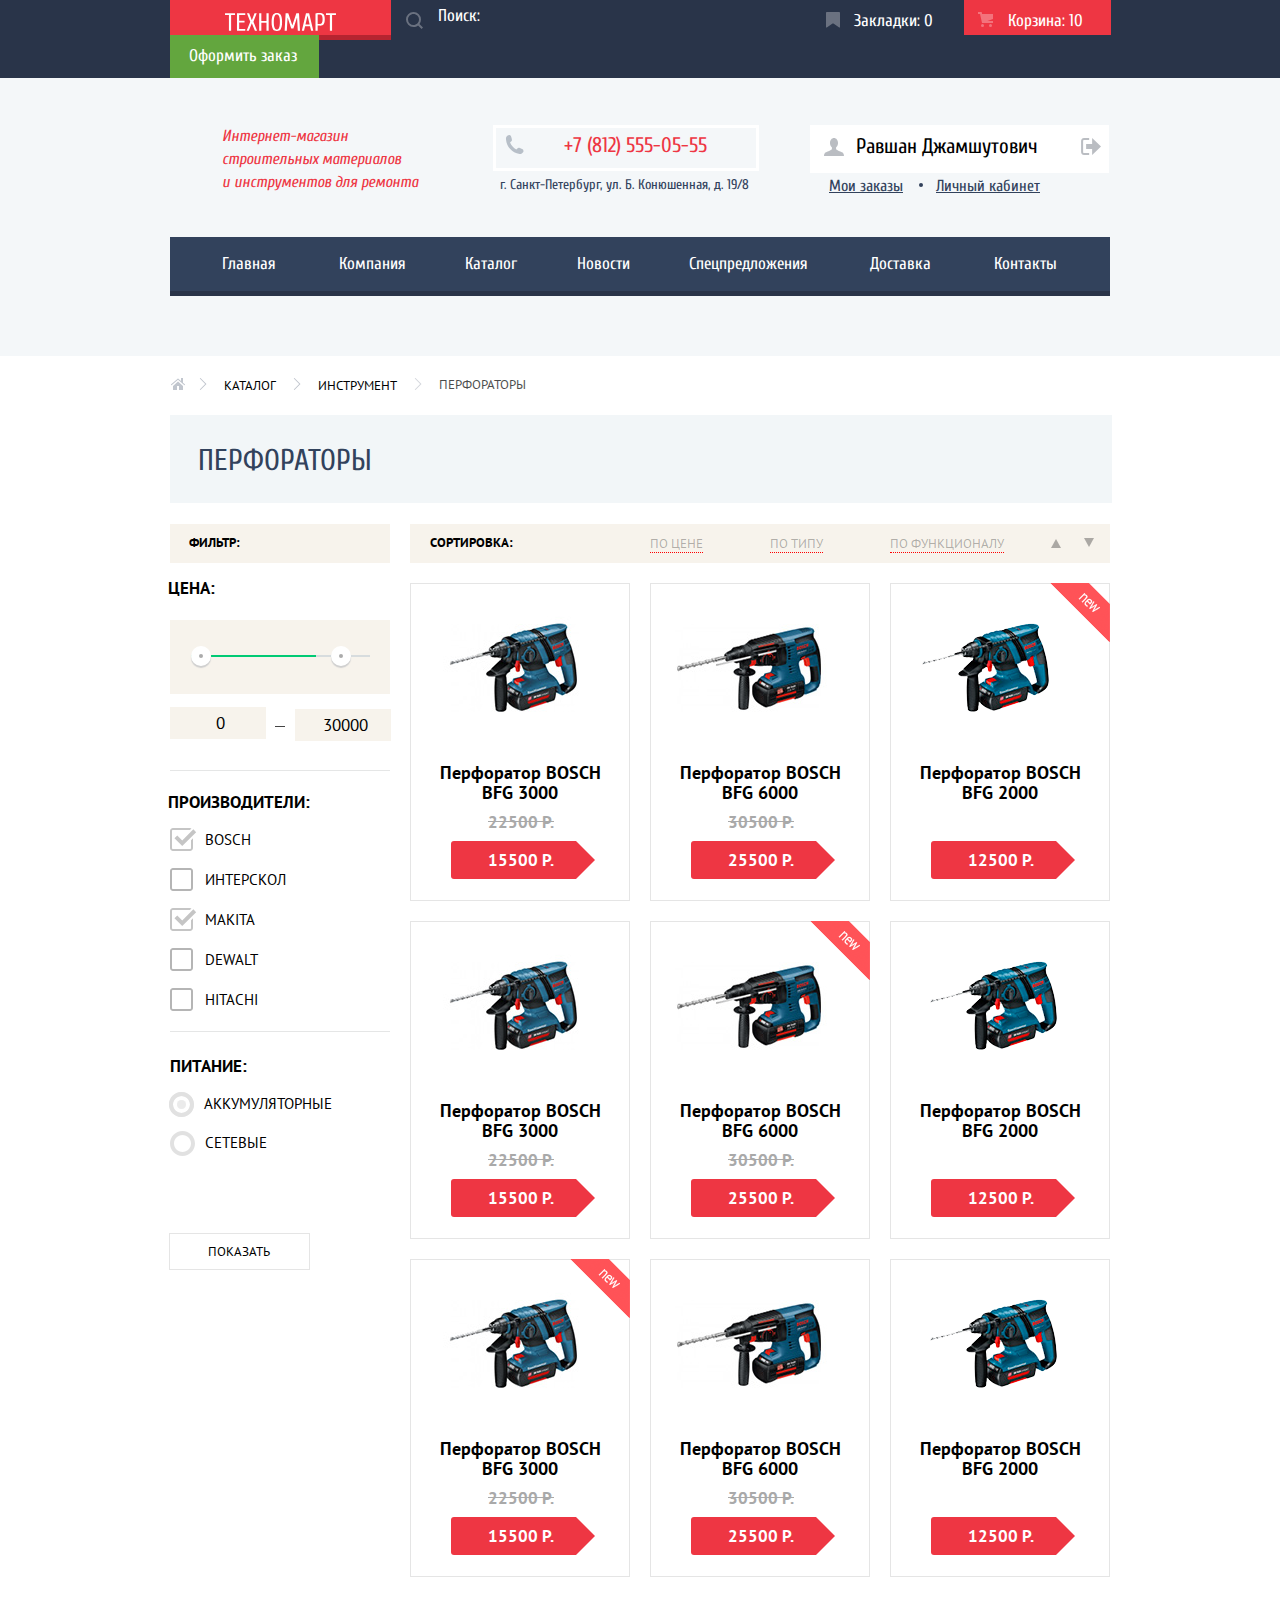
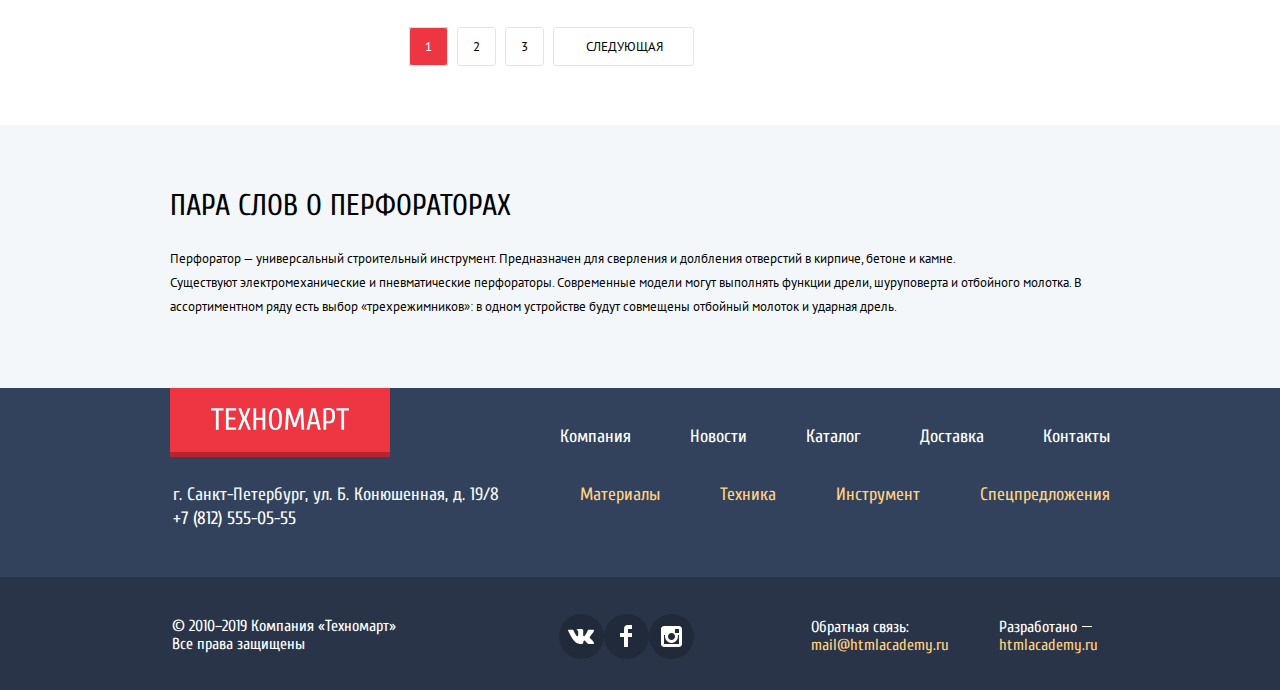
==== commit 6aa7f0e3: "На защиту 27.03" ====
--- a/catalog.html
+++ b/catalog.html
@@ -8,8 +8,8 @@
 	<link rel="stylesheet" href="css/style.min.css">
 </head>
 <body>
-  <header class="main-header">
-	  <div class="main-navigation-wrapper">  
+    <header class="main-header">
+		<div class="main-navigation-wrapper">  
 			<nav class="main-navigation">
 				<div class="user-navigation-top-container">
 					<div class="user-navigation-top">
@@ -80,11 +80,11 @@
 					</ul>
 				</div>	
 			</nav>
-	  </div>
+		</div>
 	</header>
 
 	<section class="list-of-pages">
-	  <ul class="breadcrumbs">
+		<ul class="breadcrumbs">
 			<li>
 				<a href="catalog.html">
 					Каталог
@@ -98,7 +98,7 @@
 			<li class="breadcrumbs-current">
 				Перфораторы
 			</li>	
-	  </ul>		
+		</ul>		
 	</section>
 	
 	<div class="perforators-wrapper">
@@ -143,98 +143,98 @@
 	</section>
 
 	<div class="manufacturers-list-container">
-	<section class="manufacturers-list">
-		<form class="filter" action="https://echo.htmlacademy.ru" method="post">
-			<fieldset class="price-selection">
-				<legend class="at-price">Цена:</legend>
-				<div class="range-filter">
-					<div class="range-controls">
-						<div class="scale">
-							<div class="bar"></div>
+		<section class="manufacturers-list">
+			<form class="filter" action="https://echo.htmlacademy.ru" method="post">
+				<fieldset class="price-selection">
+					<legend class="at-price">Цена:</legend>
+					<div class="range-filter">
+						<div class="range-controls">
+							<div class="scale">
+								<div class="bar"></div>
+							</div>
+							<div class="toggle toggle-min" aria-label="Индикатор выбора цены"></div>
+							<div class="toggle toggle-max" aria-label="Индикатор выбора цены"></div>
 						</div>
-						<div class="toggle toggle-min" aria-label="Индикатор выбора цены"></div>
-						<div class="toggle toggle-max" aria-label="Индикатор выбора цены"></div>
-					</div>
-					<div class="price-controls">
-						<label class="min-price"><input name="min-price" type="text" value="0"></label>
-						<label class="max-price"><input name="max-price" type="text" value="30000"></label>
-					</div>
+						<div class="price-controls">
+							<label class="min-price"><input name="min-price" type="text" value="0"></label>
+							<label class="max-price"><input name="max-price" type="text" value="30000"></label>
+						</div>
+					</div>
+				</fieldset>
+
+				<div class="manufacturers-list-wrapper">
+					<fieldset class="manufacturers-selection">
+						<legend class="manufacturers">Производители:</legend>
+						<ul class="manufacturers-list-checkbox">
+							<li class="filter-option">
+								<label class="label-checkbox label-checkbox-bosch" for="BOSCH-field">
+									<input class="visually-hidden filter-input filter-input-checkbox" type="checkbox" name="BOSCH" id="BOSCH-field" checked>
+									<span class="checkbox-indicator"></span>
+										BOSCH
+								</label>
+							</li>
+							<li class="filter-option">
+								<label class="label-checkbox" for="interskol-field">
+									<input class="visually-hidden filter-input filter-input-checkbox" type="checkbox" name="interskol" id="interskol-field">
+									<span class="checkbox-indicator"></span>
+										ИНТЕРСКОЛ
+								</label>
+							</li>
+							<li class="filter-option">
+								<label class="label-checkbox" for="MAKITA-field">
+									<input class="visually-hidden filter-input filter-input-checkbox" type="checkbox" name="MAKITA" id="MAKITA-field" checked>
+									<span class="checkbox-indicator"></span>
+										MAKITA
+								</label>
+							</li>
+							<li class="filter-option">	
+								<label class="label-checkbox" for="DEWALT-field">
+									<input class="visually-hidden filter-input filter-input-checkbox" type="checkbox" name="DEWALT" id="DEWALT-field">
+									<span class="checkbox-indicator"></span>
+									DEWALT
+								</label>
+							</li>		
+							<li class="filter-option">	
+								<label class="label-checkbox" for="HITACHI-field">
+									<input class="visually-hidden filter-input filter-input-checkbox" type="checkbox" name="HITACHI" id="HITACHI-field">
+									<span class="checkbox-indicator"></span>
+										HITACHI
+								</label>
+							</li>	
+						</ul>
+					</fieldset>	
+				</div>	
+				
+				<div class="manufacturers-list-power-wrapper">
+					<fieldset class="power-selection">	
+						<legend class="power">Питание:</legend>
+						<ul class="manufacturers-list-radio">
+							<li class="filter-option">
+								<label class="label-radio label-radio-1">
+									<input class="visually-hidden filter-input filter-input-checkbox" type="radio" name="power" value="Battery" checked>
+									<span class="checkbox-indicator"></span>
+									АККУМУЛЯТОРНЫЕ
+								</label>
+							</li>
+							<li class="filter-option">	
+								<label class="label-radio">
+									<input class="visually-hidden filter-input filter-input-checkbox" type="radio" name="power" value="networking">
+									<span class="checkbox-indicator"></span>
+									СЕТЕВЫЕ
+								</label>
+							</li>
+							<li>	
+								<input class="button-show-products" type="submit" value="Показать" aria-label="Кнопка показать подходящие товары под выбранные критерии">
+							</li>
+						</ul>
+					</fieldset>		
 				</div>
-			</fieldset>
-
-			<div class="manufacturers-list-wrapper">
-				<fieldset class="manufacturers-selection">
-					<legend class="manufacturers">Производители:</legend>
-					<ul class="manufacturers-list-checkbox">
-						<li class="filter-option">
-							<label class="label-checkbox label-checkbox-bosch" for="BOSCH-field">
-								<input class="visually-hidden filter-input filter-input-checkbox" type="checkbox" name="BOSCH" id="BOSCH-field" checked>
-								<span class="checkbox-indicator"></span>
-									BOSCH
-							</label>
-						</li>
-						<li class="filter-option">
-							<label class="label-checkbox" for="interskol-field">
-								<input class="visually-hidden filter-input filter-input-checkbox" type="checkbox" name="interskol" id="interskol-field">
-								<span class="checkbox-indicator"></span>
-									ИНТЕРСКОЛ
-							</label>
-						</li>
-						<li class="filter-option">
-							<label class="label-checkbox" for="MAKITA-field">
-								<input class="visually-hidden filter-input filter-input-checkbox" type="checkbox" name="MAKITA" id="MAKITA-field" checked>
-								<span class="checkbox-indicator"></span>
-									MAKITA
-							</label>
-						</li>
-						<li class="filter-option">	
-							<label class="label-checkbox" for="DEWALT-field">
-								<input class="visually-hidden filter-input filter-input-checkbox" type="checkbox" name="DEWALT" id="DEWALT-field">
-								<span class="checkbox-indicator"></span>
-								DEWALT
-						</li>		
-						</label>
-						<li class="filter-option">	
-							<label class="label-checkbox" for="HITACHI-field">
-								<input class="visually-hidden filter-input filter-input-checkbox" type="checkbox" name="HITACHI" id="HITACHI-field">
-								<span class="checkbox-indicator"></span>
-									HITACHI
-							</label>
-						</li>	
-					</ul>
-				</fieldset>	
-			</div>	
-			
-			<div class="manufacturers-list-power-wrapper">
-				<fieldset class="power-selection">	
-					<legend class="power">Питание:</legend>
-					<ul class="manufacturers-list-radio">
-						<li class="filter-option">
-							<label class="label-radio label-radio-1">
-								<input class="visually-hidden filter-input filter-input-checkbox" type="radio" name="power" value="Battery" checked>
-								<span class="checkbox-indicator"></span>
-								АККУМУЛЯТОРНЫЕ
-							</label>
-						</li>
-						<li class="filter-option">	
-							<label class="label-radio">
-								<input class="visually-hidden filter-input filter-input-checkbox" type="radio" name="power" value="networking">
-								<span class="checkbox-indicator"></span>
-								СЕТЕВЫЕ
-							</label>
-						</li>
-						<li>	
-							<input class="button-show-products" type="submit" value="Показать" aria-label="Кнопка показать подходящие товары под выбранные критерии">
-						</li>
-					</ul>
-				</fieldset>		
-			</div>
-		</form>		
-	</section>
+			</form>		
+		</section>
 		
 		<div class="popular-drills-container">				
-		  <ul class="popular-perforators">
-			  <li class="popular-drills-item" tabindex="1">
+			<ul class="popular-perforators" tabindex="0">
+				<li class="popular-drills-item" tabindex="1">
 					<div class="popular-drills-modal">
 						<a class="item-basket" href="basket.html">
 							Купить
@@ -247,8 +247,8 @@
 					<h3>Перфоратор BOSCH BFG 3000</h3>
 					<p class="old-price-perforators">22500 Р.</p>
 					<p class="new-price-perforators">15500 Р.</p>
-			  </li>
-			  <li class="popular-drills-item">
+				</li>
+				<li class="popular-drills-item" tabindex="0">
 					<div class="popular-drills-modal">
 						<a class="item-basket" href="basket.html">
 							Купить
@@ -261,8 +261,8 @@
 					<h3>Перфоратор BOSCH BFG 6000</h3>
 					<p class="old-price-perforators">30500 Р.</p>
 					<p class="new-price-perforators">25500 Р.</p>
-			  </li>
-			  <li class="popular-drills-item">
+				</li>
+				<li class="popular-drills-item" tabindex="0">
 					<div class="flag flag-new">новинка</div>
 					<div class="popular-drills-modal">
 						<a class="item-basket" href="basket.html">
@@ -276,8 +276,8 @@
 					<h3>Перфоратор BOSCH BFG 2000</h3>
 					<p class="old-price-perforators bfg-2000">30500 Р.</p>
 					<p class="new-price-perforators">12500 Р.</p>
-			  </li>		 
-			  <li class="popular-drills-item">
+				</li>		 
+				<li class="popular-drills-item" tabindex="0">
 					<div class="popular-drills-modal">
 						<a class="item-basket" href="basket.html">
 							Купить
@@ -290,8 +290,8 @@
 					<h3>Перфоратор BOSCH BFG 3000</h3>
 					<p class="old-price-perforators">22500 Р.</p>
 					<p class="new-price-perforators">15500 Р.</p>	  
-			  </li>
-			  <li class="popular-drills-item">
+				</li>
+				<li class="popular-drills-item" tabindex="0">
 					<div class="flag flag-new">новинка</div>
 					<div class="popular-drills-modal">
 						<a class="item-basket" href="basket.html">
@@ -305,8 +305,8 @@
 					<h3>Перфоратор BOSCH BFG 6000</h3>
 					<p class="old-price-perforators">30500 Р.</p>
 					<p class="new-price-perforators">25500 Р.</p>
-			  </li>
-			  <li class="popular-drills-item">
+				</li>
+				<li class="popular-drills-item" tabindex="0">
 					<div class="popular-drills-modal">
 						<a class="item-basket" href="basket.html">
 							Купить
@@ -319,8 +319,8 @@
 					<h3>Перфоратор BOSCH BFG 2000</h3>
 					<p class="old-price-perforators bfg-2000">30500 Р.</p>
 					<p class="new-price-perforators">12500 Р.</p>
-			  </li>		 
-			  <li class="popular-drills-item">
+				</li>		 
+				<li class="popular-drills-item" tabindex="0">
 					<div class="flag flag-new">новинка</div>
 					<div class="popular-drills-modal">
 						<a class="item-basket" href="basket.html">
@@ -334,8 +334,8 @@
 					<h3>Перфоратор BOSCH BFG 3000</h3>
 					<p class="old-price-perforators">22500 Р.</p>
 					<p class="new-price-perforators">15500 Р.</p>
-			  </li> 
-			  <li class="popular-drills-item">
+				</li> 
+				<li class="popular-drills-item" tabindex="0">
 					<div class="popular-drills-modal">
 						<a class="item-basket" href="basket.html">
 							Купить
@@ -348,8 +348,8 @@
 					<h3>Перфоратор BOSCH BFG 6000</h3>
 					<p class="old-price-perforators">30500 Р.</p>
 					<p class="new-price-perforators">25500 Р.</p>
-			  </li>
-			  <li class="popular-drills-item">
+				</li>
+				<li class="popular-drills-item" tabindex="0">
 					<div class="popular-drills-modal">
 						<a class="item-basket" href="basket.html">
 							Купить
@@ -362,18 +362,18 @@
 					<h3>Перфоратор BOSCH BFG 2000</h3>
 					<p class="old-price-perforators bfg-2000">30500 Р.</p>
 					<p class="new-price-perforators">12500 Р.</p>
-			  </li>		 
-		  </ul>
+				</li>		 
+			</ul>
 		</div>
 	</div>
 
 	<div class="pagination-list-wrapper">
-	  <ul class="pagination-list">
+		<ul class="pagination-list">
 			<li class="pagination-item pagination-item-current"><a>1</a></li>
 			<li class="pagination-item"><a href="#">2</a></li>
 			<li class="pagination-item"><a href="#">3</a></li>
 			<li class="pagination-item"><a class="next-page" href="#">СЛЕДУЮЩАЯ</a></li>
-	  </ul>
+		</ul>
 	</div>
 
 	<div class="description-perforators-wrapper"> 
@@ -399,73 +399,73 @@
 	  </div>
 
 		<div class="contacts-bottom-container">
-		  <div class="contacts-bottom">
+			<div class="contacts-bottom">
 				<p>
 					г. Санкт-Петербург, ул. Б. Конюшенная, д. 19/8
 				</p>
 				<a class="phone-bottom" href="tel:+7(812)555-05-55">
 					+7 (812) 555-05-55
 				</a>
-		  </div>
-		  <ul class="site-navigation-bottom-2">	  
+			</div>
+			<ul class="site-navigation-bottom-2">	  
 				<li><a class="bottom-menu" href="materials.html">Материалы</a></li>
 				<li><a class="bottom-menu" href="Technique.html">Техника</a></li>
 				<li><a class="bottom-menu" href="Tool.html">Инструмент</a></li>
 				<li><a class="bottom-menu" href="Special-offer.html">Спецпредложения</a></li>
-		  </ul>
+			</ul>
 		</div>
 
 		<div class="main-footer-bottom">
-		  <div class="main-footer-bottom-container">
-				<p class="all-rights-reserved">
-					© 2010–2019 Компания «Техномарт»
-					Все права защищены
-				</p>
-				<div class="footer-social">
-					<ul class="list-footer-social">
-						<li>
-							<a class="social-button social-vk" href="#" aria-label="Строница Техномарт в Вконтакте">
-								<svg xmlns="http://www.w3.org/2000/svg" width="26" height="15" viewBox="0 0 26 15">
-								<path fill="#ffffff" d="M16.138 11.51c.956-.309 2.18 2.04 3.483 2.939.978.681 1.727.534 1.727.534l3.473-.05s1.815-.112.957-1.554c-.071-.12-.503-1.069-2.585-3.022-2.177-2.043-1.882-1.712.739-5.244 1.597-2.153 2.236-3.468 2.036-4.028-.192-.539-1.365-.399-1.365-.399L20.69.713c-.381.001-.704.119-.851.515-.003.004-.621 1.666-1.445 3.079-1.741 2.989-2.436 3.148-2.724 2.961-.661-.433-.494-1.737-.494-2.664 0-2.897.432-4.105-.846-4.417-.427-.104-.739-.172-1.828-.182-1.392-.021-2.574 0-3.244.329-.445.223-.786.712-.579.74.26.035.843.16 1.155.586.401.552.389 1.789.389 1.789s.229 3.411-.54 3.834c-.528.29-1.25-.302-2.803-3.016-.793-1.388-1.392-2.922-1.392-2.922s-.116-.285-.326-.441c-.25-.185-.6-.244-.6-.244L.848.684S.29.7.085.946c-.182.218-.015.668-.015.668s2.909 6.881 6.203 10.347c3.02 3.182 6.452 2.971 6.452 2.971h1.555s.469-.054.709-.312c.224-.24.214-.691.214-.691s-.031-2.109.935-2.419z"/></svg>
+			<div class="main-footer-bottom-container">
+					<p class="all-rights-reserved">
+						© 2010–2019 Компания «Техномарт»
+						Все права защищены
+					</p>
+					<div class="footer-social">
+						<ul class="list-footer-social">
+							<li>
+								<a class="social-button social-vk" href="#" aria-label="Строница Техномарт в Вконтакте">
+									<svg xmlns="http://www.w3.org/2000/svg" width="26" height="15" viewBox="0 0 26 15">
+									<path fill="#ffffff" d="M16.138 11.51c.956-.309 2.18 2.04 3.483 2.939.978.681 1.727.534 1.727.534l3.473-.05s1.815-.112.957-1.554c-.071-.12-.503-1.069-2.585-3.022-2.177-2.043-1.882-1.712.739-5.244 1.597-2.153 2.236-3.468 2.036-4.028-.192-.539-1.365-.399-1.365-.399L20.69.713c-.381.001-.704.119-.851.515-.003.004-.621 1.666-1.445 3.079-1.741 2.989-2.436 3.148-2.724 2.961-.661-.433-.494-1.737-.494-2.664 0-2.897.432-4.105-.846-4.417-.427-.104-.739-.172-1.828-.182-1.392-.021-2.574 0-3.244.329-.445.223-.786.712-.579.74.26.035.843.16 1.155.586.401.552.389 1.789.389 1.789s.229 3.411-.54 3.834c-.528.29-1.25-.302-2.803-3.016-.793-1.388-1.392-2.922-1.392-2.922s-.116-.285-.326-.441c-.25-.185-.6-.244-.6-.244L.848.684S.29.7.085.946c-.182.218-.015.668-.015.668s2.909 6.881 6.203 10.347c3.02 3.182 6.452 2.971 6.452 2.971h1.555s.469-.054.709-.312c.224-.24.214-.691.214-.691s-.031-2.109.935-2.419z"/></svg>
+								</a>
+							</li>
+							<li>
+								<a class="social-button social-fb" href="#" aria-label="Строница Техномарт в фейсбуке">
+									<svg xmlns="http://www.w3.org/2000/svg" width="12" height="22" viewBox="0 0 12 22">
+									<path fill="#ffffff" d="M12 4V0H8a4 4 0 0 0-4 4v4H0v4h4v10h4V12h4V8H8V4h4z"/></svg>
 							</a>
-						</li>
-						<li>
-							<a class="social-button social-fb" href="#" aria-label="Строница Техномарт в фейсбуке">
-								<svg xmlns="http://www.w3.org/2000/svg" width="12" height="22" viewBox="0 0 12 22">
-								<path fill="#ffffff" d="M12 4V0H8a4 4 0 0 0-4 4v4H0v4h4v10h4V12h4V8H8V4h4z"/></svg>
-						</a>
-						</li>
-						<li>
-							<a class="social-button social-inst" href="#" aria-label="Строница Техномарт в инстаграмме">
-							<svg xmlns="http://www.w3.org/2000/svg" width="21" height="21" viewBox="0 0 21 21">
-							<path fill="#ffffff" d="M18 0H3C1.35 0 0 1.35 0 3v15c0 1.65 1.35 3 3 3h15c1.65 0 3-1.35 3-3V3c0-1.65-1.35-3-3-3zm-7.5 7c1.93 0 3.5 1.57 3.5 3.5S12.43 14 10.5 14 7 12.43 7 10.5 8.57 7 10.5 7zM18 18H3V9h1.181A6.504 6.504 0 0 0 4 10.5a6.5 6.5 0 1 0 13 0 6.45 6.45 0 0 0-.181-1.5H18v9zm0-11h-4V3h4v4z"/></svg>
-							</a>
-						</li>
-					</ul> 
-				</div>
-				<p class="mail-catalog">
-					Обратная связь:
-					<b>mail@htmlacademy.ru</b>
-				</P>
-				<p class="footer-copyright">
-					Разработано	 
-					<a class="button-academy" href="https://htmlacademy.ru/intensive/htmlcss">
-						htmlacademy.ru
-					</a>
-				</p>
-		  </div>	
+							</li>
+							<li>
+								<a class="social-button social-inst" href="#" aria-label="Строница Техномарт в инстаграмме">
+								<svg xmlns="http://www.w3.org/2000/svg" width="21" height="21" viewBox="0 0 21 21">
+								<path fill="#ffffff" d="M18 0H3C1.35 0 0 1.35 0 3v15c0 1.65 1.35 3 3 3h15c1.65 0 3-1.35 3-3V3c0-1.65-1.35-3-3-3zm-7.5 7c1.93 0 3.5 1.57 3.5 3.5S12.43 14 10.5 14 7 12.43 7 10.5 8.57 7 10.5 7zM18 18H3V9h1.181A6.504 6.504 0 0 0 4 10.5a6.5 6.5 0 1 0 13 0 6.45 6.45 0 0 0-.181-1.5H18v9zm0-11h-4V3h4v4z"/></svg>
+								</a>
+							</li>
+						</ul> 
+					</div>
+					<p class="mail-catalog">
+						Обратная связь:
+						<b>mail@htmlacademy.ru</b>
+					</P>
+					<p class="footer-copyright">
+						Разработано	 
+						<a class="button-academy" href="https://htmlacademy.ru/intensive/htmlcss">
+							htmlacademy.ru
+						</a>
+					</p>
+			</div>	
 		</div>
 	</footer>
 
 	<section class="modal-basket">
-	  <form class="modal-form-basket" action="https://echo.htmlacademy.ru" method="post">
+		<form class="modal-form-basket" action="https://echo.htmlacademy.ru" method="post">
 			<h2 class="product-cart">Товар добавлен в корзину!</h2>
 			<div class="ordering-wrapper">
 				<a class="ordering" href="#">Оформить заказ</a>
 				<a class="continue-shopping" href="#">Продолжить покупки</a>
 			</div>
 			<button class="modal-close-form-basket" type="button">Закрыть</button>
-	  </form>
+		</form>
 	</section>
 
 </body>
--- a/css/style.min.css
+++ b/css/style.min.css
@@ -1 +1 @@
-body{margin:0;font-family:"Cuprum",Arial,sans-serif;font-size:17px;line-height:17px;font-weight:400;color:#000;min-width:960px}a{text-decoration:none}img{max-width:100%;height:auto}.visually-hidden{position:absolute;width:1px;height:1px;margin:-1px;border:0;padding:0;white-space:nowrap;-webkit-clip-path:inset(100%);clip-path:inset(100%);clip:rect(0 0 0 0);overflow:hidden}.main-navigation-wrapper{background-color:#f4f7f9}.main-header-logo{background-color:#ee3643;-webkit-box-shadow:0 5px 0 0 #b62430;box-shadow:0 5px 0 0 #b62430;padding:13px 55px 0}.main-header-logo:focus,.main-header-logo:hover{background-color:#ca2c37}.main-header-logo:active{background-color:#ba2732}.site-navigation-top-wrapper{width:940px;padding:0 10px;margin:0 auto}.site-navigation-top{display:-webkit-box;display:-ms-flexbox;display:flex;-ms-flex-wrap:wrap;flex-wrap:wrap;padding:0;background-color:#32425c;margin:0 0 60px;-webkit-box-shadow:inset 0 -5px 0 0 #293449;box-shadow:inset 0 -5px 0 0 #293449}.site-navigation-top a{display:block;padding:18px 30px 24px}.site-navigation-top li:last-child{margin-right:5px}.navigation-top-index{margin-left:22px}.navigation-top-company{margin-left:3px}.navigation-top-catalogue{margin-left:-1px}.navigation-top-news{margin-left:0}.navigation-top-special-offer{margin-left:-1px}.navigation-top-delivery{margin-left:2px}.navigation-top-contacts{margin-left:3px}.site-navigation-top a:focus,.site-navigation-top a:hover{background-color:#212a3a}.site-navigation-top a:active{background-color:#1d2739;opacity:.5}.site-navigation-top li{-webkit-box-shadow:inset 0 -5px 0 0 #293449;box-shadow:inset 0 -5px 0 0 #293449;background-color:#32425c}.user-navigation-top-container{width:100%;background-color:#293449;margin-bottom:47px;height:100%}.user-navigation-top{display:-webkit-box;display:-ms-flexbox;display:flex;-ms-flex-wrap:wrap;flex-wrap:wrap;width:941px;margin:0 auto;padding:0 10px}.search-user{-webkit-box-sizing:border-box;box-sizing:border-box;display:block;height:100%;border:0;padding:6px 60px 10px 47px;font-size:17px;font-family:"Cuprum",Arial,sans-serif;background-color:#293449}.search-user::-webkit-input-placeholder{font-size:17px;font-family:"Cuprum",Arial,sans-serif;color:#fff}.search-user:-ms-input-placeholder,.search-user::-ms-input-placeholder{font-size:17px;font-family:"Cuprum",Arial,sans-serif;color:#fff}.search-user::placeholder{font-size:17px;font-family:"Cuprum",Arial,sans-serif;color:#fff}.search-form{position:relative;margin-right:auto;-webkit-box-flex:1;-ms-flex-positive:1;flex-grow:1;width:266px}.search-icon{position:absolute;left:15px;top:12px;width:17px;height:17px;fill:#fff;opacity:.3}.search-user:hover{background-color:#212a3a}.search-user:focus::-webkit-input-placeholder{color:#000}.search-user:focus:-ms-input-placeholder,.search-user:focus::-ms-input-placeholder{color:#000}.search-user:focus::placeholder{color:#000}.search-user:hover+.search-icon{opacity:1}.search-user:focus+.search-icon{fill:#ee3643;opacity:1}.search-user:focus::-webkit-input-placeholder{display:none}.search-user:focus:-ms-input-placeholder,.search-user:focus::-ms-input-placeholder{display:none}.search-user:focus::placeholder{display:none}.main-navigation,.user-navigation-bot{display:-webkit-box;display:-ms-flexbox;display:flex}.main-navigation{-webkit-box-orient:vertical;-webkit-box-direction:normal;-ms-flex-direction:column;flex-direction:column;font-size:17px;line-height:17px;margin:0 auto}.user-navigation-bot{-ms-flex-wrap:wrap;flex-wrap:wrap;padding:0;margin:0 0 0 auto}.user-navigation-bot li{margin-top:11px}.user-navigation-bot a{color:#000;font-size:21px;line-height:21px;background-color:#fff;-webkit-box-sizing:border-box;box-sizing:border-box}.login-link{position:relative;padding:9px 26px 13px 45px}.login-link::before,.user::before{content:"";position:absolute;left:13px;top:12px;width:24px;height:21px;background-image:url(../img/icon-login.svg);background-repeat:no-repeat;opacity:.3}.register-link{padding:9px 25px 13px}.user-navigation-bot .register-link{margin-left:8px}.services ul,.site-navigation-top,.user-navigation-bot,.user-navigation-top{list-style:none}.site-navigation-top a,.user-navigation-top a{color:#fff}.user-card{margin-left:51px;display:flex;width:300px;flex-wrap:wrap}.user:active{color:rgba(0,0,0,.3)}.user{font-size:21px;color:#000;position:relative;padding:13px 20px 15px 46px;background-color:#fff;width:253px;box-sizing:border-box;display:block}.user::before{top:13px;left:14px;width:30px;height:30px;background-image:url(../img/icon-user.svg);fill:#1d2739}.deauthorization-icon:focus,.deauthorization-icon:hover,.user:focus::before,.user:hover::before{opacity:1}.deauthorization-icon:active,.user:active::before{opacity:.3}.deauthorization{position:relative;padding:14px 28px 12px 18px;background-color:#fff;width:42px;display:block;box-sizing:border-box}.deauthorization-icon{position:absolute;top:13px;left:17px;width:21px;height:17px;opacity:.3}.customer-card{position:relative;list-style:none;display:-webkit-box;display:-ms-flexbox;display:flex;padding:0;margin:4px 0 0}.my-order{margin-left:19px}.personal-account{padding-left:33px}.filters-wrapper{background-color:#f7f3ec;width:220px}.customer-card::before{content:"";position:absolute;top:6px;left:109px;width:4px;height:4px;background-color:#32425c;border-radius:50%}.customer-card a{font-size:16px;line-height:18px;color:#32425c;text-decoration:underline}.customer-card a:focus,.customer-card a:hover{color:#ee3643}.customer-card a:active{color:rgba(50,66,92,.3)}.search-user:focus{background-color:#fff}.bookmark{position:relative;padding:12px 35px 0 44px}.bookmark::before{content:"";position:absolute;left:18px;top:12px;width:15px;height:17px;background-image:url(../img/icon-bookmark.svg);background-repeat:no-repeat;opacity:.3}.bookmark:focus,.bookmark:hover{background-color:#212a3a}.basket-catalog:focus::before,.basket-catalog:hover::before,.basket:focus::before,.basket:hover::before,.bookmark:focus::before,.bookmark:hover::before{opacity:1;-webkit-transition:300ms;-o-transition:300ms;transition:300ms}.bookmark:active{background-color:#161d29;opacity:.5}.basket{position:relative;padding:12px 31px 0 44px}.basket::before{content:"";position:absolute;left:13px;top:12px;width:15px;height:17px;background-image:url(../img/icon-cart.svg);background-repeat:no-repeat;opacity:.3}.basket:focus,.basket:hover{background-color:#212a3a}.basket:active{background-color:#161d29;opacity:.5}.basket-catalog{position:relative;padding:12px 28px 0 44px}.basket-catalog::before{content:"";position:absolute;left:14px;top:12px;width:15px;height:17px;background-image:url(../img/icon-cart.svg);background-repeat:no-repeat;opacity:.3}.basket-catalog:focus,.basket-catalog:hover{background-color:#212a3a}.basket-catalog:active{background-color:#161d29;opacity:.5}.basket-catalog--full{background-color:#ee3643}.place-your-order{background-color:#63a63e;padding:12px 22px 14px 19px}.place-your-order:focus,.place-your-order:hover{background-color:#5fbb2d}.place-your-order:active{background-color:#518534}.site-navigation-midle{display:-webkit-box;display:-ms-flexbox;display:flex;width:940px;padding:0 10px;margin:0 auto 40px}.user-navigation-bot a:focus,.user-navigation-bot a:hover{color:#ee3643}.user-navigation-bot a:active{color:#b2b2b2}.login-link:focus::before,.login-link:hover::before{opacity:1}.login-link:active::before{opacity:.3}.main-title,.phone{color:#ee3643;margin:0}.main-title{font-style:italic;width:200px;font-weight:400;padding-left:52px;font-size:16px;line-height:23px}.phone{position:relative;display:block;font-size:21px;line-height:21px;border:3px solid #fff;padding:7px 0 12px 68px}.phone::before{content:"";position:absolute;top:6px;left:8px;width:20px;height:20px;background-image:url(../img/icon-phone.svg);background-repeat:no-repeat;background-position:center}.contacts{width:266px;margin-left:71px}.location{font-size:14px;line-height:24px;color:#32425c;margin:0;padding-top:2px;padding-left:7px}.perforators-wrapper,.product-filters{display:-webkit-box;display:-ms-flexbox;display:flex;width:940px;padding:0 10px;margin:0 auto 21px}.product-filters{-ms-flex-wrap:wrap;flex-wrap:wrap;margin:0 auto 20px}.perforators{font-size:30px;color:#32425c;font-weight:400;line-height:30px;padding:31px 740px 27px 28px;margin:0;background-color:#f2f6f8;text-transform:uppercase}.product-category{width:180px;margin:0;padding-left:23px;padding-top:20px;font-size:24px;line-height:30px}.all-events,.construction,.every-taste{-webkit-box-sizing:border-box;box-sizing:border-box;display:block;width:140px;text-transform:uppercase;border-radius:3px;padding:9px 30px 10px 31px;background:rgba(2,8,10,.1)}.all-events,.every-taste{padding:9px 27px 10px 25px}.all-events{padding:10px 25px 11px 28px}.all-events:focus,.all-events:hover,.construction:focus,.construction:hover,.every-taste:focus,.every-taste:hover{background:rgba(2,8,10,.2)}.all-events:active,.construction:active,.every-taste:active{background:rgba(2,8,10,.3)}.product-category-list{-webkit-box-sizing:border-box;box-sizing:border-box;display:-webkit-box;display:-ms-flexbox;display:flex;-ms-flex-wrap:wrap;flex-wrap:wrap;-webkit-box-pack:justify;-ms-flex-pack:justify;justify-content:space-between;line-height:30px;color:#fff;width:960px;padding:0 10px;list-style:none;margin:60px auto 28px}.product-category-list .materials{background-color:#ffbf47}.product-category-list .feature-item-device,.product-category-list .feature-item-technic,.product-category-list .materials{position:relative;-webkit-box-sizing:border-box;box-sizing:border-box;min-width:300px;margin-bottom:20px}.product-category-list .feature-item-device{padding-bottom:18px;background-color:#3bbce3}.product-category-list .feature-item-technic{background-color:#dc91d8}.product-category-list .materials::after{content:"";position:absolute;top:30px;left:213px;width:45px;height:67px;background-image:url(../img/icon-1.svg);background-repeat:no-repeat}.product-category-list .feature-item-device::after,.product-category-list .feature-item-technic::after{content:"";position:absolute;top:32px;left:197px;width:75px;height:67px;background-image:url(../img/icon-2.svg);background-repeat:no-repeat}.product-category-list .feature-item-technic::after{top:31px;left:190px;width:80px;height:65px;background-image:url(../img/icon-3.svg)}.product-category-list .materials{background-image:url(../img/new-flag.png);background-repeat:no-repeat;background-position:240px 0}.product-category-list a{font-size:14px;line-height:18px;color:#fff}.all-events-wrapper,.construction-wrapper{padding-left:22px;padding-top:13px}.every-taste-wrapper{padding-left:24px;padding-top:13px}.feature-item-slider{position:relative}.slider-switch{position:absolute;top:50%;display:-webkit-box;display:-ms-flexbox;display:flex;-ms-flex-wrap:wrap;flex-wrap:wrap;width:100%;margin:-20px 0 0;padding:0;list-style:none}.slider-switch-left{margin-right:auto;margin-left:26px;margin-top:-11px}.slider-switch-right{margin-left:auto;margin-right:21px;margin-top:-11px}.galery-button{width:22px;height:40px}.slider-controls{display:-webkit-box;display:-ms-flexbox;display:flex;position:absolute;width:100px;left:286px;bottom:48px;padding:0}.slider-controls li{list-style:none;margin-left:10px}.active-button,.passive-button{background-color:#fff;border:0;width:9px;height:9px;border-radius:50%;cursor:pointer;padding:0}.passive-button{background-color:#ee3643;border:2px solid #fff;width:10px;height:10px}.button{background:0 0;border:0;padding:0}.feature-item-slider-item{position:relative;-webkit-box-sizing:border-box;box-sizing:border-box;min-width:620px;display:none;padding-bottom:27px;background-repeat:no-repeat}.feature-item-slider-item:nth-child(1){background-image:url(../img/layer-99.jpg)}.feature-item-slider-item:nth-child(2){background-image:url(../img/layer-99-2.jpg)}.feature-item-slider-list{position:relative;margin:0;padding:0;list-style:none;background-color:#bfb9af}.feature-item-slider-item--activ{display:block}.feature-item-slider-item h3{text-transform:uppercase;margin:0;font-size:36px;line-height:36px;padding-top:21px;padding-left:24px}.feature-item-slider-item p{font-size:18px;line-height:24px;padding-top:4px;padding-left:24px;margin:0 0 124px}.feature-item-slider-item .open-directory{text-transform:uppercase;font-size:14px;line-height:18px;padding:11px 48px;background-color:#ee3643;border-radius:5px;margin-left:27px;min-width:150px}.feature-item-slider-item a:focus,.feature-item-slider-item a:hover{background-color:#ca2c37}.feature-item-slider-item a:active{background-color:#ba2732}.feature-item-sale{width:300px}.information-sale{-webkit-box-sizing:border-box;box-sizing:border-box;margin:0;padding:0;list-style:none}.information{font-size:24px;line-height:1.25;color:#fff;background:#32425c}.information-sale h3{width:160px;margin:0;padding-top:20px;padding-left:22px;font-size:24px;line-height:30px}.information-sale-50,.shipment-item{position:relative;margin-bottom:20px}.information-sale-50::after,.shipment-item::after{content:"";position:absolute;top:25px;left:195px;width:61px;height:74px;background-image:url(../img/icon-4.svg);background-repeat:no-repeat}.shipment-item::after{top:30px;left:190px;width:80px;height:75px;background-image:url(../img/icon-5.svg)}.information-sale .shipment-item{padding-bottom:27px}.sale-50,.shipment{text-transform:uppercase;border-radius:3px;background:rgba(2,8,10,.1)}.sale-50{-webkit-box-sizing:border-box;box-sizing:border-box;display:block;width:140px;padding:11px 24px}.shipment{padding:11px 37px}.sale-50-wrapper,.shipment-wrapper{padding-top:15px;padding-left:23px}.information-sale .information-sale-50{-webkit-box-sizing:border-box;box-sizing:border-box;min-width:300px;background-color:#8ed78f;padding-bottom:20px;margin-bottom:21px}.information-sale .shipment-item{-webkit-box-sizing:border-box;box-sizing:border-box;min-width:300px;background-color:#ffc047}.information-sale a{color:#fff;font-size:14px;line-height:18px}.information-sale a:focus,.information-sale a:hover{background:rgba(2,8,10,.2)}.information-sale a:active{background:rgba(2,8,10,.3)}.product-catalog-content p{width:94px;height:30px;font-size:36px;line-height:1;color:#fff}.product-catalog-content a,.product-catalog-content b{width:143px;height:18px;font-size:24px;line-height:1.33;color:#fff}.product-catalog{background:#32425c}.product-catalog-content a{height:14px;font-size:18px;background-color:#ee3643}.all-popular-product:focus,.all-popular-product:hover,.product-catalog-content a:focus,.product-catalog-content a:hover{background-color:#ca2c37}.all-popular-product:active,.product-catalog-content a:active{background-color:#ba2732}.popular-product-container,.popular-product-item{width:940px;padding:0 10px;margin:0 auto 20px}.popular-product-item{list-style:none;-webkit-box-sizing:border-box;box-sizing:border-box;padding:0;display:-webkit-box;display:-ms-flexbox;display:flex;-webkit-box-pack:justify;-ms-flex-pack:justify;justify-content:space-between;background-color:#f9f5f0}.popular-product-list{font-size:30px;line-height:30px;font-weight:400;color:#32425c;margin:0;text-transform:uppercase;padding:34px 0 28px 28px}.all-popular-product{display:block;-webkit-box-sizing:border-box;box-sizing:border-box;font-size:14px;line-height:18px;color:#fff;background-color:#ee3643;text-transform:uppercase;width:253px;padding:11px 54px;border-radius:5px}.popular-product-item li:nth-child(2){margin-top:28px;margin-right:23px}.popular-drills-container-catalog{width:940px;padding:0 10px;margin:0 auto}.popular-drills-container a{display:block;width:129px;margin:0 auto 7px;padding:7px 0;background-color:#63a63e;border:3px solid #63a63e;border-bottom-color:#367315;border-radius:3px;color:#fff;font-size:14px;font-weight:400;font-family:"Cuprum",Arial,sans-serif;line-height:18px;text-decoration:none;text-transform:uppercase}.popular-drills-item .popular-drills-modal{display:none}.popular-drills-item:focus .popular-drills-modal,.popular-drills-item:hover .popular-drills-modal{display:block}.popular-drills-item:focus,.popular-drills-item:hover{-webkit-box-shadow:0 10px 25px 0 rgba(41,52,73,.5);box-shadow:0 10px 25px 0 rgba(41,52,73,.5)}.item-basket:focus,.item-basket:hover{background-color:#5fbb2d}.item-basket:active{background-color:#518534}.bookmarks{position:relative;padding:12px 30px 0 49px}.bookmarks:focus,.bookmarks:hover{background-color:#212a3a}.bookmarks-catalog:focus::before,.bookmarks-catalog:hover::before,.bookmarks:focus::before,.bookmarks:hover::before{opacity:1;-webkit-transition:300ms;-o-transition:300ms;transition:300ms}.bookmarks:active{background-color:#161d29;opacity:.5}.bookmarks:focus,.bookmarks:hover{border-color:#32425c}.bookmarks-catalog{position:relative;padding:12px 31px 0 49px}.bookmarks-catalog::before{content:"";position:absolute;left:21px;top:12px;width:15px;height:17px;background-image:url(../img/icon-bookmark.svg);background-repeat:no-repeat;opacity:.3}.bookmarks-catalog:focus,.bookmarks-catalog:hover{background-color:#212a3a}.bookmarks-catalog:active{background-color:#161d29;opacity:.5}.bookmarks-catalog:focus,.bookmarks-catalog:hover{border-color:#32425c}.popular-drills-modal .bookmarks{color:#32425c;background:#fff}.popular-drills li,.popular-drills-modal,.popular-perforators li{width:218px;-webkit-transition:400ms;-o-transition:400ms;transition:400ms}.popular-drills li,.popular-perforators li{display:-webkit-box;display:-ms-flexbox;display:flex;-webkit-box-orient:vertical;-webkit-box-direction:normal;-ms-flex-direction:column;flex-direction:column;background-color:#fff;border:1px solid #e5e5e5;text-align:center;margin-bottom:20px;margin-right:20px;position:relative}.popular-drills-modal{position:absolute;top:0;left:0;height:80px;padding:40px 0;z-index:10;background-color:rgba(255,255,255,.9)}.popular-drills li:nth-child(4n),.popular-perforators li:nth-child(3n){margin-right:0}.popular-drills,.popular-perforators{display:-webkit-box;display:-ms-flexbox;display:flex;-ms-flex-wrap:wrap;flex-wrap:wrap;padding:0;margin:0;list-style:none}.popular-perforators{width:700px;margin:0 0 0 20px}.popular-drills h3,.popular-perforators h3{font-family:"PT Sans",Arial,sans-serif;font-size:18px;line-height:20px;color:#000;padding:9px 25px 0;margin:0 0 auto}.popular-drills h3{min-height:40px;padding:9px 25px}.old-price,.old-price-perforators{font-family:"PT Sans",Arial,sans-serif;font-weight:700;font-size:17px;line-height:18px;color:#a9a9a9;margin:1px 0 0;text-decoration:line-through}.old-price-perforators{margin:10px 0 0 2px}.dril-bosch-2000{margin-left:8px}.new-price,.new-price-perforators{position:relative;font-family:"PT Sans",Arial,sans-serif;font-weight:700;font-size:17px;line-height:18px;color:#fff;width:80px;padding:10px 30px;margin:10px auto 21px 40px;background:#ee3643;border-radius:3px}.new-price-perforators::after,.new-price::after{content:"";position:absolute;top:0;right:-23px;width:0;height:0;border:19px solid #fff;border-left-color:#ee3643}.perforator-2000{margin-left:8px}.popular-drills-item .flag{position:absolute;top:-1px;right:-1px;width:60px;height:60px;text-indent:-1000px;overflow:hidden;z-index:20}.popular-drills-item .flag-new{background:url(../img/new-flag.png);background-repeat:no-repeat;background-position:0 0}.bfg-2000{text-indent:-9999px}.popular-manufacturer-item{list-style:none;display:-webkit-box;display:-ms-flexbox;display:flex;background-color:#f9f5f0;width:940px;padding:0 10px;-webkit-box-sizing:border-box;box-sizing:border-box;margin:0 auto 16px}.popular-manufacturer-list{font-size:30px;line-height:30px;font-weight:400;color:#32425c;margin:0;text-transform:uppercase;padding:32px 0 33px 18px}.popular-manufacturer-item a{display:block;-webkit-box-sizing:border-box;box-sizing:border-box;width:254px;font-size:14px;line-height:18px;color:#fff;background-color:#ee3643;text-transform:uppercase;padding:11px 68px 11px 70px;border-radius:5px}.popular-manufacturer-item a:focus,.popular-manufacturer-item a:hover{background-color:#ca2c37}.popular-manufacturer-item a:active{background-color:#ba2732}.popular-manufacturer-item li:nth-child(2){margin-top:25px;margin-left:268px}.list-popular-manufacturer-container{width:940px;padding:0 10px;-webkit-box-sizing:content-box;box-sizing:content-box;margin:0 auto}.list-popular-manufacturer{list-style:none;margin:0;padding:0;display:-webkit-box;display:-ms-flexbox;display:flex;-ms-flex-wrap:wrap;flex-wrap:wrap}.list-popular-manufacturer li{width:220px;min-height:145px;background-color:#fff;border:1px solid #e5e5e5;margin-bottom:20px;margin-right:20px;-webkit-box-sizing:border-box;box-sizing:border-box;-webkit-transition:400ms;-o-transition:400ms;transition:400ms}.list-popular-manufacturer li:nth-child(4n){margin-right:0}.list-popular-manufacturer li:focus,.list-popular-manufacturer li:hover{background-color:#fff;border:1px solid #e5e5e5;-webkit-box-shadow:0 10px 25px 0 rgba(41,52,73,.5);box-shadow:0 10px 25px 0 rgba(41,52,73,.5)}.list-popular-manufacturer li:active{background-color:#fff;border:1px solid #e5e5e5;-webkit-box-shadow:0 4px 10px 0 rgba(41,52,73,.5);box-shadow:0 4px 10px 0 rgba(41,52,73,.5);opacity:.3}.bosch,.dewalt,.interskol,.makita{display:block;text-align:center;padding-top:52px}.dewalt,.interskol,.makita{padding-top:49px}.dewalt,.interskol{padding-top:47px}.interskol{padding-top:20px}.hitachi{padding-top:57px;padding-left:27px}.aeg,.hitachi,.lg{display:block}.lg{padding-left:47px;padding-top:34px}.aeg{text-align:center;padding-top:22px}.metabo{display:block;padding-top:33px;padding-left:10px}.services,.services-container{background-color:#f4f7f9}.services-container{margin-top:65px;padding-bottom:12px}.services-container-1{width:940px;margin:0 auto;padding:65px 10px 0}.services-container-item{margin:0;padding:0}.services-container-item p{padding-top:26px;max-width:400px;margin:0 0 0 1px}.services h3{color:#000;font-size:30px;line-height:30px;font-weight:400;margin:0}.services-container-item-description{font-family:"PT Sans",Arial,sans-serif;color:#000;font-size:13px;line-height:24px;-webkit-box-sizing:border-box;box-sizing:border-box}.service-list,.service-list-container{display:-webkit-box;display:-ms-flexbox;display:flex;padding:0;margin:0 0 0 80px}.service-list-container{width:940px;padding:0 10px;margin:42px auto 0}.service-list-buttons{padding:0;margin:0}.delivery-item{width:600px;background-image:url(../img/layer-136.png);background-repeat:no-repeat;background-position:155px 50px;min-height:300px;padding-bottom:15px;display:none}.credit{display:none}.guarantee-item-description{margin:0;padding-top:25px}.credit a,.guarantee div,.services h3{text-transform:uppercase}.guarantee{width:700px;background-image:url(../img/layer-137.png);background-repeat:no-repeat;background-position:231px 23px;min-height:300px}.credit-item-description{margin:0;padding-top:24px;padding-bottom:30px}.credit{width:700px;background-image:url(../img/layer-138.png);background-repeat:no-repeat;background-position:156px 20px;min-height:300px}.credit a{font-size:14px;line-height:18px;color:#fff;padding:10px 44px;background-color:#ff5357;border-radius:5px}.credit a:focus,.credit a:hover{background-color:#ca2c37}.credit a:active{background-color:#ba2732}.delivery-item div{text-transform:uppercase;padding-bottom:25px;margin-top:25px;margin-left:3px}.delivery-item p{margin:0}.service-list-buttons{position:relative;margin-top:26px}.credit-item-description,.delivery-item-description,.guarantee-item-description{font-family:"PT Sans",Arial,sans-serif;color:#000;font-size:13px;line-height:24px;padding-left:3px;max-width:274px}.credit-item-description,.guarantee-item-description{max-width:378px}.credit-item-description{max-width:274px}.service-list-buttons::before{content:"";position:absolute;display:block;top:-42px;left:229px;width:15px;height:290px;background-image:url(../img/layer-118-copy.png);background-repeat:no-repeat}.active-delivery,.credit-bottom,.guarantee-bottom{font-size:21px;line-height:30px;background-color:#32425c;padding:15px 140px 16px 23px;-webkit-box-shadow:0 1px 0 #293449,inset 0 1px 0 #405069;box-shadow:0 1px 0 #293449,inset 0 1px 0 #405069;cursor:pointer}.active-delivery,.guarantee-bottom{padding:15px 140px 16px 24px}.active-delivery{padding:15px 140px 16px 23px}.active-delivery:focus,.active-delivery:hover,.credit-bottom:focus,.credit-bottom:hover,.guarantee-bottom:focus,.guarantee-bottom:hover{background-color:#293449}.active-delivery-item,.credit-bottom-item,.guarantee-bottom-item{color:#fff}.active-delivery:active .active-delivery-item,.credit-bottom:active .credit-bottom-item,.guarantee-bottom:active .guarantee-bottom-item{background-color:#fff;color:#32425c;-webkit-box-shadow:0 1px 0 #fff,inset 0 1px 0 #fff;box-shadow:0 1px 0 #fff,inset 0 1px 0 #fff}.active-delivery:active,.credit-bottom:active,.guarantee-bottom:active{background-color:#fff;-webkit-box-shadow:0 1px 0 #fff,inset 0 1px 0 #fff;box-shadow:0 1px 0 #fff,inset 0 1px 0 #fff}.service-list-buttons a{color:#fff;width:220px}.service-list-buttons a:active{color:#32425c}.service-list-tittle{font-size:36px;line-height:36px;color:#32425c;text-transform:uppercase;margin-top:26px}.about-company{min-width:540px}.about-company-container{display:-webkit-box;display:-ms-flexbox;display:flex;width:940px;padding:0 10px;margin:0 auto 96px}.about-company-item{font-size:13px;font-family:"PT Sans",Arial,sans-serif;margin:0;line-height:24px;-webkit-box-sizing:border-box;box-sizing:border-box;padding-bottom:35px}.about-delivery{width:400px}.about-company p{font-size:13px;font-family:"PT Sans",Arial,sans-serif;line-height:24px;padding-bottom:25px;margin:0 0 0 2px}.about-company h5{font-size:30px;color:#000;text-transform:uppercase;font-weight:400;margin:0;padding-top:82px;padding-bottom:34px}.list-cargo{margin:0}.list-cargo li{position:relative;list-style:none;font-size:18px;line-height:20px;margin:0;padding:0}.list-cargo li::before{content:"";position:absolute;left:-36px;top:8px;width:25px;height:2px;background-color:#ee3643}.list-cargo li:nth-child(1),.list-cargo li:nth-child(2),.list-cargo li:nth-child(3){padding-bottom:23px;margin-top:-4px;margin-left:-4px}.list-cargo li:nth-child(3){padding-bottom:47px}.about-company a{font-size:14px;color:#fff;background-color:#ee3643;text-transform:uppercase;padding:11px 40px 10px;border-radius:5px}.about-company a:focus,.about-company a:hover{background-color:#ca2c37}.about-company a:active{background-color:#ba2732}.location-map{padding-left:100px}.contacts-batton,.location-map h2{text-transform:uppercase;width:300px}.location-map h2{font-weight:400;margin:0;padding-top:82px;padding-bottom:34px;font-size:30px}.location-map .contacts-down{font-size:13px;line-height:24px;font-family:"PT Sans",Arial,sans-serif;width:200px}.contacts-batton{font-size:14px;color:#fff;background-color:#ee3643;padding:11px 60px 10px 62px;border-radius:5px}.location-map img{margin-bottom:47px;background-color:#ede9e1}.contacts-batton:focus,.contacts-batton:hover{background-color:#ca2c37}.contacts-batton:active{background-color:#ba2732}.location-map p{margin:0;padding-bottom:31px}.min-map:focus,.min-map:hover{opacity:.8}.min-map:active{opacity:.5}.footer-navigation-bottom{display:-webkit-box;display:-ms-flexbox;display:flex;margin:0 auto;width:940px;padding:0 10px}.main-footer .site-navigation-bottom-1{display:-webkit-box;display:-ms-flexbox;display:flex;-ms-flex-wrap:wrap;flex-wrap:wrap;list-style:none;padding:0;margin:40px 0 0 auto}.main-footer{background-color:#32425c}.logo-footer{background-color:#ee3643;-webkit-box-shadow:0 5px 0 0 #b62430;box-shadow:0 5px 0 0 #b62430;padding:20px 41px 22px}.logo-footer:focus,.logo-footer:hover{background-color:#ca2c37}.logo-footer:active{background-color:#ba2732}.menu-company-bottom{width:100%;margin-left:59px;color:#fff}.site-navigation-bottom-1 li{font-size:18px;color:#f3f7f9}.site-navigation-bottom-1 li:nth-child(1),.site-navigation-bottom-2 li:nth-child(1){padding-left:0}.main-footer-bottom b:focus,.main-footer-bottom b:hover,.site-navigation-bottom-1 a:focus,.site-navigation-bottom-1 a:hover,.site-navigation-bottom-2 .bottom-menu:focus,.site-navigation-bottom-2 .bottom-menu:hover{text-decoration:underline}.site-navigation-bottom-1 a:active,.site-navigation-bottom-2 .bottom-menu:active{color:rgba(241,245,247,.5);text-decoration:none}.contacts-bottom-container{display:-webkit-box;display:-ms-flexbox;display:flex;width:940px;padding:0 10px;margin:0 auto 50px}.site-navigation-bottom-2{display:-webkit-box;display:-ms-flexbox;display:flex;-ms-flex-wrap:wrap;flex-wrap:wrap;list-style:none;padding:0;margin:31px 0 0 auto}.site-navigation-bottom-2 li{padding-left:60px}.site-navigation-bottom-2 .bottom-menu{color:#ffd180;font-size:18px;line-height:24px}.bottom-menu-materials{margin-left:1px}.contacts-bottom{color:#f3f7f9;font-size:18px;min-width:350px}.contacts-bottom p{padding-top:34px;padding-bottom:7px;margin:0 0 0 3px}.phone-bottom{margin-left:3px;color:#fff}.main-footer-bottom{background-color:#293449}.main-footer-bottom p{color:#fff;font-size:16px;line-height:18px}.mail,.mail-catalog{width:140px;padding:41px 0 36px 116px;margin:0 0 0 auto}.mail-catalog{padding:41px 0 36px}.footer-copyright{position:relative;width:97px;padding:41px 0 36px 53px;margin:0 14px 0 -5px}.footer-copyright::after{content:"";position:absolute;top:49px;left:136px;width:10px;height:1px;background-color:#fff;background-repeat:no-repeat}.footer-social{margin-left:auto;padding-left:31px}.list-footer-social,.social-button{display:-webkit-box;display:-ms-flexbox;display:flex}.list-footer-social{-ms-flex-wrap:wrap;flex-wrap:wrap;margin-top:37px;padding:0;list-style:none;width:137px}.social-button{width:45px;height:45px;-webkit-box-align:center;-ms-flex-align:center;align-items:center;-webkit-box-pack:center;-ms-flex-pack:center;justify-content:center;background-color:#212a3a;border-radius:50%}.social-button:focus,.social-button:hover{background-color:#ee3643}.main-footer-bottom b{color:#ffd180;font-weight:400}.main-footer-bottom b:active{color:#ee3643}.main-footer-bottom-container .button-academy{color:#ffd180}.breadcrumbs a:focus,.breadcrumbs a:hover,.main-footer-bottom-container .button-academy:focus,.main-footer-bottom-container .button-academy:hover{text-decoration:underline}.main-footer-bottom-container .button-academy:active{color:#ee3643}.list-of-pages ul,.main-footer-bottom-container{display:-webkit-box;display:-ms-flexbox;display:flex}.main-footer-bottom-container{width:940px;margin:0 auto;padding:0 10px}.main-footer-bottom-container .all-rights-reserved{max-width:240px;margin-left:2px;margin-top:40px}.list-of-pages ul{list-style:none;margin:0;padding:0 0 0 54px;position:relative}.list-of-pages ul::before{content:"";position:absolute;top:2px;left:0;width:15px;height:15px;background-image:url(../img/icon-home.svg);background-repeat:no-repeat}.list-of-pages{width:940px;padding:0 10px;margin:20px auto}.breadcrumbs{width:60px}.breadcrumbs a,.breadcrumbs-current{font-family:"PT Sans",Arial,sans-serif;font-size:13px;line-height:18px;color:#000}.breadcrumbs li{position:relative;margin-right:42px;text-transform:uppercase}.breadcrumbs li::before,.max-price::before{content:"";position:absolute;width:10px;background-repeat:no-repeat}.breadcrumbs li::before{background-image:url(../img/icon-right-small.svg);top:2px;left:-25px;height:15px}.breadcrumbs-current{width:53px;opacity:.7}.manufacturers-list-container{display:-webkit-box;display:-ms-flexbox;display:flex;width:940px;padding:0 10px;margin:0 auto;-webkit-box-pack:justify;-ms-flex-pack:justify;justify-content:space-between}.manufacturers-list-container legend{font-family:"PT Sans",Arial,sans-serif;font-weight:700;font-size:17px;line-height:30px;margin-bottom:17px;text-transform:uppercase}.range-filter{width:220px;margin-bottom:29px}.range-controls{position:relative;height:41px;margin-bottom:13px;padding-top:33px;background-color:#f7f3ec;padding-right:20px;padding-left:21px}.range-controls .scale{height:2px;background:#d7dcde}.range-controls .bar{width:70%;height:2px;margin-top:2px;background:#00ca74}.range-controls .toggle{position:absolute;top:26px;width:4px;height:4px;padding:0;border:8px solid #fff;background-color:#ababab;border-radius:50%;-webkit-box-shadow:0 2px 1px 0 #cfcfcf;box-shadow:0 2px 1px 0 #cfcfcf;cursor:pointer}.price-controls{font-size:17px;line-height:18px}.max-price{position:relative;display:inline-block;vertical-align:middle;width:95px;font-size:17px;text-transform:uppercase;text-align:right;margin-left:24px}.max-price::before{top:17px;left:-20px;height:1px;background-color:#444}.filters,.price-controls input,.sort{font-family:"PT Sans",Arial,sans-serif;line-height:18px;color:#000}.price-controls input{text-align:center;width:60px;border:0;background:#f7f3ec;padding:7px 16px 7px 20px;font-size:17px}.range-controls .toggle-max{left:161px}.filters,.sort{font-size:13px;text-transform:uppercase}.filters{padding:10px 0 10px 19px;margin:0}.sort{margin:0 auto 0 0}.sort-list{display:-webkit-box;display:-ms-flexbox;display:flex;-ms-flex-wrap:wrap;flex-wrap:wrap;list-style:none;padding:0;margin:0}.sort-list li{width:auto;padding-left:67px}.sort-list li:nth-child(3){padding-right:106px}.sort-list li:nth-child(1){padding-left:0}.catalogue-perforators{padding:0;display:-webkit-box;display:-ms-flexbox;display:flex;-ms-flex-wrap:wrap;flex-wrap:wrap;margin:0 0 32px}.sort-list a{font-family:"PT Sans",Arial,sans-serif;font-size:13px;line-height:18px;color:rgba(0,0,0,.3);text-transform:uppercase;border-bottom:1px dotted red}.sort-list a:focus,.sort-list a:hover{color:#000;border-bottom:1px solid red}.sort-list a:active{color:#ee3643}.sorting-goods-wrapper{background-color:#f7f3ec;width:700px;margin-left:20px}.sorting-goods{position:relative;display:-webkit-box;display:-ms-flexbox;display:flex;-ms-flex-wrap:wrap;flex-wrap:wrap;margin-left:20px;padding-top:10px;padding-bottom:10px}.down-indicator,.up-indicator{position:absolute;left:621px;top:14px;width:10px;height:11px;padding:0;opacity:.3}.down-indicator{left:654px;top:13px}.sort-list li:nth-child(4),.sort-list li:nth-child(5){padding:0}.down-indicator:focus,.down-indicator:hover,.up-indicator:focus,.up-indicator:hover{opacity:1}.down-indicator:active,.up-indicator:active{fill:#ee3643}.at-price{margin-left:-2px;margin-top:-9px}.manufacturers-selection{margin-top:16px;margin-bottom:-8px;margin-left:-10px;border:0}.filter .legend,.manufacturers-list{font-family:"PT Sans",Arial,sans-serif;color:#000}.filter .legend{font-weight:700;text-transform:uppercase;font-size:17px;line-height:30px}.manufacturers-list li{list-style:none}.manufacturers-list{min-width:220px;font-size:15px;line-height:20px;margin:0;padding:0}.power-selection,.price-selection{border:0;padding:0;margin:-10px 0 0}.power-selection{margin:19px 0 0}.label-radio-1{margin-left:-1px;margin-top:-4px}.manufacturers-list-radio li{margin-bottom:19px;padding-left:35px}.manufacturers-list-checkbox,.manufacturers-list-radio{padding:0;margin:0}.manufacturers{margin-left:-3px}.filter-option{margin-bottom:20px;padding-left:34px}.checkbox-indicator:focus,.checkbox-indicator:hover{opacity:.5}.label-checkbox-bosch{margin-top:-9px}.filter-option label{position:relative;display:block;cursor:pointer;-webkit-user-select:none;-moz-user-select:none;-ms-user-select:none;user-select:none}.label-checkbox input[type=checkbox]+.checkbox-indicator{position:absolute;top:-2px;left:-35px;width:23px;height:23px;background-image:url(../img/checkbox-off.svg);background-repeat:no-repeat}.label-checkbox input[type=checkbox]:focus+.checkbox-indicator,.label-checkbox input[type=checkbox]:hover+.checkbox-indicator{background-image:url(../img/checkbox-off-focus.svg)}.label-checkbox input[type=checkbox]:disabled+.checkbox-indicator::after,.label-checkbox input[type=checkbox]:disabled+.checkbox-indicator::before{opacity:.3}.label-checkbox input[type=checkbox]:checked+.checkbox-indicator{position:absolute;top:-2px;left:-35px;width:30px;height:30px;background-image:url(../img/checkbox-on.svg)}.label-checkbox input[type=checkbox]:checked:focus+.checkbox-indicator,.label-checkbox input[type=checkbox]:checked:hover+.checkbox-indicator{width:30px;height:30px;background-image:url(../img/checkbox-on-focus.svg)}.label-radio input[type=checkbox]:disabled:checked+.checkbox-indicator::after,.label-radio input[type=checkbox]:disabled:checked+.checkbox-indicator::before,.label-radio input[type=radio]:disabled:checked+.checkbox-indicator::after,.label-radio input[type=radio]:disabled:checked+.checkbox-indicator::before{opacity:.3}.label-radio input[type=radio]+.checkbox-indicator{content:"";position:absolute;top:-2px;left:-35px;width:30px;height:30px;background-image:url(../img/radio-off.svg);background-repeat:no-repeat;opacity:.5}.label-radio input[type=radio]:focus+.checkbox-indicator{border-color:#a6c7ff;outline:thin dotted}.label-radio input[type=radio]:checked+.checkbox-indicator::after,.label-radio input[type=radio]:checked+.checkbox-indicator::before{content:"";position:absolute;top:0;left:0;width:30px;height:30px;background-image:url(../img/radio-on.svg);background-repeat:no-repeat;opacity:.4}.label-radio input[type=radio]:disabled+.checkbox-indicator::after,.label-radio input[type=radio]:disabled+.checkbox-indicator::before{opacity:.3}.manufacturers-list-wrapper{border-bottom:1px solid rgba(2,8,10,.1);border-top:1px solid rgba(2,8,10,.1)}.button-show-products{font-size:13px;line-height:18px;font-family:"PT Sans",Arial,sans-serif;text-transform:uppercase;background-color:#fff;border:1px solid #e5e5e5;margin-top:61px;margin-left:-36px;padding:9px 39px 8px 38px;cursor:pointer}.catalogue-perforators li{list-style:none;width:220px;min-height:318px;border:1px solid #000;margin-bottom:20px;margin-right:20px}.catalogue-perforators li:nth-child(3n){margin-right:0}.catalogue-perforators h3{width:155px;height:33px;font-family:"PT Sans",Arial,sans-serif;font-size:18px;line-height:20px;color:#000}.pagination-list-wrapper{width:940px;padding:0 10px;margin:40px auto 69px}.next-page{padding-right:20px}.pagination-list li:nth-child(4){padding-left:31px;padding-right:30px;margin-left:10px}.pagination-list{display:-webkit-box;display:-ms-flexbox;display:flex;-ms-flex-wrap:wrap;flex-wrap:wrap;list-style:none;padding:0;margin:0 0 0 230px}.pagination-list a{font-family:"PT Sans",Arial,sans-serif;font-size:13px;line-height:18px;background-color:#fff;border:1px solid #e5e5e5;border-radius:3px;padding:10px 15px;cursor:pointer}a.next-page{padding-left:32px;padding-right:30px;margin-left:-32px}.pagination-list a{color:#000}.pagination-item{margin-left:9px}.pagination-item:last-child{margin-right:0}.pagination-list a:focus,.pagination-list a:hover{border:1px solid #bdc6ca}.pagination-list a:active{border:1px solid #ee3643}.pagination-item-current a{color:#fff;background-color:#ee3643}.pagination-item-current a:active,.pagination-item-current a:focus,.pagination-item-current a:hover{color:#fff;background-color:#ee3643}.description-perforators-wrapper{background-color:#f4f7f9;display:-webkit-box;display:-ms-flexbox;display:flex}.description-perforators{width:940px;padding:0 10px;margin:0 auto 69px}.description-perforators h4{font-size:30px;line-height:30px;font-weight:400;text-transform:uppercase;margin:0;padding-top:66px;padding-bottom:26px}.description-perforators p{font-family:"PT Sans",Arial,sans-serif;font-size:13px;line-height:24px;margin:0;-webkit-box-sizing:border-box;box-sizing:border-box}.modal{display:none}.modal-show{display:block}.modal-login{width:620px;margin:0 auto}.modal-form{display:-webkit-box;display:-ms-flexbox;display:flex;-ms-flex-wrap:wrap;flex-wrap:wrap;position:relative;padding:40px 0 0;margin-top:50px;border-top:7px solid #ee3643;-webkit-box-shadow:0 20px 40px 0 rgba(0,0,0,.75);box-shadow:0 20px 40px 0 rgba(0,0,0,.75)}.modal-close-form-login{position:absolute;top:10px;right:10px;width:22px;height:22px;font-size:0;background:0 0;border:0;background-image:url(../img/form-2.svg);background-repeat:no-repeat;cursor:pointer}.appointment-item,.message-text-item,.modal-map p{margin:0}.message-text,.your-e-mail,.your-name{font-size:18px;line-height:18px;font-weight:700;display:block;margin-bottom:13px}.login,.password{width:220px;border:2px solid #dee3e4;border-radius:5px;margin-bottom:20px;display:block}.appointment-item-name,.message-text-item{margin-left:80px}.appointment-item-mail,.appointment-item-name{margin-top:0;margin-bottom:0}.appointment-item-mail{margin-left:20px}.modal-form input::-webkit-input-placeholder{color:#a9a9a9}.modal-form input:-ms-input-placeholder,.modal-form input::-ms-input-placeholder{color:#a9a9a9}.modal-form input::placeholder{color:#a9a9a9}.modal-form .text-field[id=comment-text],.modal-form input[type=text]{font-family:"PT Sans",Arial,sans-serif;font-size:13px;line-height:18px;color:#000;opacity:.6;-webkit-box-sizing:border-box;box-sizing:border-box}.modal-form input[type=text]{width:220px;padding:10px 16px}.text-field{width:460px;border:2px solid #dee3e4;border-radius:5px;margin-bottom:37px}.modal-form .text-field[id=comment-text]{padding-left:16px;padding-right:16px;padding-top:10px}.register-button{width:620px;background-color:#f4f4f4}.send{margin:37px 80px;color:#fff;font-size:14px;line-height:18px;text-transform:uppercase;background-color:#ee3643;padding:10px 199px;border:0;border-radius:5px;cursor:pointer}.send:focus,.send:hover{background-color:#ca2c37}.send:active{background-color:#ba2732}.login:hover,.password:hover,.text-field:hover{border-color:#b5b5b5}.login:active,.login:focus,.password:active,.password:focus,.text-field:active,.text-field:focus{outline:0;border-color:#ee3643}.modal-map{position:relative;width:940px;height:446px;margin:50px auto;-webkit-box-shadow:0 20px 40px 0 rgba(0,0,0,.75);box-shadow:0 20px 40px 0 rgba(0,0,0,.75);display:none}.modal-map-close{position:absolute;top:10px;right:10px;width:22px;height:22px;font-size:0;background:0 0;border:0;background-image:url(../img/form-2.svg);background-repeat:no-repeat;cursor:pointer}.modal-basket{position:relative;width:620px;margin:50px auto;border-top:7px solid #ee3643;-webkit-box-shadow:0 20px 40px 0 rgba(41,52,73,.75);box-shadow:0 20px 40px 0 rgba(41,52,73,.75);display:none}.modal-basket::before{content:"";position:absolute;top:65px;left:75px;width:66px;height:66px;background-image:url(../img/form-1.svg);background-repeat:no-repeat}.product-cart{font-size:30px;line-height:30px;padding-top:60px;padding-bottom:60px;padding-left:179px}.ordering-wrapper{display:-webkit-box;display:-ms-flexbox;display:flex;-ms-flex-wrap:wrap;flex-wrap:wrap;background-color:#f1f1f1}.ordering{color:#fff;font-size:14px;line-height:18px;text-transform:uppercase;margin-top:50px;margin-bottom:50px;margin-left:60px;padding:10px 60px;border-radius:5px;background-color:#ee3643}.ordering:focus,.ordering:hover{background-color:#ca2c37}.ordering:active{background-color:#ba2732}.continue-shopping{color:#000;font-size:14px;line-height:18px;text-transform:uppercase;margin-top:50px;margin-bottom:50px;margin-left:20px;padding:10px 60px;border-radius:5px;background-color:#fff}.continue-shopping:focus,.continue-shopping:hover{opacity:.7}.continue-shopping:active{opacity:.5}.modal-close-form-basket{position:absolute;top:10px;right:10px;width:22px;height:22px;font-size:0;background:0 0;border:0;background-image:url(../img/form-2.svg);background-repeat:no-repeat;cursor:pointer}+body{margin:0;font-family:"Cuprum",Arial,sans-serif;font-size:17px;line-height:17px;font-weight:400;color:#000;min-width:960px}a{text-decoration:none}img{max-width:100%;height:auto}.visually-hidden{position:absolute;width:1px;height:1px;margin:-1px;border:0;padding:0;white-space:nowrap;-webkit-clip-path:inset(100%);clip-path:inset(100%);clip:rect(0 0 0 0);overflow:hidden}.main-navigation-wrapper{background-color:#f4f7f9}.main-header-logo{background-color:#ee3643;-webkit-box-shadow:0 5px 0 0 #b62430;box-shadow:0 5px 0 0 #b62430;padding:13px 55px 0}.main-header-logo:focus,.main-header-logo:hover{background-color:#ca2c37}.main-header-logo:active{background-color:#ba2732}.site-navigation-top-wrapper{width:940px;padding:0 10px;margin:0 auto}.site-navigation-top{display:-webkit-box;display:-ms-flexbox;display:flex;-ms-flex-wrap:wrap;flex-wrap:wrap;padding:0;background-color:#32425c;margin:0 0 60px;-webkit-box-shadow:inset 0 -5px 0 0 #293449;box-shadow:inset 0 -5px 0 0 #293449}.site-navigation-top a{display:block;padding:18px 30px 24px}.site-navigation-top li:last-child{margin-right:5px}.navigation-top-index{margin-left:22px}.navigation-top-company{margin-left:3px}.navigation-top-catalogue{margin-left:-1px}.navigation-top-news{margin-left:0}.navigation-top-special-offer{margin-left:-1px}.navigation-top-delivery{margin-left:2px}.navigation-top-contacts{margin-left:3px}.site-navigation-top a:focus,.site-navigation-top a:hover{background-color:#212a3a}.site-navigation-top a:active{background-color:#1d2739;opacity:.5}.site-navigation-top li{-webkit-box-shadow:inset 0 -5px 0 0 #293449;box-shadow:inset 0 -5px 0 0 #293449;background-color:#32425c}.user-navigation-top-container{width:100%;background-color:#293449;margin-bottom:47px;height:100%}.user-navigation-top{display:-webkit-box;display:-ms-flexbox;display:flex;-ms-flex-wrap:wrap;flex-wrap:wrap;width:941px;margin:0 auto;padding:0 10px}.search-user{-webkit-box-sizing:border-box;box-sizing:border-box;display:block;height:100%;border:0;padding:6px 60px 10px 47px;font-size:17px;font-family:"Cuprum",Arial,sans-serif;background-color:#293449}.search-user::-webkit-input-placeholder{font-size:17px;font-family:"Cuprum",Arial,sans-serif;color:#fff}.search-user:-ms-input-placeholder,.search-user::-ms-input-placeholder{font-size:17px;font-family:"Cuprum",Arial,sans-serif;color:#fff}.search-user::placeholder{font-size:17px;font-family:"Cuprum",Arial,sans-serif;color:#fff}.search-form{position:relative;margin-right:auto;-webkit-box-flex:1;-ms-flex-positive:1;flex-grow:1;width:266px}.search-icon{position:absolute;left:15px;top:12px;width:17px;height:17px;fill:#fff;opacity:.3}.search-user:hover{background-color:#212a3a}.search-user:focus::-webkit-input-placeholder{color:#000}.search-user:focus:-ms-input-placeholder,.search-user:focus::-ms-input-placeholder{color:#000}.search-user:focus::placeholder{color:#000}.search-user:hover+.search-icon{opacity:1}.search-user:focus+.search-icon{fill:#ee3643;opacity:1}.search-user:focus::-webkit-input-placeholder{display:none}.search-user:focus:-ms-input-placeholder,.search-user:focus::-ms-input-placeholder{display:none}.search-user:focus::placeholder{display:none}.main-navigation,.user-navigation-bot{display:-webkit-box;display:-ms-flexbox;display:flex}.main-navigation{-webkit-box-orient:vertical;-webkit-box-direction:normal;-ms-flex-direction:column;flex-direction:column;font-size:17px;line-height:17px;margin:0 auto}.user-navigation-bot{-ms-flex-wrap:wrap;flex-wrap:wrap;padding:0;margin:0 0 0 auto}.user-navigation-bot li{margin-top:11px}.user-navigation-bot a{color:#000;font-size:21px;line-height:21px;background-color:#fff;-webkit-box-sizing:border-box;box-sizing:border-box}.login-link{position:relative;padding:9px 26px 13px 45px}.login-link::before,.user::before{content:"";position:absolute;left:13px;top:12px;width:24px;height:21px;background-image:url(../img/icon-login.svg);background-repeat:no-repeat;opacity:.3}.register-link{padding:9px 25px 13px}.user-navigation-bot .register-link{margin-left:8px}.services ul,.site-navigation-top,.user-navigation-bot,.user-navigation-top{list-style:none}.site-navigation-top a,.user-navigation-top a{color:#fff}.user-card{margin-left:51px;display:flex;width:300px;flex-wrap:wrap}.user:active{color:rgba(0,0,0,.3)}.user{font-size:21px;color:#000;position:relative;padding:13px 20px 15px 46px;background-color:#fff;width:253px;box-sizing:border-box;display:block}.user::before{top:13px;left:14px;width:30px;height:30px;background-image:url(../img/icon-user.svg);fill:#1d2739}.deauthorization-icon:focus,.deauthorization-icon:hover,.user:focus::before,.user:hover::before{opacity:1}.deauthorization-icon:active,.user:active::before{opacity:.3}.deauthorization{position:relative;padding:14px 28px 12px 18px;background-color:#fff;width:42px;display:block;box-sizing:border-box}.deauthorization-icon{position:absolute;top:13px;left:17px;width:21px;height:17px;opacity:.3}.customer-card{position:relative;list-style:none;display:-webkit-box;display:-ms-flexbox;display:flex;padding:0;margin:4px 0 0}.my-order{margin-left:19px}.personal-account{padding-left:33px}.filters-wrapper{background-color:#f7f3ec;width:220px}.customer-card::before{content:"";position:absolute;top:6px;left:109px;width:4px;height:4px;background-color:#32425c;border-radius:50%}.customer-card a{font-size:16px;line-height:18px;color:#32425c;text-decoration:underline}.customer-card a:focus,.customer-card a:hover{color:#ee3643}.customer-card a:active{color:rgba(50,66,92,.3)}.search-user:focus{background-color:#fff}.bookmark{position:relative;padding:12px 35px 0 44px}.bookmark::before{content:"";position:absolute;left:18px;top:12px;width:15px;height:17px;background-image:url(../img/icon-bookmark.svg);background-repeat:no-repeat;opacity:.3}.bookmark:focus,.bookmark:hover{background-color:#212a3a}.basket-catalog:focus::before,.basket-catalog:hover::before,.basket:focus::before,.basket:hover::before,.bookmark:focus::before,.bookmark:hover::before{opacity:1;-webkit-transition:300ms;-o-transition:300ms;transition:300ms}.bookmark:active{background-color:#161d29;opacity:.5}.basket{position:relative;padding:12px 31px 0 44px}.basket::before{content:"";position:absolute;left:13px;top:12px;width:15px;height:17px;background-image:url(../img/icon-cart.svg);background-repeat:no-repeat;opacity:.3}.basket:focus,.basket:hover{background-color:#212a3a}.basket:active{background-color:#161d29;opacity:.5}.basket-catalog{position:relative;padding:12px 28px 0 44px}.basket-catalog::before{content:"";position:absolute;left:14px;top:12px;width:15px;height:17px;background-image:url(../img/icon-cart.svg);background-repeat:no-repeat;opacity:.3}.basket-catalog:focus,.basket-catalog:hover{background-color:#212a3a}.basket-catalog:active{background-color:#161d29;opacity:.5}.basket-catalog--full{background-color:#ee3643}.place-your-order{background-color:#63a63e;padding:12px 22px 14px 19px}.place-your-order:focus,.place-your-order:hover{background-color:#5fbb2d}.place-your-order:active{background-color:#518534}.site-navigation-midle{display:-webkit-box;display:-ms-flexbox;display:flex;width:940px;padding:0 10px;margin:0 auto 40px}.user-navigation-bot a:focus,.user-navigation-bot a:hover{color:#ee3643}.user-navigation-bot a:active{color:#b2b2b2}.login-link:focus::before,.login-link:hover::before{opacity:1}.login-link:active::before{opacity:.3}.main-title,.phone{color:#ee3643;margin:0}.main-title{font-style:italic;width:200px;font-weight:400;padding-left:52px;font-size:16px;line-height:23px}.phone{position:relative;display:block;font-size:21px;line-height:21px;border:3px solid #fff;padding:7px 0 12px 68px}.phone::before{content:"";position:absolute;top:6px;left:8px;width:20px;height:20px;background-image:url(../img/icon-phone.svg);background-repeat:no-repeat;background-position:center}.contacts{width:266px;margin-left:71px}.location{font-size:14px;line-height:24px;color:#32425c;margin:0;padding-top:2px;padding-left:7px}.perforators-wrapper,.product-filters{display:-webkit-box;display:-ms-flexbox;display:flex;width:940px;padding:0 10px;margin:0 auto 21px}.product-filters{-ms-flex-wrap:wrap;flex-wrap:wrap;margin:0 auto 20px}.perforators{font-size:30px;color:#32425c;font-weight:400;line-height:30px;padding:31px 740px 27px 28px;margin:0;background-color:#f2f6f8;text-transform:uppercase}.product-category{width:180px;margin:0;padding-left:23px;padding-top:20px;font-size:24px;line-height:30px}.all-events,.construction,.every-taste{-webkit-box-sizing:border-box;box-sizing:border-box;display:block;width:140px;text-transform:uppercase;border-radius:3px;padding:9px 30px 10px 31px;background:rgba(2,8,10,.1)}.all-events,.every-taste{padding:9px 27px 10px 25px}.all-events{padding:10px 25px 11px 28px}.all-events:focus,.all-events:hover,.construction:focus,.construction:hover,.every-taste:focus,.every-taste:hover{background:rgba(2,8,10,.2)}.all-events:active,.construction:active,.every-taste:active{background:rgba(2,8,10,.3)}.product-category-list{-webkit-box-sizing:border-box;box-sizing:border-box;display:-webkit-box;display:-ms-flexbox;display:flex;-ms-flex-wrap:wrap;flex-wrap:wrap;-webkit-box-pack:justify;-ms-flex-pack:justify;justify-content:space-between;line-height:30px;color:#fff;width:960px;padding:0 10px;list-style:none;margin:60px auto 28px}.product-category-list .materials{background-color:#ffbf47}.product-category-list .feature-item-device,.product-category-list .feature-item-technic,.product-category-list .materials{position:relative;-webkit-box-sizing:border-box;box-sizing:border-box;min-width:300px;margin-bottom:20px}.product-category-list .feature-item-device{padding-bottom:18px;background-color:#3bbce3}.product-category-list .feature-item-technic{background-color:#dc91d8}.product-category-list .materials::after{content:"";position:absolute;top:30px;left:213px;width:45px;height:67px;background-image:url(../img/icon-1.svg);background-repeat:no-repeat}.product-category-list .feature-item-device::after,.product-category-list .feature-item-technic::after{content:"";position:absolute;top:32px;left:197px;width:75px;height:67px;background-image:url(../img/icon-2.svg);background-repeat:no-repeat}.product-category-list .feature-item-technic::after{top:31px;left:190px;width:80px;height:65px;background-image:url(../img/icon-3.svg)}.product-category-list .materials{background-image:url(../img/new-flag.png);background-repeat:no-repeat;background-position:240px 0}.product-category-list a{font-size:14px;line-height:18px;color:#fff}.all-events-wrapper,.construction-wrapper{padding-left:22px;padding-top:13px}.every-taste-wrapper{padding-left:24px;padding-top:13px}.feature-item-slider{position:relative}.slider-switch{position:absolute;top:50%;display:-webkit-box;display:-ms-flexbox;display:flex;-ms-flex-wrap:wrap;flex-wrap:wrap;width:100%;margin:-20px 0 0;padding:0;list-style:none}.slider-switch-left{margin-right:auto;margin-left:26px;margin-top:-11px}.slider-switch-right{margin-left:auto;margin-right:21px;margin-top:-11px}.galery-button{width:22px;height:40px}.slider-controls{display:-webkit-box;display:-ms-flexbox;display:flex;position:absolute;width:100px;left:286px;bottom:48px;padding:0}.slider-controls li{list-style:none;margin-left:10px}.active-button,.passive-button{background-color:#fff;border:0;width:9px;height:9px;border-radius:50%;cursor:pointer;padding:0}.passive-button{background-color:#ee3643;border:2px solid #fff;width:10px;height:10px}.button{background:0 0;border:0;padding:0}.feature-item-slider-item{position:relative;-webkit-box-sizing:border-box;box-sizing:border-box;min-width:620px;display:none;padding-bottom:27px;background-repeat:no-repeat}.feature-item-slider-item:nth-child(1){background-image:url(../img/layer-99.jpg)}.feature-item-slider-item:nth-child(2){background-image:url(../img/layer-99-2.jpg)}.feature-item-slider-list{position:relative;margin:0;padding:0;list-style:none;background-color:#bfb9af}.feature-item-slider-item--activ{display:block}.feature-item-slider-item h3{text-transform:uppercase;margin:0;font-size:36px;line-height:36px;padding-top:21px;padding-left:24px}.feature-item-slider-item p{font-size:18px;line-height:24px;padding-top:4px;padding-left:24px;margin:0 0 124px}.feature-item-slider-item .open-directory{text-transform:uppercase;font-size:14px;line-height:18px;padding:11px 48px;background-color:#ee3643;border-radius:5px;margin-left:27px;min-width:150px}.feature-item-slider-item a:focus,.feature-item-slider-item a:hover{background-color:#ca2c37}.feature-item-slider-item a:active{background-color:#ba2732}.feature-item-sale{width:300px}.information-sale{-webkit-box-sizing:border-box;box-sizing:border-box;margin:0;padding:0;list-style:none}.information{font-size:24px;line-height:1.25;color:#fff;background:#32425c}.information-sale h3{width:160px;margin:0;padding-top:20px;padding-left:22px;font-size:24px;line-height:30px}.information-sale-50,.shipment-item{position:relative;margin-bottom:20px}.information-sale-50::after,.shipment-item::after{content:"";position:absolute;top:25px;left:195px;width:61px;height:74px;background-image:url(../img/icon-4.svg);background-repeat:no-repeat}.shipment-item::after{top:30px;left:190px;width:80px;height:75px;background-image:url(../img/icon-5.svg)}.information-sale .shipment-item{padding-bottom:27px}.sale-50,.shipment{text-transform:uppercase;border-radius:3px;background:rgba(2,8,10,.1)}.sale-50{-webkit-box-sizing:border-box;box-sizing:border-box;display:block;width:140px;padding:11px 24px}.shipment{padding:11px 37px}.sale-50-wrapper,.shipment-wrapper{padding-top:15px;padding-left:23px}.information-sale .information-sale-50{-webkit-box-sizing:border-box;box-sizing:border-box;min-width:300px;background-color:#8ed78f;padding-bottom:20px;margin-bottom:21px}.information-sale .shipment-item{-webkit-box-sizing:border-box;box-sizing:border-box;min-width:300px;background-color:#ffc047}.information-sale a{color:#fff;font-size:14px;line-height:18px}.information-sale a:focus,.information-sale a:hover{background:rgba(2,8,10,.2)}.information-sale a:active{background:rgba(2,8,10,.3)}.product-catalog-content p{width:94px;height:30px;font-size:36px;line-height:1;color:#fff}.product-catalog-content a,.product-catalog-content b{width:143px;height:18px;font-size:24px;line-height:1.33;color:#fff}.product-catalog{background:#32425c}.product-catalog-content a{height:14px;font-size:18px;background-color:#ee3643}.all-popular-product:focus,.all-popular-product:hover,.product-catalog-content a:focus,.product-catalog-content a:hover{background-color:#ca2c37}.all-popular-product:active,.product-catalog-content a:active{background-color:#ba2732}.popular-product-container,.popular-product-item{width:940px;padding:0 10px;margin:0 auto 20px}.popular-product-item{list-style:none;-webkit-box-sizing:border-box;box-sizing:border-box;padding:0;display:-webkit-box;display:-ms-flexbox;display:flex;-webkit-box-pack:justify;-ms-flex-pack:justify;justify-content:space-between;background-color:#f9f5f0}.popular-product-list{font-size:30px;line-height:30px;font-weight:400;color:#32425c;margin:0;text-transform:uppercase;padding:34px 0 28px 28px}.all-popular-product{display:block;-webkit-box-sizing:border-box;box-sizing:border-box;font-size:14px;line-height:18px;color:#fff;background-color:#ee3643;text-transform:uppercase;width:253px;padding:11px 54px;border-radius:5px}.popular-product-item li:nth-child(2){margin-top:28px;margin-right:23px}.popular-drills-container-catalog{width:940px;padding:0 10px;margin:0 auto}.popular-drills-container a{display:block;width:129px;margin:0 auto 7px;padding:7px 0;background-color:#63a63e;border:3px solid #63a63e;border-bottom-color:#367315;border-radius:3px;color:#fff;font-size:14px;font-weight:400;font-family:"Cuprum",Arial,sans-serif;line-height:18px;text-decoration:none;text-transform:uppercase}.popular-drills-item .popular-drills-modal{display:none}.popular-drills-item:focus .popular-drills-modal,.popular-drills-item:hover .popular-drills-modal{display:block}.popular-drills-item:focus,.popular-drills-item:hover{-webkit-box-shadow:0 10px 25px 0 rgba(41,52,73,.5);box-shadow:0 10px 25px 0 rgba(41,52,73,.5)}.item-basket:focus,.item-basket:hover{background-color:#5fbb2d}.item-basket:active{background-color:#518534}.bookmarks{position:relative;padding:12px 30px 0 49px}.bookmarks:focus,.bookmarks:hover{background-color:#212a3a}.bookmarks-catalog:focus::before,.bookmarks-catalog:hover::before,.bookmarks:focus::before,.bookmarks:hover::before{opacity:1;-webkit-transition:300ms;-o-transition:300ms;transition:300ms}.bookmarks:active{background-color:#161d29;opacity:.5}.bookmarks:focus,.bookmarks:hover{border-color:#32425c}.bookmarks-catalog{position:relative;padding:12px 31px 0 49px}.bookmarks-catalog::before{content:"";position:absolute;left:21px;top:12px;width:15px;height:17px;background-image:url(../img/icon-bookmark.svg);background-repeat:no-repeat;opacity:.3}.bookmarks-catalog:focus,.bookmarks-catalog:hover{background-color:#212a3a}.bookmarks-catalog:active{background-color:#161d29;opacity:.5}.bookmarks-catalog:focus,.bookmarks-catalog:hover{border-color:#32425c}.popular-drills-modal .bookmarks{color:#32425c;background:#fff}.popular-drills li,.popular-drills-modal,.popular-perforators li{width:218px;-webkit-transition:400ms;-o-transition:400ms;transition:400ms}.popular-drills li,.popular-perforators li{display:-webkit-box;display:-ms-flexbox;display:flex;-webkit-box-orient:vertical;-webkit-box-direction:normal;-ms-flex-direction:column;flex-direction:column;background-color:#fff;border:1px solid #e5e5e5;text-align:center;margin-bottom:20px;margin-right:20px;position:relative}.popular-drills-modal{position:absolute;top:0;left:0;height:80px;padding:40px 0;z-index:10;background-color:rgba(255,255,255,.9)}.popular-drills li:nth-child(4n),.popular-perforators li:nth-child(3n){margin-right:0}.popular-drills,.popular-perforators{display:-webkit-box;display:-ms-flexbox;display:flex;-ms-flex-wrap:wrap;flex-wrap:wrap;padding:0;margin:0;list-style:none}.popular-perforators{width:700px;margin:0 0 0 20px}.popular-drills h3,.popular-perforators h3{font-family:"PT Sans",Arial,sans-serif;font-size:18px;line-height:20px;color:#000;padding:9px 25px 0;margin:0 0 auto}.popular-drills h3{min-height:40px;padding:9px 25px}.old-price,.old-price-perforators{font-family:"PT Sans",Arial,sans-serif;font-weight:700;font-size:17px;line-height:18px;color:#a9a9a9;margin:1px 0 0;text-decoration:line-through}.old-price-perforators{margin:10px 0 0 2px}.dril-bosch-2000{margin-left:8px}.new-price,.new-price-perforators{position:relative;font-family:"PT Sans",Arial,sans-serif;font-weight:700;font-size:17px;line-height:18px;color:#fff;width:80px;padding:10px 30px;margin:10px auto 21px 40px;background:#ee3643;border-radius:3px}.new-price-perforators::after,.new-price::after{content:"";position:absolute;top:0;right:-23px;width:0;height:0;border:19px solid #fff;border-left-color:#ee3643}.perforator-2000{margin-left:8px}.popular-drills-item .flag{position:absolute;top:-1px;right:-1px;width:60px;height:60px;text-indent:-1000px;overflow:hidden;z-index:20}.popular-drills-item .flag-new{background:url(../img/new-flag.png);background-repeat:no-repeat;background-position:0 0}.bfg-2000{text-indent:-9999px}.popular-manufacturer-item{list-style:none;display:-webkit-box;display:-ms-flexbox;display:flex;background-color:#f9f5f0;width:940px;padding:0 10px;-webkit-box-sizing:border-box;box-sizing:border-box;margin:0 auto 16px}.popular-manufacturer-list{font-size:30px;line-height:30px;font-weight:400;color:#32425c;margin:0;text-transform:uppercase;padding:32px 0 33px 18px}.popular-manufacturer-item a{display:block;-webkit-box-sizing:border-box;box-sizing:border-box;width:254px;font-size:14px;line-height:18px;color:#fff;background-color:#ee3643;text-transform:uppercase;padding:11px 68px 11px 70px;border-radius:5px}.popular-manufacturer-item a:focus,.popular-manufacturer-item a:hover{background-color:#ca2c37}.popular-manufacturer-item a:active{background-color:#ba2732}.popular-manufacturer-item li:nth-child(2){margin-top:25px;margin-left:268px}.list-popular-manufacturer-container{width:940px;padding:0 10px;-webkit-box-sizing:content-box;box-sizing:content-box;margin:0 auto}.list-popular-manufacturer{list-style:none;margin:0;padding:0;display:-webkit-box;display:-ms-flexbox;display:flex;-ms-flex-wrap:wrap;flex-wrap:wrap}.list-popular-manufacturer li{width:220px;min-height:145px;background-color:#fff;border:1px solid #e5e5e5;margin-bottom:20px;margin-right:20px;-webkit-box-sizing:border-box;box-sizing:border-box;-webkit-transition:400ms;-o-transition:400ms;transition:400ms}.list-popular-manufacturer li:nth-child(4n){margin-right:0}.list-popular-manufacturer li:focus,.list-popular-manufacturer li:hover{background-color:#fff;border:1px solid #e5e5e5;-webkit-box-shadow:0 10px 25px 0 rgba(41,52,73,.5);box-shadow:0 10px 25px 0 rgba(41,52,73,.5)}.list-popular-manufacturer li:active{background-color:#fff;border:1px solid #e5e5e5;-webkit-box-shadow:0 4px 10px 0 rgba(41,52,73,.5);box-shadow:0 4px 10px 0 rgba(41,52,73,.5);opacity:.3}.bosch,.dewalt,.interskol,.makita{display:block;text-align:center;padding-top:52px}.dewalt,.interskol,.makita{padding-top:49px}.dewalt,.interskol{padding-top:47px}.interskol{padding-top:20px}.hitachi{padding-top:57px;padding-left:27px}.aeg,.hitachi,.lg{display:block}.lg{padding-left:47px;padding-top:34px}.aeg{text-align:center;padding-top:22px}.metabo{display:block;padding-top:33px;padding-left:10px}.services,.services-container{background-color:#f4f7f9}.services-container{margin-top:65px;padding-bottom:12px}.services-container-1{width:940px;margin:0 auto;padding:65px 10px 0}.services-container-item{margin:0;padding:0}.services-container-item p{padding-top:26px;max-width:400px;margin:0 0 0 1px}.services h3{color:#000;font-size:30px;line-height:30px;font-weight:400;margin:0}.services-container-item-description{font-family:"PT Sans",Arial,sans-serif;color:#000;font-size:13px;line-height:24px;-webkit-box-sizing:border-box;box-sizing:border-box}.service-list,.service-list-container{display:-webkit-box;display:-ms-flexbox;display:flex;padding:0;margin:0 0 0 80px}.service-list-container{width:940px;padding:0 10px;margin:42px auto 0}.service-list-buttons{padding:0;margin:0}.delivery-item{width:620px;background-image:url(../img/layer-136.png);background-repeat:no-repeat;background-position:155px 50px;min-height:300px;padding-bottom:15px;display:none}.credit{display:none}.guarantee-item-description{margin:0;padding-top:25px}.credit a,.guarantee div,.services h3{text-transform:uppercase}.guarantee{width:620px;background-image:url(../img/layer-137.png);background-repeat:no-repeat;background-position:231px 23px;min-height:300px}.credit-item-description{margin:0;padding-top:24px;padding-bottom:30px}.credit{width:620px;background-image:url(../img/layer-138.png);background-repeat:no-repeat;background-position:156px 20px;min-height:300px}.credit a{font-size:14px;line-height:18px;color:#fff;padding:10px 44px;background-color:#ff5357;border-radius:5px}.credit a:focus,.credit a:hover{background-color:#ca2c37}.credit a:active{background-color:#ba2732}.delivery-item div{text-transform:uppercase;padding-bottom:25px;margin-top:25px;margin-left:3px}.delivery-item p{margin:0}.service-list-buttons{position:relative;margin-top:26px}.credit-item-description,.delivery-item-description,.guarantee-item-description{font-family:"PT Sans",Arial,sans-serif;color:#000;font-size:13px;line-height:24px;padding-left:3px;max-width:274px}.credit-item-description,.guarantee-item-description{max-width:378px}.credit-item-description{max-width:274px}.service-list-buttons::before{content:"";position:absolute;display:block;top:-42px;left:229px;width:15px;height:290px;background-image:url(../img/layer-118-copy.png);background-repeat:no-repeat}.active-delivery,.credit-bottom,.guarantee-bottom{font-size:21px;line-height:30px;background-color:#32425c;padding:15px 140px 16px 23px;-webkit-box-shadow:0 1px 0 #293449,inset 0 1px 0 #405069;box-shadow:0 1px 0 #293449,inset 0 1px 0 #405069;cursor:pointer}.active-delivery,.guarantee-bottom{padding:15px 140px 16px 24px}.active-delivery{padding:15px 140px 16px 23px}.active-delivery:focus,.active-delivery:hover,.credit-bottom:focus,.credit-bottom:hover,.guarantee-bottom:focus,.guarantee-bottom:hover{background-color:#293449}.active-delivery-item,.credit-bottom-item,.guarantee-bottom-item{color:#fff}.active-delivery:active .active-delivery-item,.credit-bottom:active .credit-bottom-item,.guarantee-bottom:active .guarantee-bottom-item{background-color:#fff;color:#32425c;-webkit-box-shadow:0 1px 0 #fff,inset 0 1px 0 #fff;box-shadow:0 1px 0 #fff,inset 0 1px 0 #fff}.active-delivery:active,.credit-bottom:active,.guarantee-bottom:active{background-color:#fff;-webkit-box-shadow:0 1px 0 #fff,inset 0 1px 0 #fff;box-shadow:0 1px 0 #fff,inset 0 1px 0 #fff}.service-list-buttons a{color:#fff;width:220px}.service-list-buttons a:active{color:#32425c}.service-list-tittle{font-size:36px;line-height:36px;color:#32425c;text-transform:uppercase;margin-top:26px}.about-company{min-width:540px}.about-company-container{display:-webkit-box;display:-ms-flexbox;display:flex;width:940px;padding:0 10px;margin:0 auto 96px}.about-company-item{font-size:13px;font-family:"PT Sans",Arial,sans-serif;margin:0;line-height:24px;-webkit-box-sizing:border-box;box-sizing:border-box;padding-bottom:35px}.about-delivery{width:400px}.about-company p{font-size:13px;font-family:"PT Sans",Arial,sans-serif;line-height:24px;padding-bottom:25px;margin:0 0 0 2px}.about-company h5{font-size:30px;color:#000;text-transform:uppercase;font-weight:400;margin:0;padding-top:82px;padding-bottom:34px}.list-cargo{margin:0}.list-cargo li{position:relative;list-style:none;font-size:18px;line-height:20px;margin:0;padding:0}.list-cargo li::before{content:"";position:absolute;left:-36px;top:8px;width:25px;height:2px;background-color:#ee3643}.list-cargo li:nth-child(1),.list-cargo li:nth-child(2),.list-cargo li:nth-child(3){padding-bottom:23px;margin-top:-4px;margin-left:-4px}.list-cargo li:nth-child(3){padding-bottom:47px}.about-company a{font-size:14px;color:#fff;background-color:#ee3643;text-transform:uppercase;padding:11px 40px 10px;border-radius:5px}.about-company a:focus,.about-company a:hover{background-color:#ca2c37}.about-company a:active{background-color:#ba2732}.location-map{padding-left:100px}.contacts-batton,.location-map h2{text-transform:uppercase;width:300px}.location-map h2{font-weight:400;margin:0;padding-top:82px;padding-bottom:34px;font-size:30px}.location-map .contacts-down{font-size:13px;line-height:24px;font-family:"PT Sans",Arial,sans-serif;width:200px}.contacts-batton{font-size:14px;color:#fff;background-color:#ee3643;padding:11px 60px 10px 62px;border-radius:5px}.location-map img{margin-bottom:47px;background-color:#ede9e1}.contacts-batton:focus,.contacts-batton:hover{background-color:#ca2c37}.contacts-batton:active{background-color:#ba2732}.location-map p{margin:0;padding-bottom:31px}.min-map:focus,.min-map:hover{opacity:.8}.min-map:active{opacity:.5}.footer-navigation-bottom{display:-webkit-box;display:-ms-flexbox;display:flex;margin:0 auto;width:940px;padding:0 10px}.main-footer .site-navigation-bottom-1{display:-webkit-box;display:-ms-flexbox;display:flex;-ms-flex-wrap:wrap;flex-wrap:wrap;list-style:none;padding:0;margin:40px 0 0 auto}.main-footer{background-color:#32425c}.logo-footer{background-color:#ee3643;-webkit-box-shadow:0 5px 0 0 #b62430;box-shadow:0 5px 0 0 #b62430;padding:20px 41px 22px}.logo-footer:focus,.logo-footer:hover{background-color:#ca2c37}.logo-footer:active{background-color:#ba2732}.menu-company-bottom{width:100%;margin-left:59px;color:#fff}.site-navigation-bottom-1 li{font-size:18px;color:#f3f7f9}.site-navigation-bottom-1 li:nth-child(1),.site-navigation-bottom-2 li:nth-child(1){padding-left:0}.main-footer-bottom b:focus,.main-footer-bottom b:hover,.site-navigation-bottom-1 a:focus,.site-navigation-bottom-1 a:hover,.site-navigation-bottom-2 .bottom-menu:focus,.site-navigation-bottom-2 .bottom-menu:hover{text-decoration:underline}.site-navigation-bottom-1 a:active,.site-navigation-bottom-2 .bottom-menu:active{color:rgba(241,245,247,.5);text-decoration:none}.contacts-bottom-container{display:-webkit-box;display:-ms-flexbox;display:flex;width:940px;padding:0 10px;margin:0 auto 50px}.site-navigation-bottom-2{display:-webkit-box;display:-ms-flexbox;display:flex;-ms-flex-wrap:wrap;flex-wrap:wrap;list-style:none;padding:0;margin:31px 0 0 auto}.site-navigation-bottom-2 li{padding-left:60px}.site-navigation-bottom-2 .bottom-menu{color:#ffd180;font-size:18px;line-height:24px}.bottom-menu-materials{margin-left:1px}.contacts-bottom{color:#f3f7f9;font-size:18px;min-width:350px}.contacts-bottom p{padding-top:34px;padding-bottom:7px;margin:0 0 0 3px}.phone-bottom{margin-left:3px;color:#fff}.main-footer-bottom{background-color:#293449}.main-footer-bottom p{color:#fff;font-size:16px;line-height:18px}.mail,.mail-catalog{width:140px;padding:41px 0 36px 116px;margin:0 0 0 auto}.mail-catalog{padding:41px 0 36px}.footer-copyright{position:relative;width:97px;padding:41px 0 36px 53px;margin:0 14px 0 -5px}.footer-copyright::after{content:"";position:absolute;top:49px;left:136px;width:10px;height:1px;background-color:#fff;background-repeat:no-repeat}.footer-social{margin-left:auto;padding-left:31px}.list-footer-social,.social-button{display:-webkit-box;display:-ms-flexbox;display:flex}.list-footer-social{-ms-flex-wrap:wrap;flex-wrap:wrap;margin-top:37px;padding:0;list-style:none;width:137px}.social-button{width:45px;height:45px;-webkit-box-align:center;-ms-flex-align:center;align-items:center;-webkit-box-pack:center;-ms-flex-pack:center;justify-content:center;background-color:#212a3a;border-radius:50%}.social-button:focus,.social-button:hover{background-color:#ee3643}.main-footer-bottom b{color:#ffd180;font-weight:400}.main-footer-bottom b:active{color:#ee3643}.main-footer-bottom-container .button-academy{color:#ffd180}.breadcrumbs a:focus,.breadcrumbs a:hover,.main-footer-bottom-container .button-academy:focus,.main-footer-bottom-container .button-academy:hover{text-decoration:underline}.main-footer-bottom-container .button-academy:active{color:#ee3643}.list-of-pages ul,.main-footer-bottom-container{display:-webkit-box;display:-ms-flexbox;display:flex}.main-footer-bottom-container{width:940px;margin:0 auto;padding:0 10px}.main-footer-bottom-container .all-rights-reserved{max-width:240px;margin-left:2px;margin-top:40px}.list-of-pages ul{list-style:none;margin:0;padding:0 0 0 54px;position:relative}.list-of-pages ul::before{content:"";position:absolute;top:2px;left:0;width:15px;height:15px;background-image:url(../img/icon-home.svg);background-repeat:no-repeat}.list-of-pages{width:940px;padding:0 10px;margin:20px auto}.breadcrumbs{width:60px}.breadcrumbs a,.breadcrumbs-current{font-family:"PT Sans",Arial,sans-serif;font-size:13px;line-height:18px;color:#000}.breadcrumbs li{position:relative;margin-right:42px;text-transform:uppercase}.breadcrumbs li::before,.max-price::before{content:"";position:absolute;width:10px;background-repeat:no-repeat}.breadcrumbs li::before{background-image:url(../img/icon-right-small.svg);top:2px;left:-25px;height:15px}.breadcrumbs-current{width:53px;opacity:.7}.manufacturers-list-container{display:-webkit-box;display:-ms-flexbox;display:flex;width:940px;padding:0 10px;margin:0 auto;-webkit-box-pack:justify;-ms-flex-pack:justify;justify-content:space-between}.manufacturers-list-container legend{font-family:"PT Sans",Arial,sans-serif;font-weight:700;font-size:17px;line-height:30px;margin-bottom:17px;text-transform:uppercase}.range-filter{width:220px;margin-bottom:29px}.range-controls{position:relative;height:41px;margin-bottom:13px;padding-top:33px;background-color:#f7f3ec;padding-right:20px;padding-left:21px}.range-controls .scale{height:2px;background:#d7dcde}.range-controls .bar{width:70%;height:2px;margin-top:2px;background:#00ca74}.range-controls .toggle{position:absolute;top:26px;width:4px;height:4px;padding:0;border:8px solid #fff;background-color:#ababab;border-radius:50%;-webkit-box-shadow:0 2px 1px 0 #cfcfcf;box-shadow:0 2px 1px 0 #cfcfcf;cursor:pointer}.price-controls{font-size:17px;line-height:18px}.max-price{position:relative;display:inline-block;vertical-align:middle;width:95px;font-size:17px;text-transform:uppercase;text-align:right;margin-left:24px}.max-price::before{top:17px;left:-20px;height:1px;background-color:#444}.filters,.price-controls input,.sort{font-family:"PT Sans",Arial,sans-serif;line-height:18px;color:#000}.price-controls input{text-align:center;width:60px;border:0;background:#f7f3ec;padding:7px 16px 7px 20px;font-size:17px}.range-controls .toggle-max{left:161px}.filters,.sort{font-size:13px;text-transform:uppercase}.filters{padding:10px 0 10px 19px;margin:0}.sort{margin:0 auto 0 0}.sort-list{display:-webkit-box;display:-ms-flexbox;display:flex;-ms-flex-wrap:wrap;flex-wrap:wrap;list-style:none;padding:0;margin:0}.sort-list li{width:auto;padding-left:67px}.sort-list li:nth-child(3){padding-right:106px}.sort-list li:nth-child(1){padding-left:0}.catalogue-perforators{padding:0;display:-webkit-box;display:-ms-flexbox;display:flex;-ms-flex-wrap:wrap;flex-wrap:wrap;margin:0 0 32px}.sort-list a{font-family:"PT Sans",Arial,sans-serif;font-size:13px;line-height:18px;color:rgba(0,0,0,.3);text-transform:uppercase;border-bottom:1px dotted red}.sort-list a:focus,.sort-list a:hover{color:#000;border-bottom:1px solid red}.sort-list a:active{color:#ee3643}.sorting-goods-wrapper{background-color:#f7f3ec;width:700px;margin-left:20px}.sorting-goods{position:relative;display:-webkit-box;display:-ms-flexbox;display:flex;-ms-flex-wrap:wrap;flex-wrap:wrap;margin-left:20px;padding-top:10px;padding-bottom:10px}.down-indicator,.up-indicator{position:absolute;left:621px;top:14px;width:10px;height:11px;padding:0;opacity:.3}.down-indicator{left:654px;top:13px}.sort-list li:nth-child(4),.sort-list li:nth-child(5){padding:0}.down-indicator:focus,.down-indicator:hover,.up-indicator:focus,.up-indicator:hover{opacity:1}.down-indicator:active,.up-indicator:active{fill:#ee3643}.at-price{margin-left:-2px;margin-top:-9px}.manufacturers-selection{margin-top:16px;margin-bottom:-8px;margin-left:-10px;border:0}.filter .legend,.manufacturers-list{font-family:"PT Sans",Arial,sans-serif;color:#000}.filter .legend{font-weight:700;text-transform:uppercase;font-size:17px;line-height:30px}.manufacturers-list li{list-style:none}.manufacturers-list{min-width:220px;font-size:15px;line-height:20px;margin:0;padding:0}.power-selection,.price-selection{border:0;padding:0;margin:-10px 0 0}.power-selection{margin:19px 0 0}.label-radio-1{margin-left:-1px;margin-top:-4px}.manufacturers-list-radio li{margin-bottom:19px;padding-left:35px}.manufacturers-list-checkbox,.manufacturers-list-radio{padding:0;margin:0}.manufacturers{margin-left:-3px}.filter-option{margin-bottom:20px;padding-left:34px}.checkbox-indicator:focus,.checkbox-indicator:hover{opacity:.5}.label-checkbox-bosch{margin-top:-9px}.filter-option label{position:relative;display:block;cursor:pointer;-webkit-user-select:none;-moz-user-select:none;-ms-user-select:none;user-select:none}.label-checkbox input[type=checkbox]+.checkbox-indicator{position:absolute;top:-2px;left:-35px;width:23px;height:23px;background-image:url(../img/checkbox-off.svg);background-repeat:no-repeat}.label-checkbox input[type=checkbox]:focus+.checkbox-indicator,.label-checkbox input[type=checkbox]:hover+.checkbox-indicator{background-image:url(../img/checkbox-off-focus.svg)}.label-checkbox input[type=checkbox]:disabled+.checkbox-indicator::after,.label-checkbox input[type=checkbox]:disabled+.checkbox-indicator::before{opacity:.3}.label-checkbox input[type=checkbox]:checked+.checkbox-indicator{position:absolute;top:-2px;left:-35px;width:30px;height:30px;background-image:url(../img/checkbox-on.svg)}.label-checkbox input[type=checkbox]:checked:focus+.checkbox-indicator,.label-checkbox input[type=checkbox]:checked:hover+.checkbox-indicator{width:30px;height:30px;background-image:url(../img/checkbox-on-focus.svg)}.label-radio input[type=checkbox]:disabled:checked+.checkbox-indicator::after,.label-radio input[type=checkbox]:disabled:checked+.checkbox-indicator::before,.label-radio input[type=radio]:disabled:checked+.checkbox-indicator::after,.label-radio input[type=radio]:disabled:checked+.checkbox-indicator::before{opacity:.3}.label-radio input[type=radio]+.checkbox-indicator{content:"";position:absolute;top:-2px;left:-35px;width:30px;height:30px;background-image:url(../img/radio-off.svg);background-repeat:no-repeat;opacity:.5}.label-radio input[type=radio]:focus+.checkbox-indicator{border-color:#a6c7ff;outline:thin dotted}.label-radio input[type=radio]:checked+.checkbox-indicator::after,.label-radio input[type=radio]:checked+.checkbox-indicator::before{content:"";position:absolute;top:0;left:0;width:30px;height:30px;background-image:url(../img/radio-on.svg);background-repeat:no-repeat;opacity:.4}.label-radio input[type=radio]:disabled+.checkbox-indicator::after,.label-radio input[type=radio]:disabled+.checkbox-indicator::before{opacity:.3}.manufacturers-list-wrapper{border-bottom:1px solid rgba(2,8,10,.1);border-top:1px solid rgba(2,8,10,.1)}.button-show-products{font-size:13px;line-height:18px;font-family:"PT Sans",Arial,sans-serif;text-transform:uppercase;background-color:#fff;border:1px solid #e5e5e5;margin-top:61px;margin-left:-36px;padding:9px 39px 8px 38px;cursor:pointer}.catalogue-perforators li{list-style:none;width:220px;min-height:318px;border:1px solid #000;margin-bottom:20px;margin-right:20px}.catalogue-perforators li:nth-child(3n){margin-right:0}.catalogue-perforators h3{width:155px;height:33px;font-family:"PT Sans",Arial,sans-serif;font-size:18px;line-height:20px;color:#000}.pagination-list-wrapper{width:940px;padding:0 10px;margin:40px auto 69px}.next-page{padding-right:20px}.pagination-list li:nth-child(4){padding-left:31px;padding-right:30px;margin-left:10px}.pagination-list{display:-webkit-box;display:-ms-flexbox;display:flex;-ms-flex-wrap:wrap;flex-wrap:wrap;list-style:none;padding:0;margin:0 0 0 230px}.pagination-list a{font-family:"PT Sans",Arial,sans-serif;font-size:13px;line-height:18px;background-color:#fff;border:1px solid #e5e5e5;border-radius:3px;padding:10px 15px;cursor:pointer}a.next-page{padding-left:32px;padding-right:30px;margin-left:-32px}.pagination-list a{color:#000}.pagination-item{margin-left:9px}.pagination-item:last-child{margin-right:0}.pagination-list a:focus,.pagination-list a:hover{border:1px solid #bdc6ca}.pagination-list a:active{border:1px solid #ee3643}.pagination-item-current a{color:#fff;background-color:#ee3643}.pagination-item-current a:active,.pagination-item-current a:focus,.pagination-item-current a:hover{color:#fff;background-color:#ee3643}.description-perforators-wrapper{background-color:#f4f7f9;display:-webkit-box;display:-ms-flexbox;display:flex}.description-perforators{width:940px;padding:0 10px;margin:0 auto 69px}.description-perforators h4{font-size:30px;line-height:30px;font-weight:400;text-transform:uppercase;margin:0;padding-top:66px;padding-bottom:26px}.description-perforators p{font-family:"PT Sans",Arial,sans-serif;font-size:13px;line-height:24px;margin:0;-webkit-box-sizing:border-box;box-sizing:border-box}.modal{display:none}.modal-show{display:block}.modal-login{width:620px;margin:0 auto}.modal-form{display:-webkit-box;display:-ms-flexbox;display:flex;-ms-flex-wrap:wrap;flex-wrap:wrap;position:relative;padding:40px 0 0;margin-top:50px;border-top:7px solid #ee3643;-webkit-box-shadow:0 20px 40px 0 rgba(0,0,0,.75);box-shadow:0 20px 40px 0 rgba(0,0,0,.75)}.modal-close-form-login{position:absolute;top:10px;right:10px;width:22px;height:22px;font-size:0;background:0 0;border:0;background-image:url(../img/form-2.svg);background-repeat:no-repeat;cursor:pointer}.appointment-item,.message-text-item,.modal-map p{margin:0}.message-text,.your-e-mail,.your-name{font-size:18px;line-height:18px;font-weight:700;display:block;margin-bottom:13px}.login,.password{width:220px;border:2px solid #dee3e4;border-radius:5px;margin-bottom:20px;display:block}.appointment-item-name,.message-text-item{margin-left:80px}.appointment-item-mail,.appointment-item-name{margin-top:0;margin-bottom:0}.appointment-item-mail{margin-left:20px}.modal-form input::-webkit-input-placeholder{color:#a9a9a9}.modal-form input:-ms-input-placeholder,.modal-form input::-ms-input-placeholder{color:#a9a9a9}.modal-form input::placeholder{color:#a9a9a9}.modal-form .text-field[id=comment-text],.modal-form input[type=text]{font-family:"PT Sans",Arial,sans-serif;font-size:13px;line-height:18px;color:#000;opacity:.6;-webkit-box-sizing:border-box;box-sizing:border-box}.modal-form input[type=text]{width:220px;padding:10px 16px}.text-field{width:460px;border:2px solid #dee3e4;border-radius:5px;margin-bottom:37px}.modal-form .text-field[id=comment-text]{padding-left:16px;padding-right:16px;padding-top:10px}.register-button{width:620px;background-color:#f4f4f4}.send{margin:37px 80px;color:#fff;font-size:14px;line-height:18px;text-transform:uppercase;background-color:#ee3643;padding:10px 199px;border:0;border-radius:5px;cursor:pointer}.send:focus,.send:hover{background-color:#ca2c37}.send:active{background-color:#ba2732}.login:hover,.password:hover,.text-field:hover{border-color:#b5b5b5}.login:active,.login:focus,.password:active,.password:focus,.text-field:active,.text-field:focus{outline:0;border-color:#ee3643}.modal-map{position:relative;width:940px;height:446px;margin:50px auto;-webkit-box-shadow:0 20px 40px 0 rgba(0,0,0,.75);box-shadow:0 20px 40px 0 rgba(0,0,0,.75);display:none}.modal-map-close{position:absolute;top:10px;right:10px;width:22px;height:22px;font-size:0;background:0 0;border:0;background-image:url(../img/form-2.svg);background-repeat:no-repeat;cursor:pointer}.modal-basket{position:relative;width:620px;margin:50px auto;border-top:7px solid #ee3643;-webkit-box-shadow:0 20px 40px 0 rgba(41,52,73,.75);box-shadow:0 20px 40px 0 rgba(41,52,73,.75);display:none}.modal-basket::before{content:"";position:absolute;top:65px;left:75px;width:66px;height:66px;background-image:url(../img/form-1.svg);background-repeat:no-repeat}.product-cart{font-size:30px;line-height:30px;padding-top:60px;padding-bottom:60px;padding-left:179px}.ordering-wrapper{display:-webkit-box;display:-ms-flexbox;display:flex;-ms-flex-wrap:wrap;flex-wrap:wrap;background-color:#f1f1f1}.ordering{color:#fff;font-size:14px;line-height:18px;text-transform:uppercase;margin-top:50px;margin-bottom:50px;margin-left:60px;padding:10px 60px;border-radius:5px;background-color:#ee3643}.ordering:focus,.ordering:hover{background-color:#ca2c37}.ordering:active{background-color:#ba2732}.continue-shopping{color:#000;font-size:14px;line-height:18px;text-transform:uppercase;margin-top:50px;margin-bottom:50px;margin-left:20px;padding:10px 60px;border-radius:5px;background-color:#fff}.continue-shopping:focus,.continue-shopping:hover{opacity:.7}.continue-shopping:active{opacity:.5}.modal-close-form-basket{position:absolute;top:10px;right:10px;width:22px;height:22px;font-size:0;background:0 0;border:0;background-image:url(../img/form-2.svg);background-repeat:no-repeat;cursor:pointer}